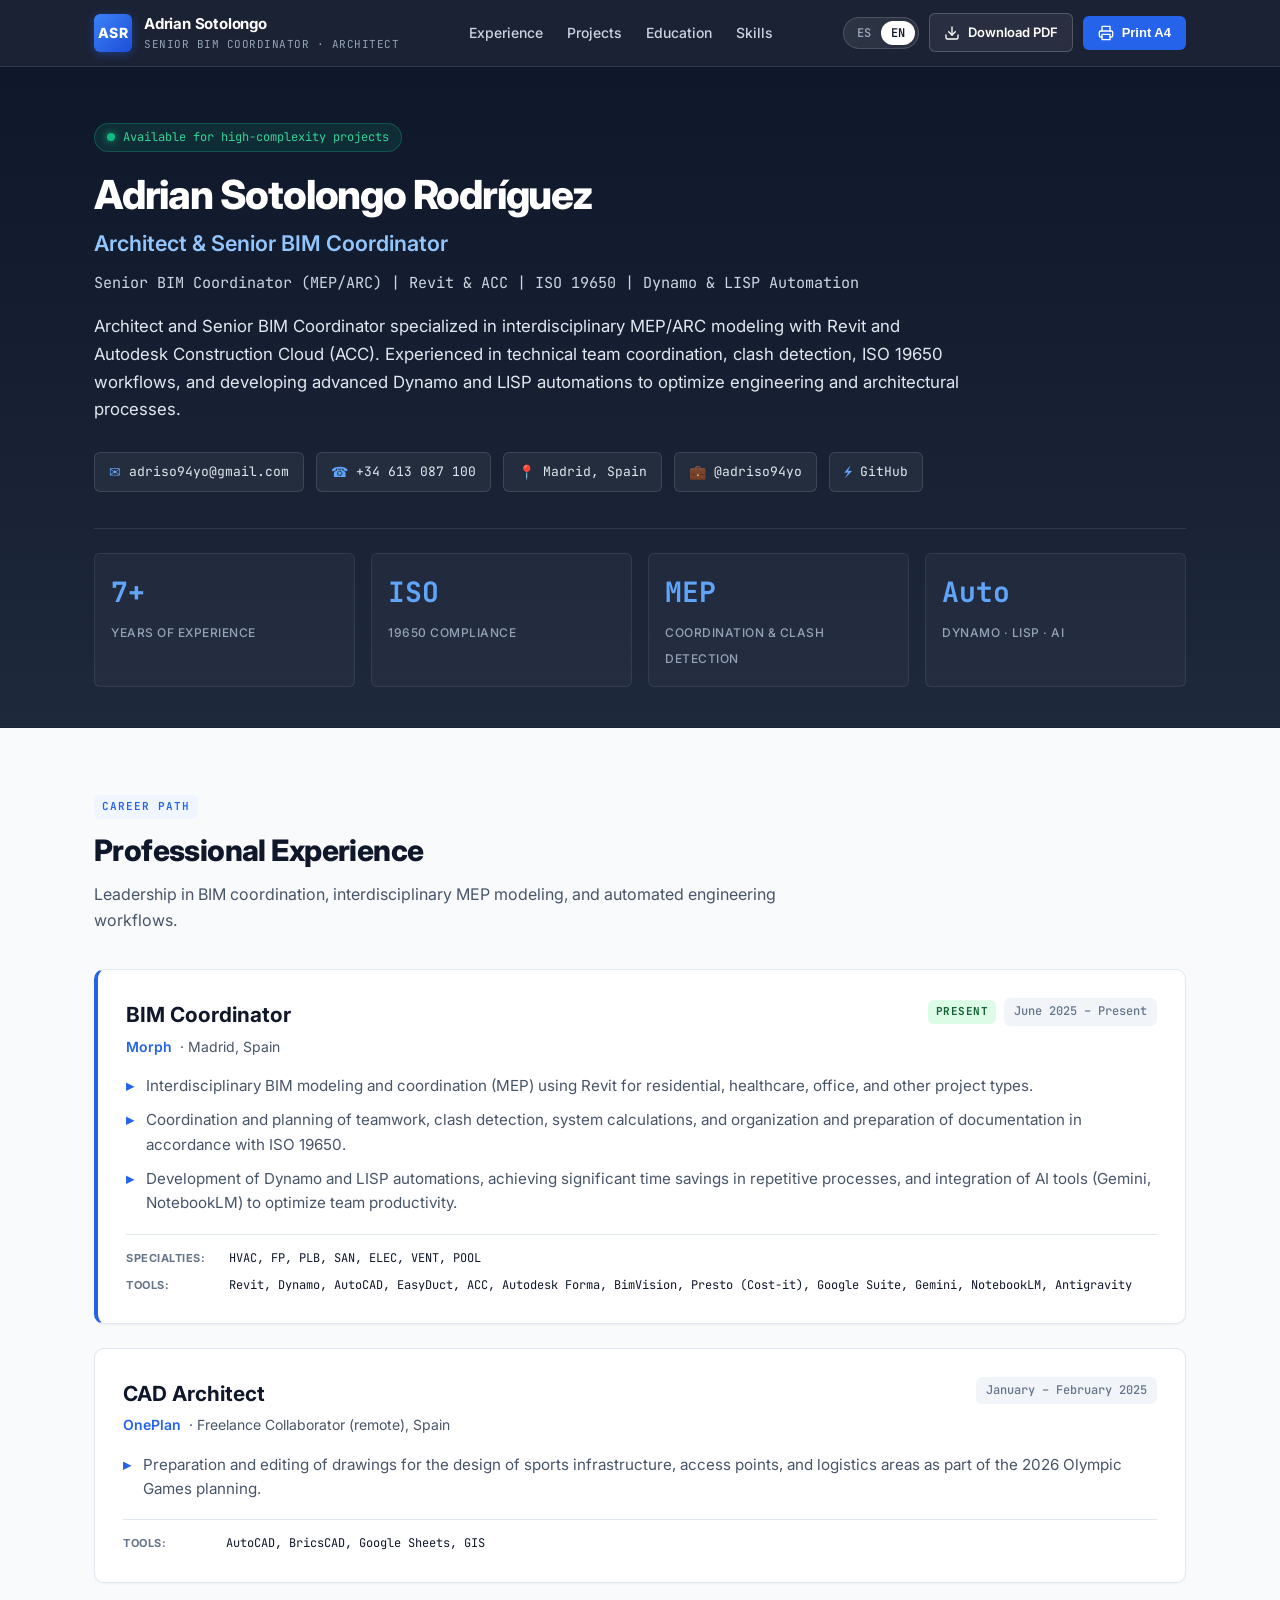
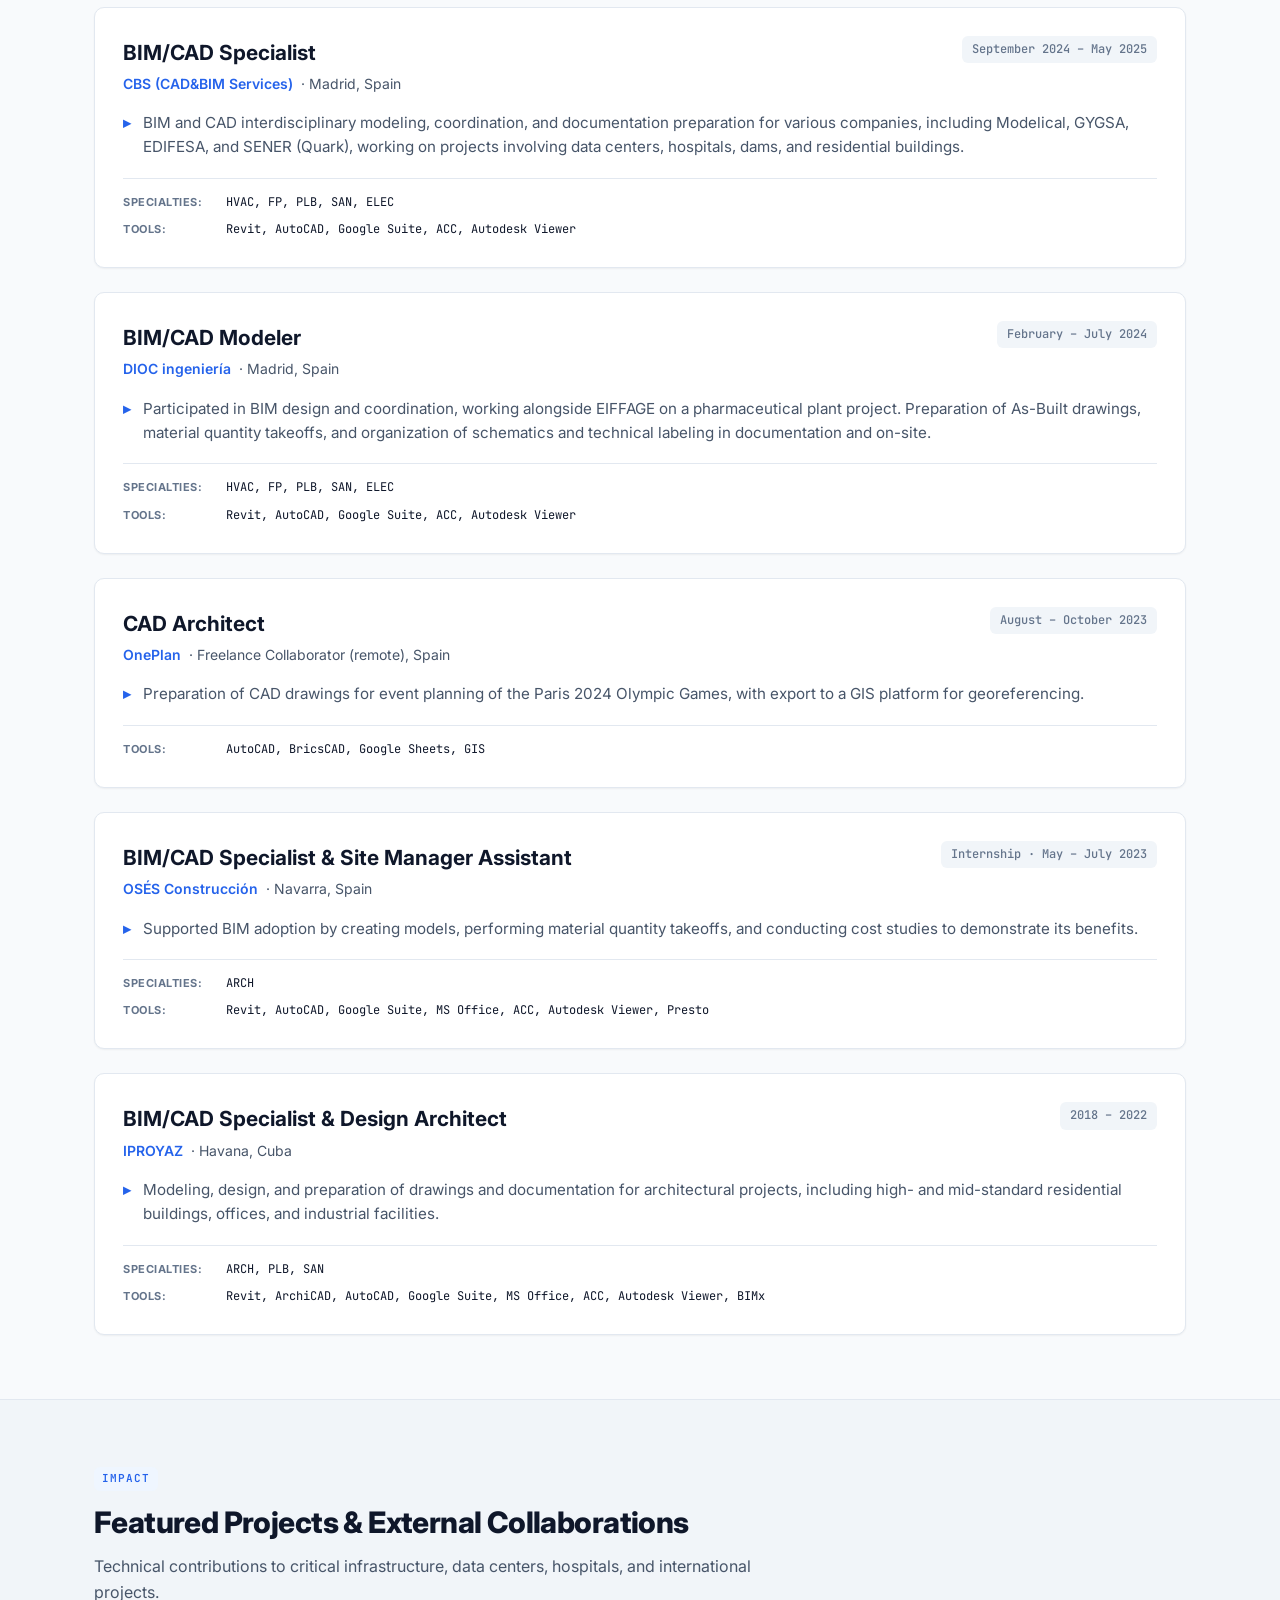
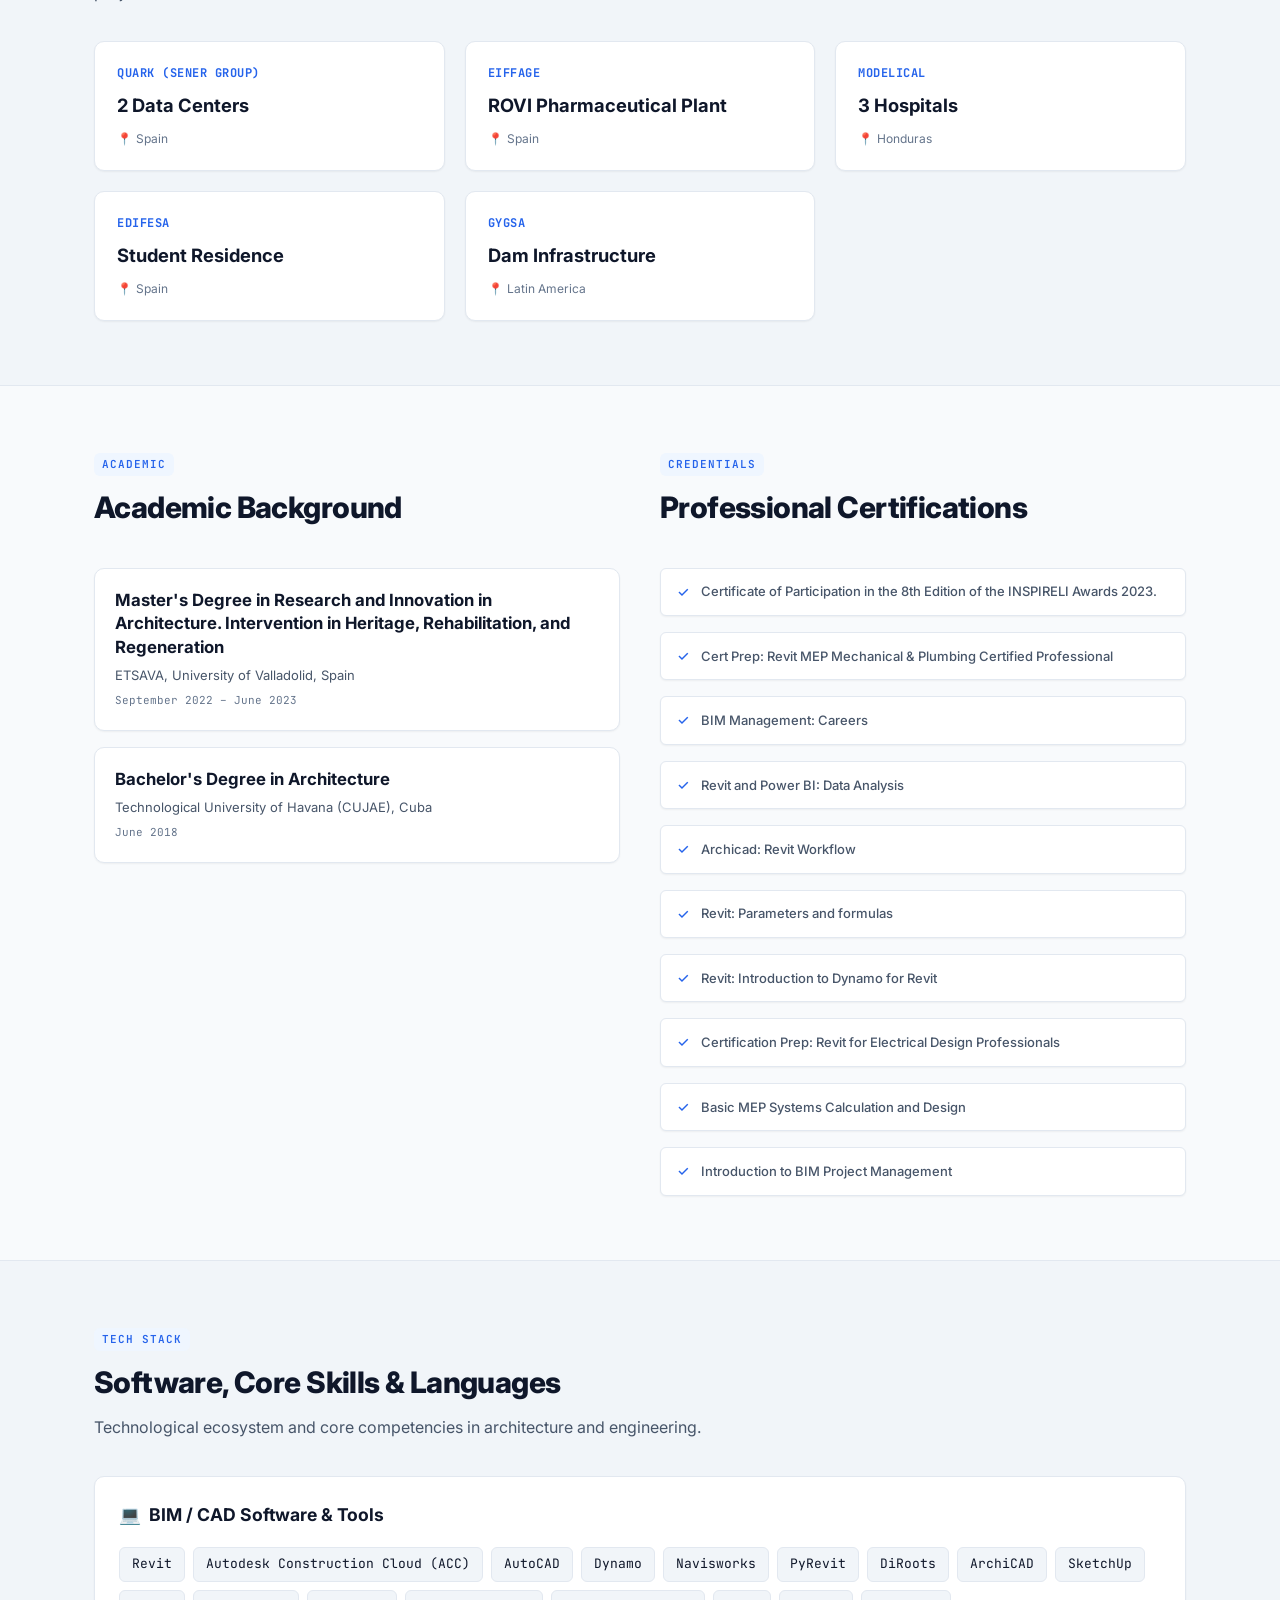
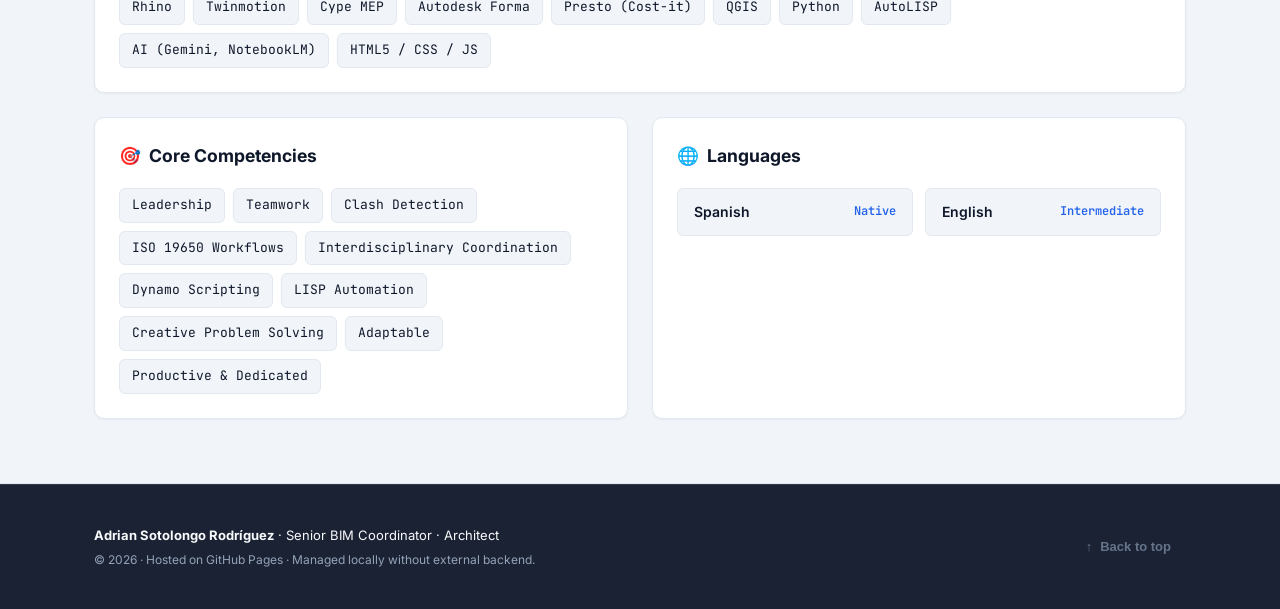
==== docs/index.html @ 234c454a "version 0.01" ====
<!DOCTYPE html>
<html lang="es">
<head>
  <meta charset="utf-8">
  <meta name="viewport" content="width=device-width, initial-scale=1">
  <meta name="description" content="CV y portafolio profesional de Adrian Sotolongo Rodríguez — Coordinador BIM Sénior y Arquitecto especializado en MEP/ARQ, Revit, ACC, ISO 19650 y automatización con Dynamo y LISP.">
  <meta name="author" content="Adrian Sotolongo Rodríguez">
  <title>Adrian Sotolongo Rodríguez · CV & Portfolio</title>

  <!-- Google Fonts: Inter & JetBrains Mono -->
  <link rel="preconnect" href="https://fonts.googleapis.com">
  <link rel="preconnect" href="https://fonts.gstatic.com" crossorigin>
  <link href="https://fonts.googleapis.com/css2?family=Inter:wght@300;400;500;600;700;800&family=JetBrains+Mono:wght@400;500;600&display=swap" rel="stylesheet">

  <link rel="stylesheet" href="css/styles.css">
</head>
<body>

  <!-- Barra de navegación fija / Toolbar -->
  <header class="navbar" id="navbar">
    <div class="nav-container">
      <a href="#hero" class="nav-brand">
        <span class="brand-monogram">ASR</span>
        <div class="brand-text">
          <span class="brand-name">Adrian Sotolongo</span>
          <span class="brand-subtitle" data-i18n="nav.role">BIM Coordinator · Architect</span>
        </div>
      </a>

      <nav class="nav-links">
        <a href="#experiencia" data-i18n="nav.experience">Experiencia</a>
        <a href="#proyectos" data-i18n="nav.projects">Proyectos</a>
        <a href="#formacion" data-i18n="nav.education">Formación</a>
        <a href="#competencias" data-i18n="nav.skills">Habilidades</a>
      </nav>

      <div class="nav-actions">
        <!-- Selector de idioma ES / EN -->
        <div class="lang-switch" role="group" aria-label="Language selector">
          <button type="button" class="lang-btn active" id="btn-lang-es" data-lang="es" aria-pressed="true">ES</button>
          <button type="button" class="lang-btn" id="btn-lang-en" data-lang="en" aria-pressed="false">EN</button>
        </div>

        <!-- Botón Descarga PDF -->
        <a id="btn-download-pdf" href="files/cv-en.pdf" target="_blank" rel="noopener" class="btn btn-outline" download>
          <svg class="icon" viewBox="0 0 24 24" width="16" height="16" fill="none" stroke="currentColor" stroke-width="2" stroke-linecap="round" stroke-linejoin="round">
            <path d="M21 15v4a2 2 0 0 1-2 2H5a2 2 0 0 1-2-2v-4"></path>
            <polyline points="7 10 12 15 17 10"></polyline>
            <line x1="12" y1="15" x2="12" y2="3"></line>
          </svg>
          <span data-i18n="actions.downloadPdf">Descargar PDF</span>
        </a>

        <!-- Botón Imprimir / A4 -->
        <button type="button" id="btn-print-a4" class="btn btn-primary">
          <svg class="icon" viewBox="0 0 24 24" width="16" height="16" fill="none" stroke="currentColor" stroke-width="2" stroke-linecap="round" stroke-linejoin="round">
            <polyline points="6 9 6 2 18 2 18 9"></polyline>
            <path d="M6 18H4a2 2 0 0 1-2-2v-5a2 2 0 0 1 2-2h16a2 2 0 0 1 2 2v5a2 2 0 0 1-2 2h-2"></path>
            <rect x="6" y="14" width="12" height="8"></rect>
          </svg>
          <span data-i18n="actions.printA4">Imprimir A4</span>
        </button>
      </div>
    </div>
  </header>

  <!-- Contenedor principal -->
  <main class="main-content">

    <!-- Hero / Perfil -->
    <section class="hero-section" id="hero">
      <div class="container hero-container">
        <div class="hero-header">
          <div class="hero-status-pill">
            <span class="status-dot"></span>
            <span data-i18n="hero.available">Disponible para proyectos de alta complejidad</span>
          </div>

          <h1 class="hero-name" id="profile-name">Adrian Sotolongo Rodríguez</h1>
          <h2 class="hero-title" id="profile-title">Arquitecto y Coordinador BIM Sénior</h2>
          <p class="hero-headline" id="profile-headline">Coordinador BIM sénior (MEP/ARQ) | Revit y ACC | ISO 19650 | Automatización Dynamo y LISP</p>
          <p class="hero-summary" id="profile-summary">Arquitecto y coordinador BIM especializado en modelado interdisciplinar MEP/ARQ con Revit y Autodesk Construction Cloud...</p>

          <!-- Contact Chips -->
          <div class="contact-grid" id="contact-chips">
            <a href="mailto:adriso94yo@gmail.com" class="contact-card" id="contact-mail">
              <span class="contact-icon">✉</span>
              <span class="contact-label" id="val-mail">adriso94yo@gmail.com</span>
            </a>
            <a href="tel:+34613087100" class="contact-card" id="contact-phone">
              <span class="contact-icon">☎</span>
              <span class="contact-label" id="val-phone">+34 613 087 100</span>
            </a>
            <div class="contact-card" id="contact-location">
              <span class="contact-icon">📍</span>
              <span class="contact-label" id="val-location">Madrid, España</span>
            </div>
            <a href="https://www.linkedin.com/in/adriso94yo/" target="_blank" rel="noopener" class="contact-card" id="contact-linkedin">
              <span class="contact-icon">💼</span>
              <span class="contact-label" id="val-linkedin">LinkedIn</span>
            </a>
            <a href="https://github.com/adriso94yo" target="_blank" rel="noopener" class="contact-card" id="contact-github">
              <span class="contact-icon">⚡</span>
              <span class="contact-label">GitHub</span>
            </a>
          </div>

          <!-- Quick Highlights -->
          <div class="metrics-row">
            <div class="metric-card">
              <span class="metric-num">7+</span>
              <span class="metric-desc" data-i18n="metrics.experience">Años de experiencia</span>
            </div>
            <div class="metric-card">
              <span class="metric-num">ISO</span>
              <span class="metric-desc">19650 Compliance</span>
            </div>
            <div class="metric-card">
              <span class="metric-num">MEP</span>
              <span class="metric-desc" data-i18n="metrics.coordination">Coordinación & Clash Detection</span>
            </div>
            <div class="metric-card">
              <span class="metric-num">Auto</span>
              <span class="metric-desc">Dynamo · LISP · AI</span>
            </div>
          </div>
        </div>
      </div>
    </section>

    <!-- Experiencia Profesional -->
    <section class="section" id="experiencia">
      <div class="container">
        <div class="section-header">
          <div class="section-tag" data-i18n="tags.career">Trayectoria</div>
          <h2 class="section-title" data-i18n="sections.experience">Experiencia Profesional</h2>
          <p class="section-desc" data-i18n="sections.experienceDesc">Liderazgo en coordinación BIM, modelado interdisciplinar de instalaciones complejas y automatización de procesos.</p>
        </div>

        <div class="timeline" id="experience-list">
          <!-- Renderizado dinámico desde cv.json -->
        </div>
      </div>
    </section>

    <!-- Proyectos y Colaboraciones Destacadas -->
    <section class="section section-alt" id="proyectos">
      <div class="container">
        <div class="section-header">
          <div class="section-tag" data-i18n="tags.impact">Impacto</div>
          <h2 class="section-title" data-i18n="sections.collabs">Proyectos y Colaboraciones Destacadas</h2>
          <p class="section-desc" data-i18n="sections.collabsDesc">Participación técnica en infraestructuras críticas, centros de datos, hospitales y proyectos de escala internacional.</p>
        </div>

        <div class="collabs-grid" id="collaborations-list">
          <!-- Renderizado dinámico desde cv.json -->
        </div>
      </div>
    </section>

    <!-- Formación y Certificaciones -->
    <section class="section" id="formacion">
      <div class="container">
        <div class="two-col-grid">
          <!-- Columna Formación -->
          <div class="col">
            <div class="section-header">
              <div class="section-tag" data-i18n="tags.academic">Académico</div>
              <h2 class="section-title" data-i18n="sections.education">Formación Académica</h2>
            </div>
            <div class="edu-list" id="education-list">
              <!-- Renderizado dinámico -->
            </div>
          </div>

          <!-- Columna Certificaciones -->
          <div class="col">
            <div class="section-header">
              <div class="section-tag" data-i18n="tags.credentials">Acreditaciones</div>
              <h2 class="section-title" data-i18n="sections.certifications">Certificaciones Profesionales</h2>
            </div>
            <div class="cert-list" id="certifications-list">
              <!-- Renderizado dinámico -->
            </div>
          </div>
        </div>
      </div>
    </section>

    <!-- Competencias, Software e Idiomas -->
    <section class="section section-alt" id="competencias">
      <div class="container">
        <div class="section-header">
          <div class="section-tag" data-i18n="tags.stack">Stack Técnico</div>
          <h2 class="section-title" data-i18n="sections.skills">Software, Competencias e Idiomas</h2>
          <p class="section-desc" data-i18n="sections.skillsDesc">Ecosistema tecnológico y competencias clave en arquitectura e ingeniería.</p>
        </div>

        <div class="skills-layout">
          <!-- Software & Tools -->
          <div class="skills-card">
            <h3 class="skills-card-title">
              <span class="icon">💻</span>
              <span data-i18n="skills.software">Software y Herramientas BIM / CAD</span>
            </h3>
            <div class="tags-cloud" id="software-tags">
              <!-- Renderizado dinámico -->
            </div>
          </div>

          <!-- Aptitudes profesionales -->
          <div class="skills-card">
            <h3 class="skills-card-title">
              <span class="icon">🎯</span>
              <span data-i18n="skills.competencies">Competencias Clave</span>
            </h3>
            <div class="tags-cloud" id="skills-tags">
              <!-- Renderizado dinámico -->
            </div>
          </div>

          <!-- Idiomas -->
          <div class="skills-card">
            <h3 class="skills-card-title">
              <span class="icon">🌐</span>
              <span data-i18n="skills.languages">Idiomas</span>
            </h3>
            <div class="languages-grid" id="languages-list">
              <!-- Renderizado dinámico -->
            </div>
          </div>
        </div>
      </div>
    </section>

  </main>

  <!-- Pie de página -->
  <footer class="footer">
    <div class="container footer-container">
      <div class="footer-left">
        <strong>Adrian Sotolongo Rodríguez</strong> · <span data-i18n="nav.role">Arquitecto & Coordinador BIM</span>
        <p class="footer-copy">© <span id="current-year">2026</span> · Hosted on GitHub Pages · Managed locally without external backend.</p>
      </div>
      <div class="footer-right">
        <button type="button" class="btn btn-ghost" onclick="window.scrollTo({top:0, behavior:'smooth'})">
          ↑ <span data-i18n="actions.backToTop">Subir al inicio</span>
        </button>
      </div>
    </div>
  </footer>

  <!-- Script principal -->
  <script src="js/app.js"></script>
</body>
</html>
---- docs/css/styles.css ----
/* ==========================================================================
   CV & PORTFOLIO - ADRIAN SOTOLONGO RODRÍGUEZ
   Modern Responsive Design + High-Precision A4 Print Engine
   ========================================================================== */

:root {
  /* Color Palette */
  --bg-main: #f8fafc;
  --bg-card: #ffffff;
  --bg-alt: #f1f5f9;
  --border-subtle: #e2e8f0;
  --border-focus: #3b82f6;

  --text-primary: #0f172a;
  --text-secondary: #475569;
  --text-muted: #64748b;
  --text-light: #94a3b8;

  --accent-primary: #2563eb;
  --accent-primary-hover: #1d4ed8;
  --accent-secondary: #0284c7;
  --accent-amber: #d97706;
  --accent-badge-bg: #eff6ff;
  --accent-badge-text: #1e40af;

  --nav-bg: rgba(15, 23, 42, 0.95);
  --nav-text: #f8fafc;

  /* Typography */
  --font-sans: 'Inter', -apple-system, BlinkMacSystemFont, 'Segoe UI', Roboto, Helvetica, Arial, sans-serif;
  --font-mono: 'JetBrains Mono', 'Fira Code', 'Consolas', monospace;

  /* Shadows */
  --shadow-sm: 0 1px 2px 0 rgb(0 0 0 / 0.05);
  --shadow-md: 0 4px 6px -1px rgb(0 0 0 / 0.07), 0 2px 4px -2px rgb(0 0 0 / 0.07);
  --shadow-lg: 0 10px 15px -3px rgb(0 0 0 / 0.08), 0 4px 6px -4px rgb(0 0 0 / 0.08);

  /* Spacing & Layout */
  --radius-sm: 6px;
  --radius-md: 10px;
  --radius-lg: 16px;
  --radius-full: 9999px;
  --container-max: 1140px;
}

/* Base reset */
*, *::before, *::after {
  box-sizing: border-box;
  margin: 0;
  padding: 0;
}

html {
  scroll-behavior: smooth;
  font-size: 16px;
  -webkit-text-size-adjust: 100%;
}

body {
  font-family: var(--font-sans);
  background-color: var(--bg-main);
  color: var(--text-primary);
  line-height: 1.6;
  -webkit-font-smoothing: antialiased;
  -moz-osx-font-smoothing: grayscale;
}

a {
  color: var(--accent-primary);
  text-decoration: none;
  transition: color 0.15s ease;
}

a:hover {
  color: var(--accent-primary-hover);
}

.container {
  width: 100%;
  max-width: var(--container-max);
  margin: 0 auto;
  padding: 0 24px;
}

/* ==========================================================================
   Navigation Bar
   ========================================================================== */

.navbar {
  position: sticky;
  top: 0;
  z-index: 100;
  background-color: var(--nav-bg);
  backdrop-filter: blur(12px);
  -webkit-backdrop-filter: blur(12px);
  border-bottom: 1px solid rgba(255, 255, 255, 0.1);
  padding: 12px 0;
}

.nav-container {
  max-width: var(--container-max);
  margin: 0 auto;
  padding: 0 24px;
  display: flex;
  align-items: center;
  justify-content: space-between;
  gap: 16px;
}

.nav-brand {
  display: flex;
  align-items: center;
  gap: 12px;
  text-decoration: none;
  color: var(--nav-text);
}

.brand-monogram {
  display: flex;
  align-items: center;
  justify-content: center;
  width: 38px;
  height: 38px;
  background: linear-gradient(135deg, #3b82f6, #1d4ed8);
  color: #ffffff;
  font-weight: 800;
  font-size: 14px;
  letter-spacing: 0.5px;
  border-radius: var(--radius-sm);
  box-shadow: 0 2px 8px rgba(37, 99, 235, 0.4);
}

.brand-text {
  display: flex;
  flex-direction: column;
}

.brand-name {
  font-size: 15px;
  font-weight: 700;
  letter-spacing: -0.2px;
  color: #ffffff;
}

.brand-subtitle {
  font-size: 11px;
  font-family: var(--font-mono);
  color: var(--text-light);
  text-transform: uppercase;
  letter-spacing: 0.5px;
}

.nav-links {
  display: flex;
  align-items: center;
  gap: 24px;
}

.nav-links a {
  color: #cbd5e1;
  font-size: 14px;
  font-weight: 500;
  transition: color 0.15s ease;
}

.nav-links a:hover {
  color: #ffffff;
}

.nav-actions {
  display: flex;
  align-items: center;
  gap: 10px;
}

/* Language Switcher */
.lang-switch {
  display: inline-flex;
  background-color: rgba(255, 255, 255, 0.08);
  border: 1px solid rgba(255, 255, 255, 0.15);
  border-radius: var(--radius-full);
  padding: 3px;
}

.lang-btn {
  background: transparent;
  border: none;
  color: #94a3b8;
  font-family: var(--font-mono);
  font-size: 12px;
  font-weight: 600;
  padding: 4px 10px;
  border-radius: var(--radius-full);
  cursor: pointer;
  transition: all 0.2s ease;
}

.lang-btn.active {
  background-color: #ffffff;
  color: #0f172a;
  box-shadow: 0 1px 4px rgba(0, 0, 0, 0.2);
}

/* Buttons */
.btn {
  display: inline-flex;
  align-items: center;
  gap: 8px;
  padding: 8px 14px;
  font-size: 13px;
  font-weight: 600;
  border-radius: var(--radius-sm);
  cursor: pointer;
  border: 1px solid transparent;
  transition: all 0.15s ease;
  white-space: nowrap;
}

.btn-primary {
  background-color: var(--accent-primary);
  color: #ffffff;
}

.btn-primary:hover {
  background-color: var(--accent-primary-hover);
  color: #ffffff;
}

.btn-outline {
  background-color: rgba(255, 255, 255, 0.06);
  border-color: rgba(255, 255, 255, 0.2);
  color: #ffffff;
}

.btn-outline:hover {
  background-color: rgba(255, 255, 255, 0.15);
  color: #ffffff;
}

.btn-ghost {
  background: transparent;
  color: var(--text-muted);
}

.btn-ghost:hover {
  color: var(--text-primary);
}

/* ==========================================================================
   Hero Section
   ========================================================================== */

.hero-section {
  padding: 56px 0 40px;
  background: linear-gradient(180deg, #0f172a 0%, #1e293b 100%);
  color: #ffffff;
  position: relative;
  border-bottom: 1px solid rgba(255, 255, 255, 0.05);
}

.hero-container {
  display: flex;
  flex-direction: column;
}

.hero-status-pill {
  display: inline-flex;
  align-items: center;
  gap: 8px;
  background-color: rgba(16, 185, 129, 0.12);
  border: 1px solid rgba(16, 185, 129, 0.3);
  color: #34d399;
  font-family: var(--font-mono);
  font-size: 12px;
  padding: 4px 12px;
  border-radius: var(--radius-full);
  margin-bottom: 20px;
}

.status-dot {
  width: 8px;
  height: 8px;
  border-radius: 50%;
  background-color: #10b981;
  box-shadow: 0 0 8px #10b981;
}

.hero-name {
  font-size: 2.5rem;
  font-weight: 800;
  letter-spacing: -0.03em;
  line-height: 1.15;
  margin-bottom: 8px;
  background: linear-gradient(90deg, #ffffff 60%, #93c5fd 100%);
  -webkit-background-clip: text;
  -webkit-text-fill-color: transparent;
}

.hero-title {
  font-size: 1.35rem;
  font-weight: 600;
  color: #93c5fd;
  margin-bottom: 12px;
}

.hero-headline {
  font-family: var(--font-mono);
  font-size: 0.95rem;
  color: #cbd5e1;
  line-height: 1.5;
  margin-bottom: 18px;
  max-width: 900px;
}

.hero-summary {
  font-size: 1.05rem;
  color: #e2e8f0;
  line-height: 1.65;
  max-width: 880px;
  margin-bottom: 28px;
}

/* Contact Cards */
.contact-grid {
  display: flex;
  flex-wrap: wrap;
  gap: 12px;
  margin-bottom: 36px;
}

.contact-card {
  display: inline-flex;
  align-items: center;
  gap: 8px;
  background: rgba(255, 255, 255, 0.05);
  border: 1px solid rgba(255, 255, 255, 0.12);
  padding: 8px 14px;
  border-radius: var(--radius-sm);
  color: #e2e8f0;
  font-size: 13px;
  font-family: var(--font-mono);
  transition: all 0.2s ease;
}

.contact-card:hover {
  background: rgba(255, 255, 255, 0.12);
  border-color: rgba(255, 255, 255, 0.25);
  color: #ffffff;
}

.contact-icon {
  font-size: 14px;
  color: #60a5fa;
}

/* Metrics Row */
.metrics-row {
  display: grid;
  grid-template-columns: repeat(auto-fit, minmax(200px, 1fr));
  gap: 16px;
  padding-top: 24px;
  border-top: 1px solid rgba(255, 255, 255, 0.1);
}

.metric-card {
  background: rgba(255, 255, 255, 0.03);
  border: 1px solid rgba(255, 255, 255, 0.08);
  border-radius: var(--radius-sm);
  padding: 16px;
}

.metric-num {
  display: block;
  font-family: var(--font-mono);
  font-size: 1.75rem;
  font-weight: 700;
  color: #60a5fa;
  margin-bottom: 4px;
}

.metric-desc {
  font-size: 12px;
  color: #94a3b8;
  text-transform: uppercase;
  letter-spacing: 0.5px;
  font-weight: 500;
}

/* ==========================================================================
   Sections & Layout
   ========================================================================== */

.section {
  padding: 64px 0;
}

.section-alt {
  background-color: #f1f5f9;
  border-top: 1px solid var(--border-subtle);
  border-bottom: 1px solid var(--border-subtle);
}

.section-header {
  margin-bottom: 36px;
}

.section-tag {
  display: inline-block;
  font-family: var(--font-mono);
  font-size: 11px;
  font-weight: 600;
  text-transform: uppercase;
  letter-spacing: 1px;
  color: var(--accent-primary);
  background-color: var(--accent-badge-bg);
  padding: 3px 8px;
  border-radius: var(--radius-sm);
  margin-bottom: 8px;
}

.section-title {
  font-size: 1.85rem;
  font-weight: 800;
  letter-spacing: -0.02em;
  color: var(--text-primary);
  margin-bottom: 8px;
}

.section-desc {
  font-size: 1rem;
  color: var(--text-secondary);
  max-width: 720px;
}

/* ==========================================================================
   Timeline / Experience Cards
   ========================================================================== */

.timeline {
  display: flex;
  flex-direction: column;
  gap: 24px;
}

.timeline-item {
  background-color: var(--bg-card);
  border: 1px solid var(--border-subtle);
  border-radius: var(--radius-md);
  padding: 28px;
  box-shadow: var(--shadow-sm);
  transition: transform 0.2s ease, box-shadow 0.2s ease, border-color 0.2s ease;
  position: relative;
}

.timeline-item:hover {
  transform: translateY(-2px);
  box-shadow: var(--shadow-md);
  border-color: #cbd5e1;
}

.timeline-item.is-current {
  border-left: 4px solid var(--accent-primary);
}

.item-top {
  display: flex;
  align-items: flex-start;
  justify-content: space-between;
  flex-wrap: wrap;
  gap: 12px;
  margin-bottom: 16px;
}

.item-role {
  font-size: 1.3rem;
  font-weight: 700;
  color: var(--text-primary);
  margin-bottom: 4px;
}

.item-company-meta {
  display: flex;
  align-items: center;
  flex-wrap: wrap;
  gap: 8px;
  font-size: 14px;
  color: var(--text-secondary);
}

.company-name {
  font-weight: 600;
  color: var(--accent-primary);
}

.item-badges {
  display: flex;
  align-items: center;
  gap: 8px;
}

.badge-current {
  background-color: #dcfce7;
  color: #166534;
  font-size: 11px;
  font-weight: 700;
  font-family: var(--font-mono);
  padding: 3px 8px;
  border-radius: var(--radius-sm);
  text-transform: uppercase;
  letter-spacing: 0.5px;
}

.badge-period {
  font-family: var(--font-mono);
  font-size: 12px;
  font-weight: 500;
  color: var(--text-muted);
  background-color: var(--bg-alt);
  padding: 4px 10px;
  border-radius: var(--radius-sm);
}

.item-paragraphs {
  margin-bottom: 18px;
}

.item-paragraphs p {
  color: var(--text-secondary);
  font-size: 0.95rem;
  line-height: 1.6;
  margin-bottom: 10px;
  position: relative;
  padding-left: 20px;
}

.item-paragraphs p::before {
  content: '▸';
  position: absolute;
  left: 0;
  top: 0;
  color: var(--accent-primary);
  font-weight: bold;
}

.item-footer-meta {
  display: flex;
  flex-direction: column;
  gap: 8px;
  padding-top: 14px;
  border-top: 1px solid var(--border-subtle);
  font-size: 12px;
}

.meta-group {
  display: flex;
  align-items: baseline;
  flex-wrap: wrap;
  gap: 8px;
}

.meta-label {
  font-weight: 700;
  text-transform: uppercase;
  letter-spacing: 0.5px;
  color: var(--text-muted);
  font-size: 11px;
  min-width: 95px;
}

.meta-value {
  color: var(--text-primary);
  font-family: var(--font-mono);
  font-size: 12px;
}

/* ==========================================================================
   Featured Collaborations Cards
   ========================================================================== */

.collabs-grid {
  display: grid;
  grid-template-columns: repeat(auto-fill, minmax(320px, 1fr));
  gap: 20px;
}

.collab-card {
  background-color: var(--bg-card);
  border: 1px solid var(--border-subtle);
  border-radius: var(--radius-md);
  padding: 22px;
  box-shadow: var(--shadow-sm);
  transition: transform 0.2s ease, border-color 0.2s ease;
  display: flex;
  flex-direction: column;
  justify-content: space-between;
}

.collab-card:hover {
  transform: translateY(-2px);
  border-color: var(--accent-primary);
}

.collab-partner {
  font-family: var(--font-mono);
  font-size: 12px;
  font-weight: 700;
  color: var(--accent-primary);
  text-transform: uppercase;
  letter-spacing: 0.5px;
  margin-bottom: 8px;
}

.collab-project {
  font-size: 1.15rem;
  font-weight: 700;
  color: var(--text-primary);
  margin-bottom: 8px;
}

.collab-location {
  display: inline-flex;
  align-items: center;
  gap: 4px;
  font-size: 12px;
  color: var(--text-muted);
}

/* ==========================================================================
   Two Column Grid: Education & Certifications
   ========================================================================== */

.two-col-grid {
  display: grid;
  grid-template-columns: 1fr 1fr;
  gap: 40px;
}

.edu-list, .cert-list {
  display: flex;
  flex-direction: column;
  gap: 16px;
}

.edu-card {
  background-color: var(--bg-card);
  border: 1px solid var(--border-subtle);
  border-radius: var(--radius-md);
  padding: 20px;
  box-shadow: var(--shadow-sm);
}

.edu-title {
  font-size: 1.05rem;
  font-weight: 700;
  color: var(--text-primary);
  margin-bottom: 6px;
  line-height: 1.4;
}

.edu-school {
  font-size: 13px;
  color: var(--text-secondary);
  margin-bottom: 6px;
}

.edu-period {
  font-family: var(--font-mono);
  font-size: 11px;
  color: var(--text-muted);
}

.cert-card {
  background-color: var(--bg-card);
  border: 1px solid var(--border-subtle);
  border-radius: var(--radius-sm);
  padding: 12px 16px;
  display: flex;
  align-items: center;
  gap: 12px;
  font-size: 13px;
  color: var(--text-secondary);
  font-weight: 500;
  box-shadow: var(--shadow-sm);
}

.cert-icon {
  color: var(--accent-primary);
  font-size: 14px;
  flex-shrink: 0;
}

/* ==========================================================================
   Skills, Software & Languages
   ========================================================================== */

.skills-layout {
  display: grid;
  grid-template-columns: 1fr 1fr;
  gap: 24px;
}

.skills-card {
  background-color: var(--bg-card);
  border: 1px solid var(--border-subtle);
  border-radius: var(--radius-md);
  padding: 24px;
  box-shadow: var(--shadow-sm);
}

.skills-card:nth-child(1) {
  grid-column: 1 / -1;
}

.skills-card-title {
  display: flex;
  align-items: center;
  gap: 8px;
  font-size: 1.1rem;
  font-weight: 700;
  color: var(--text-primary);
  margin-bottom: 18px;
}

.tags-cloud {
  display: flex;
  flex-wrap: wrap;
  gap: 8px;
}

.tag-pill {
  background-color: var(--bg-alt);
  border: 1px solid var(--border-subtle);
  color: var(--text-primary);
  font-size: 13px;
  font-family: var(--font-mono);
  padding: 6px 12px;
  border-radius: var(--radius-sm);
  transition: all 0.15s ease;
}

.tag-pill:hover {
  border-color: var(--accent-primary);
  background-color: var(--accent-badge-bg);
  color: var(--accent-badge-text);
}

.languages-grid {
  display: grid;
  grid-template-columns: 1fr 1fr;
  gap: 12px;
}

.lang-item {
  background-color: var(--bg-alt);
  border: 1px solid var(--border-subtle);
  border-radius: var(--radius-sm);
  padding: 12px 16px;
  display: flex;
  justify-content: space-between;
  align-items: center;
}

.lang-name {
  font-weight: 600;
  font-size: 14px;
}

.lang-level {
  font-family: var(--font-mono);
  font-size: 12px;
  color: var(--accent-primary);
  font-weight: 600;
}

/* ==========================================================================
   Footer
   ========================================================================== */

.footer {
  background-color: var(--nav-bg);
  color: var(--nav-text);
  padding: 40px 0;
  border-top: 1px solid rgba(255, 255, 255, 0.1);
  font-size: 13px;
}

.footer-container {
  display: flex;
  align-items: center;
  justify-content: space-between;
  flex-wrap: wrap;
  gap: 16px;
}

.footer-copy {
  color: var(--text-light);
  margin-top: 4px;
  font-size: 12px;
}

/* ==========================================================================
   Responsive Breakpoints
   ========================================================================== */

@media screen and (max-width: 900px) {
  .hero-name {
    font-size: 2rem;
  }
  .two-col-grid {
    grid-template-columns: 1fr;
    gap: 28px;
  }
  .skills-layout {
    grid-template-columns: 1fr;
  }
}

@media screen and (max-width: 768px) {
  .nav-links {
    display: none;
  }
  .hero-section {
    padding: 36px 0 28px;
  }
  .contact-grid {
    flex-direction: column;
  }
  .contact-card {
    width: 100%;
  }
  .metrics-row {
    grid-template-columns: 1fr 1fr;
  }
}

/* ==========================================================================
   PRINT ENGINE (A4 Optimized Layout)
   ========================================================================== */

@page {
  size: A4;
  margin: 10mm 12mm 10mm 12mm;
}

@media print {
  /* Reset whole page for A4 paper */
  html, body {
    background: #ffffff !important;
    color: #1a1a1a !important;
    font-size: 10pt !important;
    line-height: 1.4 !important;
    width: 100% !important;
    margin: 0 !important;
    padding: 0 !important;
    -webkit-print-color-adjust: exact !important;
    print-color-adjust: exact !important;
  }

  /* Hide interactive web chrome */
  .navbar,
  .hero-status-pill,
  .nav-actions,
  .btn,
  .footer,
  .section-tag {
    display: none !important;
  }

  .container {
    max-width: 100% !important;
    padding: 0 !important;
    margin: 0 !important;
  }

  .main-content {
    padding: 0 !important;
  }

  /* Printable Header */
  .hero-section {
    background: none !important;
    color: #000000 !important;
    padding: 0 0 12pt 0 !important;
    border-bottom: 2pt solid #1e293b !important;
    margin-bottom: 12pt !important;
  }

  .hero-name {
    font-size: 18pt !important;
    font-weight: 800 !important;
    color: #0f172a !important;
    -webkit-text-fill-color: #0f172a !important;
    margin-bottom: 2pt !important;
  }

  .hero-title {
    font-size: 11pt !important;
    color: #2563eb !important;
    font-weight: 700 !important;
    margin-bottom: 4pt !important;
  }

  .hero-headline {
    font-size: 8.5pt !important;
    color: #475569 !important;
    margin-bottom: 6pt !important;
    line-height: 1.3 !important;
  }

  .hero-summary {
    font-size: 8.5pt !important;
    color: #334155 !important;
    margin-bottom: 8pt !important;
    line-height: 1.35 !important;
  }

  .contact-grid {
    display: flex !important;
    flex-direction: row !important;
    flex-wrap: wrap !important;
    gap: 6pt 14pt !important;
    margin-bottom: 0 !important;
  }

  .contact-card {
    background: none !important;
    border: none !important;
    padding: 0 !important;
    color: #334155 !important;
    font-size: 8pt !important;
  }

  .contact-icon {
    color: #2563eb !important;
  }

  .metrics-row {
    display: none !important;
  }

  /* Printable Sections */
  .section {
    padding: 8pt 0 !important;
  }

  .section-alt {
    background: none !important;
    border: none !important;
  }

  .section-header {
    margin-bottom: 8pt !important;
    border-bottom: 1pt solid #cbd5e1 !important;
    padding-bottom: 2pt !important;
  }

  .section-title {
    font-size: 11pt !important;
    font-weight: 800 !important;
    color: #0f172a !important;
    text-transform: uppercase !important;
    letter-spacing: 0.5pt !important;
    margin-bottom: 0 !important;
  }

  .section-desc {
    display: none !important;
  }

  /* Printable Timeline Items */
  .timeline {
    gap: 8pt !important;
  }

  .timeline-item {
    background: none !important;
    border: none !important;
    box-shadow: none !important;
    padding: 0 0 6pt 0 !important;
    border-bottom: 0.5pt dashed #e2e8f0 !important;
    break-inside: avoid !important;
    page-break-inside: avoid !important;
  }

  .timeline-item.is-current {
    border-left: none !important;
  }

  .item-top {
    margin-bottom: 4pt !important;
  }

  .item-role {
    font-size: 10pt !important;
    font-weight: 700 !important;
    color: #0f172a !important;
  }

  .company-name {
    color: #1e3a8a !important;
    font-weight: 700 !important;
  }

  .badge-current {
    display: none !important;
  }

  .badge-period {
    background: none !important;
    padding: 0 !important;
    font-size: 8pt !important;
    color: #64748b !important;
  }

  .item-paragraphs {
    margin-bottom: 4pt !important;
  }

  .item-paragraphs p {
    font-size: 8pt !important;
    line-height: 1.3 !important;
    margin-bottom: 3pt !important;
    padding-left: 12pt !important;
    color: #334155 !important;
  }

  .item-paragraphs p::before {
    font-size: 7pt !important;
  }

  .item-footer-meta {
    padding-top: 4pt !important;
    border-top: none !important;
    gap: 3pt !important;
  }

  .meta-group {
    font-size: 7.5pt !important;
  }

  .meta-label {
    min-width: 70pt !important;
    font-size: 7.5pt !important;
  }

  .meta-value {
    font-size: 7.5pt !important;
  }

  /* Two col grid on print */
  .two-col-grid {
    display: grid !important;
    grid-template-columns: 1fr 1fr !important;
    gap: 16pt !important;
    break-inside: avoid !important;
  }

  .edu-card, .cert-card, .collab-card, .skills-card {
    background: none !important;
    border: none !important;
    box-shadow: none !important;
    padding: 2pt 0 !important;
    break-inside: avoid !important;
  }

  .edu-title {
    font-size: 9pt !important;
  }

  .edu-school, .edu-period {
    font-size: 8pt !important;
  }

  .cert-card {
    font-size: 8pt !important;
    padding: 1pt 0 !important;
  }

  .collabs-grid {
    grid-template-columns: 1fr 1fr !important;
    gap: 6pt 16pt !important;
  }

  .collab-project {
    font-size: 9pt !important;
    margin-bottom: 2pt !important;
  }

  .skills-layout {
    grid-template-columns: 1fr 1fr !important;
    gap: 12pt !important;
    break-inside: avoid !important;
  }

  .tag-pill {
    background: #f1f5f9 !important;
    border: 0.5pt solid #cbd5e1 !important;
    font-size: 7.5pt !important;
    padding: 2pt 5pt !important;
  }

  .lang-item {
    background: none !important;
    border: none !important;
    padding: 1pt 0 !important;
    font-size: 8pt !important;
  }
}
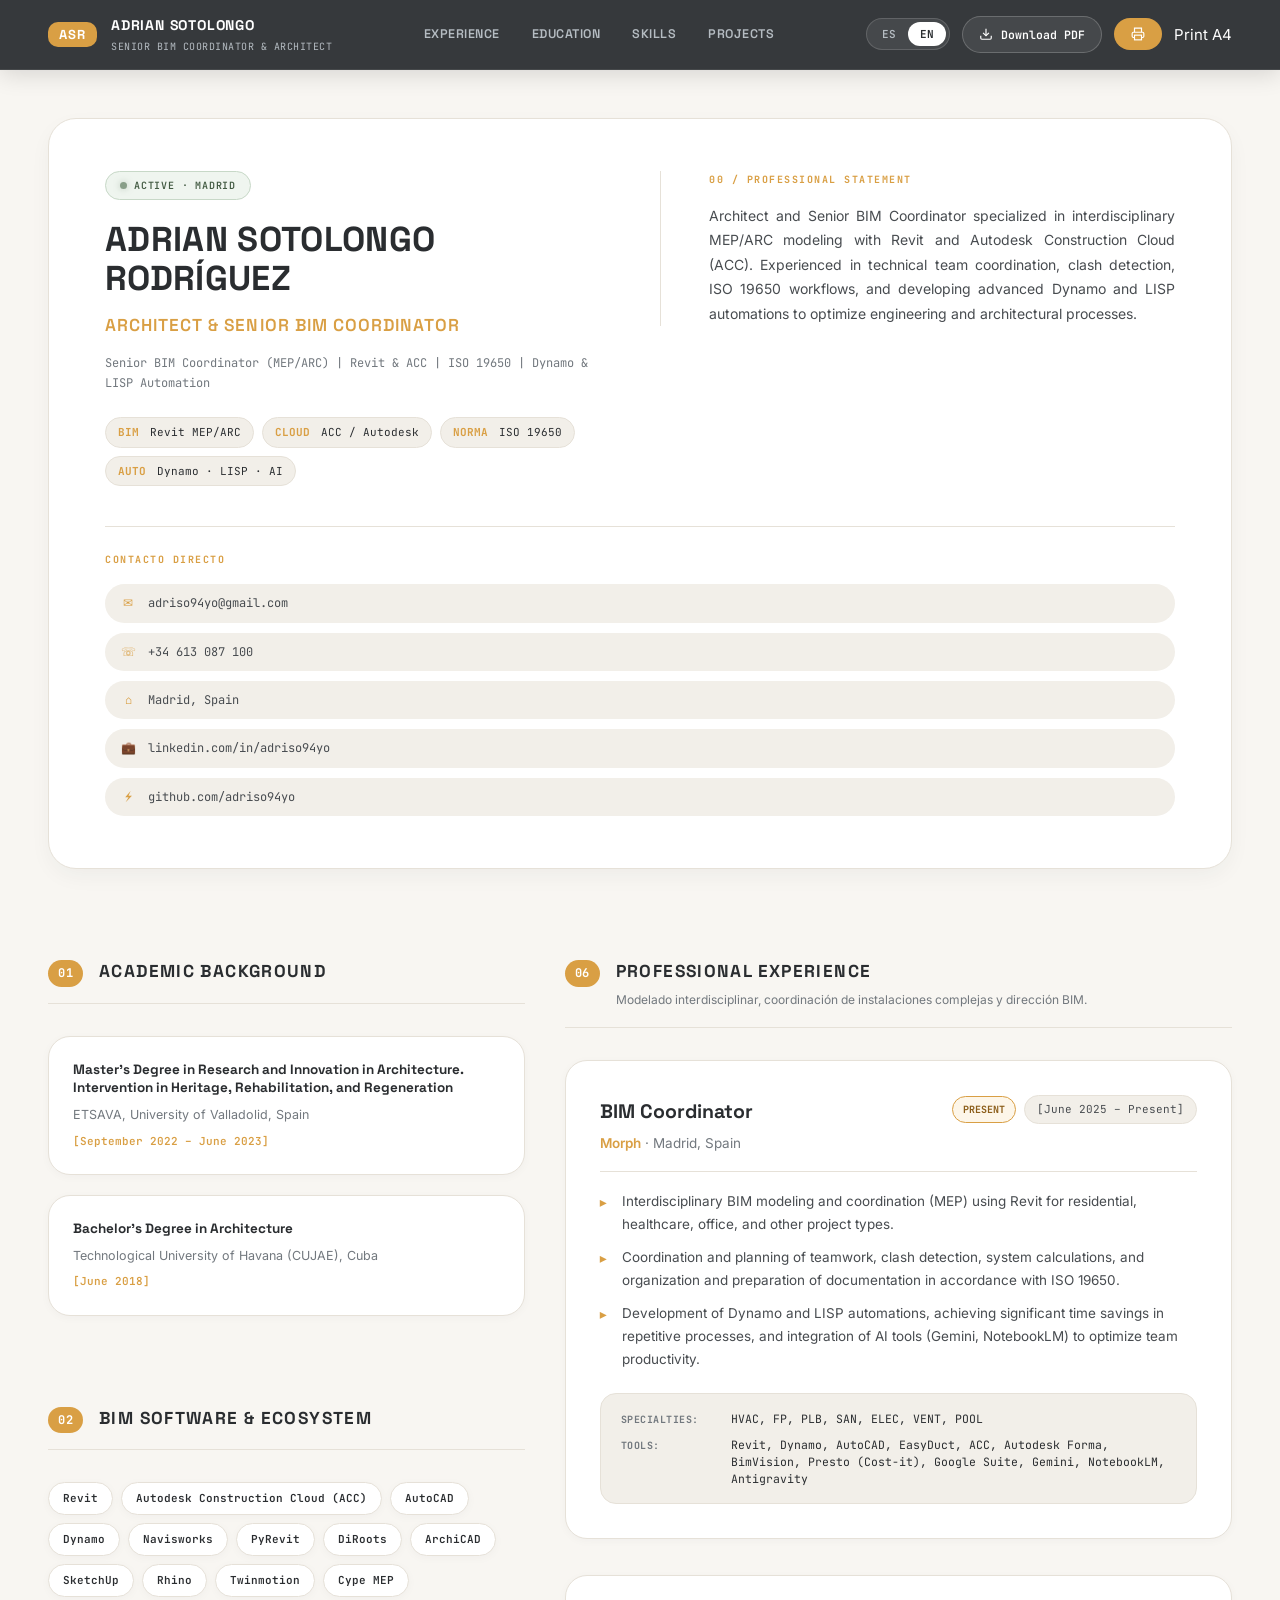
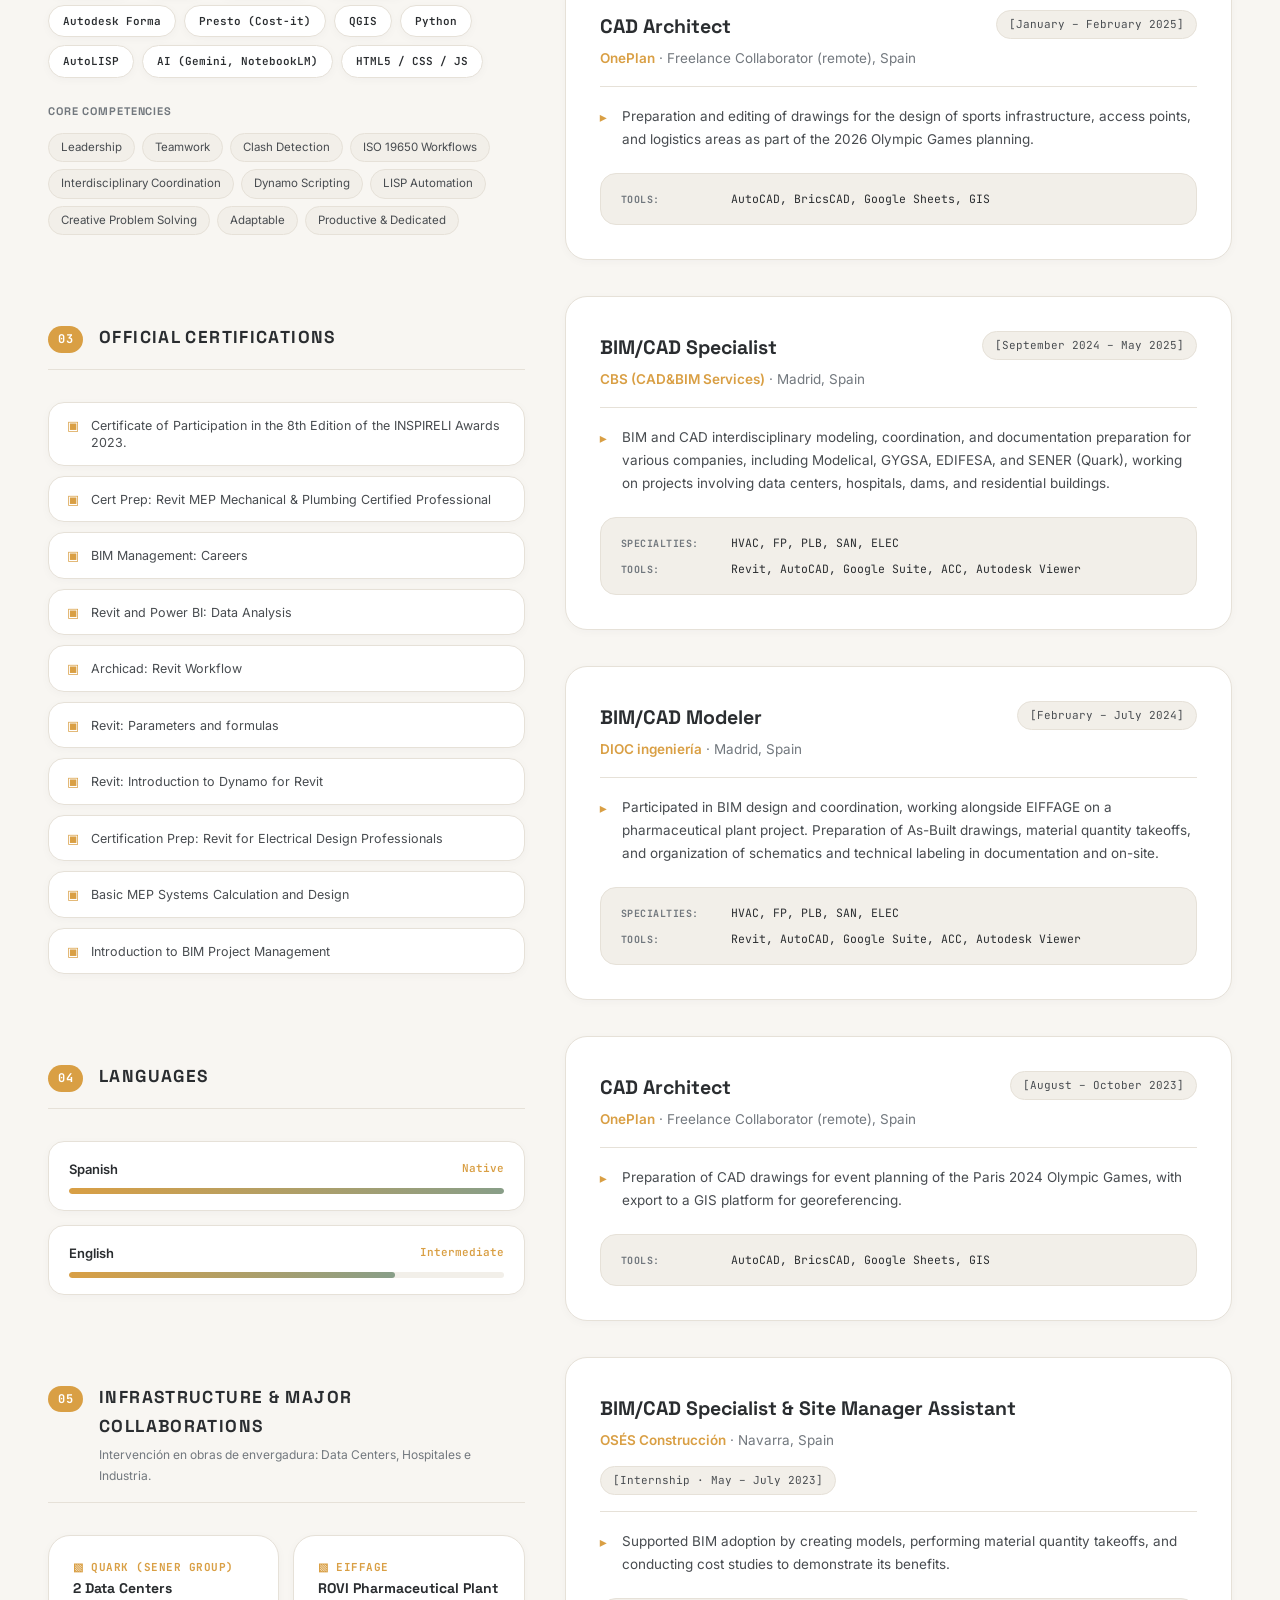
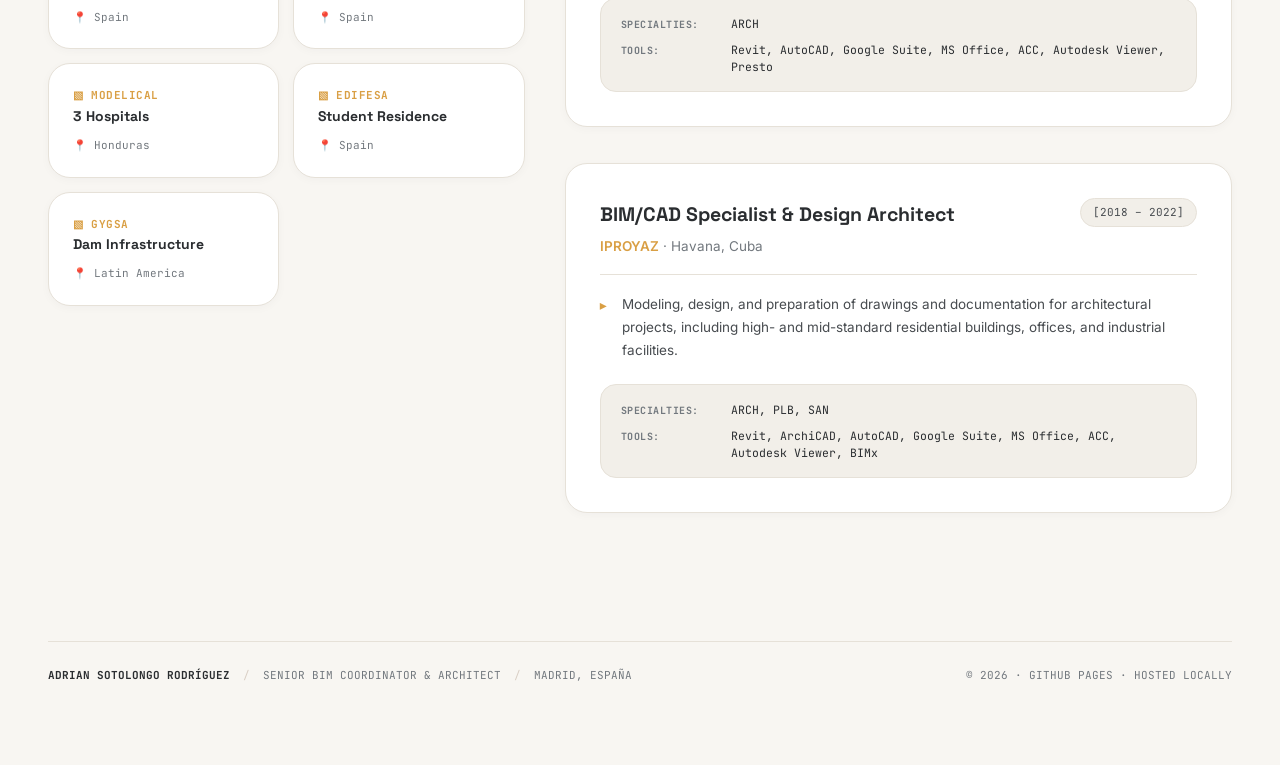
==== commit 2447195c: "version 0.02" ====
--- a/docs/index.html
+++ b/docs/index.html
@@ -3,254 +3,263 @@
 <head>
   <meta charset="utf-8">
   <meta name="viewport" content="width=device-width, initial-scale=1">
-  <meta name="description" content="CV y portafolio profesional de Adrian Sotolongo Rodríguez — Coordinador BIM Sénior y Arquitecto especializado en MEP/ARQ, Revit, ACC, ISO 19650 y automatización con Dynamo y LISP.">
+  <meta name="description" content="Adrian Sotolongo Rodríguez — Arquitecto y Coordinador BIM Sénior (MEP/ARQ). Especialista en Revit, Autodesk Construction Cloud (ACC), ISO 19650 y automatización con Dynamo y LISP.">
   <meta name="author" content="Adrian Sotolongo Rodríguez">
-  <title>Adrian Sotolongo Rodríguez · CV & Portfolio</title>
-
-  <!-- Google Fonts: Inter & JetBrains Mono -->
+  <title>Adrian Sotolongo Rodríguez · Senior BIM Coordinator & Architect</title>
+
+  <!-- Google Fonts: Space Grotesk, Inter & JetBrains Mono -->
   <link rel="preconnect" href="https://fonts.googleapis.com">
   <link rel="preconnect" href="https://fonts.gstatic.com" crossorigin>
-  <link href="https://fonts.googleapis.com/css2?family=Inter:wght@300;400;500;600;700;800&family=JetBrains+Mono:wght@400;500;600&display=swap" rel="stylesheet">
+  <link href="https://fonts.googleapis.com/css2?family=Inter:wght@300;400;500;600;700&family=JetBrains+Mono:wght@400;500;600&family=Space+Grotesk:wght@500;600;700&display=swap" rel="stylesheet">
 
   <link rel="stylesheet" href="css/styles.css">
 </head>
-<body>
-
-  <!-- Barra de navegación fija / Toolbar -->
-  <header class="navbar" id="navbar">
-    <div class="nav-container">
-      <a href="#hero" class="nav-brand">
+<body class="mode-web">
+
+  <!-- Architectural Top Bar -->
+  <header class="arch-topbar" id="topbar">
+    <div class="topbar-inner">
+      <div class="topbar-brand">
         <span class="brand-monogram">ASR</span>
-        <div class="brand-text">
-          <span class="brand-name">Adrian Sotolongo</span>
-          <span class="brand-subtitle" data-i18n="nav.role">BIM Coordinator · Architect</span>
-        </div>
-      </a>
-
-      <nav class="nav-links">
+        <div class="brand-titles">
+          <span class="brand-name">ADRIAN SOTOLONGO</span>
+          <span class="brand-role" data-i18n="nav.role">COORDINADOR BIM & ARQUITECTO</span>
+        </div>
+      </div>
+
+      <nav class="topbar-nav">
         <a href="#experiencia" data-i18n="nav.experience">Experiencia</a>
-        <a href="#proyectos" data-i18n="nav.projects">Proyectos</a>
         <a href="#formacion" data-i18n="nav.education">Formación</a>
-        <a href="#competencias" data-i18n="nav.skills">Habilidades</a>
+        <a href="#competencias" data-i18n="nav.skills">Competencias</a>
+        <a href="#proyectos" data-i18n="nav.projects">Colaboraciones</a>
       </nav>
 
-      <div class="nav-actions">
-        <!-- Selector de idioma ES / EN -->
+      <div class="topbar-actions">
+        <!-- Selector ES / EN -->
         <div class="lang-switch" role="group" aria-label="Language selector">
-          <button type="button" class="lang-btn active" id="btn-lang-es" data-lang="es" aria-pressed="true">ES</button>
-          <button type="button" class="lang-btn" id="btn-lang-en" data-lang="en" aria-pressed="false">EN</button>
-        </div>
-
-        <!-- Botón Descarga PDF -->
-        <a id="btn-download-pdf" href="files/cv-en.pdf" target="_blank" rel="noopener" class="btn btn-outline" download>
-          <svg class="icon" viewBox="0 0 24 24" width="16" height="16" fill="none" stroke="currentColor" stroke-width="2" stroke-linecap="round" stroke-linejoin="round">
-            <path d="M21 15v4a2 2 0 0 1-2 2H5a2 2 0 0 1-2-2v-4"></path>
-            <polyline points="7 10 12 15 17 10"></polyline>
-            <line x1="12" y1="15" x2="12" y2="3"></line>
-          </svg>
+          <button type="button" class="lang-btn active" id="btn-lang-es" data-lang="es">ES</button>
+          <button type="button" class="lang-btn" id="btn-lang-en" data-lang="en">EN</button>
+        </div>
+
+        <!-- Descargar PDF -->
+        <a id="btn-download-pdf" href="files/cv-en.pdf" class="btn btn-outline" target="_blank" rel="noopener" download>
+          <svg width="14" height="14" viewBox="0 0 24 24" fill="none" stroke="currentColor" stroke-width="2"><path d="M21 15v4a2 2 0 0 1-2 2H5a2 2 0 0 1-2-2v-4"/><polyline points="7 10 12 15 17 10"/><line x1="12" y1="15" x2="12" y2="3"/></svg>
           <span data-i18n="actions.downloadPdf">Descargar PDF</span>
         </a>
 
-        <!-- Botón Imprimir / A4 -->
-        <button type="button" id="btn-print-a4" class="btn btn-primary">
-          <svg class="icon" viewBox="0 0 24 24" width="16" height="16" fill="none" stroke="currentColor" stroke-width="2" stroke-linecap="round" stroke-linejoin="round">
-            <polyline points="6 9 6 2 18 2 18 9"></polyline>
-            <path d="M6 18H4a2 2 0 0 1-2-2v-5a2 2 0 0 1 2-2h16a2 2 0 0 1 2 2v5a2 2 0 0 1-2 2h-2"></path>
-            <rect x="6" y="14" width="12" height="8"></rect>
-          </svg>
+        <!-- Imprimir A4 -->
+        <button type="button" id="btn-print-a4" class="btn btn-accent">
+          <svg width="14" height="14" viewBox="0 0 24 24" fill="none" stroke="currentColor" stroke-width="2"><polyline points="6 9 6 2 18 2 18 9"/><path d="M6 18H4a2 2 0 0 1-2-2v-5a2 2 0 0 1 2-2h16a2 2 0 0 1 2 2v5a2 2 0 0 1-2 2h-2"/><rect x="6" y="14" width="12" height="8"/></button>
           <span data-i18n="actions.printA4">Imprimir A4</span>
         </button>
       </div>
     </div>
   </header>
 
-  <!-- Contenedor principal -->
-  <main class="main-content">
-
-    <!-- Hero / Perfil -->
-    <section class="hero-section" id="hero">
-      <div class="container hero-container">
-        <div class="hero-header">
-          <div class="hero-status-pill">
+  <!-- Contenedor Principal Horizontal / Widescreen Canvas -->
+  <main class="widescreen-canvas">
+
+    <!-- HERO / IDENTIDAD ARQUITECTÓNICA (Formato Horizontal Panorámico) -->
+    <section class="hero-horizontal" id="perfil">
+      <div class="hero-grid">
+        
+        <!-- Columna 1: Identidad & Monograma -->
+        <div class="hero-col-identity">
+          <div class="status-indicator-pill">
             <span class="status-dot"></span>
-            <span data-i18n="hero.available">Disponible para proyectos de alta complejidad</span>
-          </div>
-
-          <h1 class="hero-name" id="profile-name">Adrian Sotolongo Rodríguez</h1>
-          <h2 class="hero-title" id="profile-title">Arquitecto y Coordinador BIM Sénior</h2>
-          <p class="hero-headline" id="profile-headline">Coordinador BIM sénior (MEP/ARQ) | Revit y ACC | ISO 19650 | Automatización Dynamo y LISP</p>
-          <p class="hero-summary" id="profile-summary">Arquitecto y coordinador BIM especializado en modelado interdisciplinar MEP/ARQ con Revit y Autodesk Construction Cloud...</p>
-
-          <!-- Contact Chips -->
-          <div class="contact-grid" id="contact-chips">
-            <a href="mailto:adriso94yo@gmail.com" class="contact-card" id="contact-mail">
-              <span class="contact-icon">✉</span>
-              <span class="contact-label" id="val-mail">adriso94yo@gmail.com</span>
-            </a>
-            <a href="tel:+34613087100" class="contact-card" id="contact-phone">
-              <span class="contact-icon">☎</span>
-              <span class="contact-label" id="val-phone">+34 613 087 100</span>
-            </a>
-            <div class="contact-card" id="contact-location">
-              <span class="contact-icon">📍</span>
-              <span class="contact-label" id="val-location">Madrid, España</span>
-            </div>
-            <a href="https://www.linkedin.com/in/adriso94yo/" target="_blank" rel="noopener" class="contact-card" id="contact-linkedin">
-              <span class="contact-icon">💼</span>
-              <span class="contact-label" id="val-linkedin">LinkedIn</span>
-            </a>
-            <a href="https://github.com/adriso94yo" target="_blank" rel="noopener" class="contact-card" id="contact-github">
-              <span class="contact-icon">⚡</span>
-              <span class="contact-label">GitHub</span>
-            </a>
-          </div>
-
-          <!-- Quick Highlights -->
-          <div class="metrics-row">
-            <div class="metric-card">
-              <span class="metric-num">7+</span>
-              <span class="metric-desc" data-i18n="metrics.experience">Años de experiencia</span>
-            </div>
-            <div class="metric-card">
-              <span class="metric-num">ISO</span>
-              <span class="metric-desc">19650 Compliance</span>
-            </div>
-            <div class="metric-card">
-              <span class="metric-num">MEP</span>
-              <span class="metric-desc" data-i18n="metrics.coordination">Coordinación & Clash Detection</span>
-            </div>
-            <div class="metric-card">
-              <span class="metric-num">Auto</span>
-              <span class="metric-desc">Dynamo · LISP · AI</span>
-            </div>
-          </div>
-        </div>
+            <span data-i18n="hero.available">ACTIVO · MADRID</span>
+          </div>
+
+          <h1 class="hero-name">
+            <span class="highlight-stroke" id="profile-name">ADRIAN SOTOLONGO RODRÍGUEZ</span>
+          </h1>
+
+          <h2 class="hero-role" id="profile-title">
+            ARQUITECTO & COORDINADOR BIM SÉNIOR
+          </h2>
+
+          <p class="hero-headline" id="profile-headline">
+            Coordinador BIM sénior (MEP/ARQ) | Revit y ACC | ISO 19650 | Automatización Dynamo y LISP
+          </p>
+
+          <!-- Badges de pilares técnicos -->
+          <div class="hero-specs-row">
+            <span class="spec-pill"><strong>BIM</strong> Revit MEP/ARC</span>
+            <span class="spec-pill"><strong>CLOUD</strong> ACC / Autodesk</span>
+            <span class="spec-pill"><strong>NORMA</strong> ISO 19650</span>
+            <span class="spec-pill"><strong>AUTO</strong> Dynamo · LISP · AI</span>
+          </div>
+        </div>
+
+        <!-- Columna 2: Resumen / Declaración Profesional -->
+        <div class="hero-col-bio">
+          <div class="section-label-tag" data-i18n="hero.profileTag">00 / DECLARACIÓN PROFESIONAL</div>
+          <blockquote class="bio-quote">
+            <p id="profile-summary">
+              Arquitecto y coordinador BIM especializado en modelado interdisciplinar MEP/ARQ con Revit y Autodesk Construction Cloud (ACC). Experiencia en dirección de equipos técnicos, detección de interferencias, flujos de trabajo según ISO 19650 y desarrollo de automatizaciones avanzadas con Dynamo y LISP para la optimización de procesos de ingeniería y arquitectura.
+            </p>
+          </blockquote>
+        </div>
+
+        <!-- Columna 3: Tarjeta de Contacto & Enlaces Directos -->
+        <div class="hero-col-contact">
+          <div class="section-label-tag">CONTACTO DIRECTO</div>
+          <div class="contact-box">
+            <a href="mailto:adriso94yo@gmail.com" class="contact-line" id="contact-mail">
+              <span class="c-ico">✉</span>
+              <span class="c-val" id="val-mail">adriso94yo@gmail.com</span>
+            </a>
+            <a href="tel:+34613087100" class="contact-line" id="contact-phone">
+              <span class="c-ico">☏</span>
+              <span class="c-val" id="val-phone">+34 613 087 100</span>
+            </a>
+            <div class="contact-line">
+              <span class="c-ico">⌂</span>
+              <span class="c-val" id="val-location">Madrid, España</span>
+            </div>
+            <a href="https://www.linkedin.com/in/adriso94yo/" target="_blank" rel="noopener" class="contact-line" id="contact-linkedin">
+              <span class="c-ico">💼</span>
+              <span class="c-val">linkedin.com/in/adriso94yo</span>
+            </a>
+            <a href="https://github.com/adriso94yo" target="_blank" rel="noopener" class="contact-line" id="contact-github">
+              <span class="c-ico">⚡</span>
+              <span class="c-val">github.com/adriso94yo</span>
+            </a>
+          </div>
+        </div>
+
       </div>
     </section>
 
-    <!-- Experiencia Profesional -->
-    <section class="section" id="experiencia">
-      <div class="container">
-        <div class="section-header">
-          <div class="section-tag" data-i18n="tags.career">Trayectoria</div>
-          <h2 class="section-title" data-i18n="sections.experience">Experiencia Profesional</h2>
-          <p class="section-desc" data-i18n="sections.experienceDesc">Liderazgo en coordinación BIM, modelado interdisciplinar de instalaciones complejas y automatización de procesos.</p>
-        </div>
-
-        <div class="timeline" id="experience-list">
-          <!-- Renderizado dinámico desde cv.json -->
-        </div>
-      </div>
-    </section>
-
-    <!-- Proyectos y Colaboraciones Destacadas -->
-    <section class="section section-alt" id="proyectos">
-      <div class="container">
-        <div class="section-header">
-          <div class="section-tag" data-i18n="tags.impact">Impacto</div>
-          <h2 class="section-title" data-i18n="sections.collabs">Proyectos y Colaboraciones Destacadas</h2>
-          <p class="section-desc" data-i18n="sections.collabsDesc">Participación técnica en infraestructuras críticas, centros de datos, hospitales y proyectos de escala internacional.</p>
-        </div>
-
-        <div class="collabs-grid" id="collaborations-list">
-          <!-- Renderizado dinámico desde cv.json -->
-        </div>
-      </div>
-    </section>
-
-    <!-- Formación y Certificaciones -->
-    <section class="section" id="formacion">
-      <div class="container">
-        <div class="two-col-grid">
-          <!-- Columna Formación -->
-          <div class="col">
-            <div class="section-header">
-              <div class="section-tag" data-i18n="tags.academic">Académico</div>
-              <h2 class="section-title" data-i18n="sections.education">Formación Académica</h2>
-            </div>
-            <div class="edu-list" id="education-list">
-              <!-- Renderizado dinámico -->
-            </div>
-          </div>
-
-          <!-- Columna Certificaciones -->
-          <div class="col">
-            <div class="section-header">
-              <div class="section-tag" data-i18n="tags.credentials">Acreditaciones</div>
-              <h2 class="section-title" data-i18n="sections.certifications">Certificaciones Profesionales</h2>
-            </div>
-            <div class="cert-list" id="certifications-list">
-              <!-- Renderizado dinámico -->
-            </div>
-          </div>
-        </div>
-      </div>
-    </section>
-
-    <!-- Competencias, Software e Idiomas -->
-    <section class="section section-alt" id="competencias">
-      <div class="container">
-        <div class="section-header">
-          <div class="section-tag" data-i18n="tags.stack">Stack Técnico</div>
-          <h2 class="section-title" data-i18n="sections.skills">Software, Competencias e Idiomas</h2>
-          <p class="section-desc" data-i18n="sections.skillsDesc">Ecosistema tecnológico y competencias clave en arquitectura e ingeniería.</p>
-        </div>
-
-        <div class="skills-layout">
-          <!-- Software & Tools -->
-          <div class="skills-card">
-            <h3 class="skills-card-title">
-              <span class="icon">💻</span>
-              <span data-i18n="skills.software">Software y Herramientas BIM / CAD</span>
-            </h3>
-            <div class="tags-cloud" id="software-tags">
-              <!-- Renderizado dinámico -->
-            </div>
-          </div>
-
-          <!-- Aptitudes profesionales -->
-          <div class="skills-card">
-            <h3 class="skills-card-title">
-              <span class="icon">🎯</span>
-              <span data-i18n="skills.competencies">Competencias Clave</span>
-            </h3>
-            <div class="tags-cloud" id="skills-tags">
-              <!-- Renderizado dinámico -->
-            </div>
-          </div>
-
-          <!-- Idiomas -->
-          <div class="skills-card">
-            <h3 class="skills-card-title">
-              <span class="icon">🌐</span>
-              <span data-i18n="skills.languages">Idiomas</span>
-            </h3>
-            <div class="languages-grid" id="languages-list">
-              <!-- Renderizado dinámico -->
-            </div>
-          </div>
-        </div>
-      </div>
-    </section>
+    <!-- CUERPO PRINCIPAL HORIZONTAL (Columnas Invertidas según indicación) -->
+    <div class="content-horizontal-layout">
+
+      <!-- ================= COLUMNA IZQUIERDA: Formación, Software, Certificaciones, Idiomas y Colaboraciones ================= -->
+      <aside class="side-track">
+
+        <!-- 01 / FORMACIÓN ACADÉMICA -->
+        <div class="section-block" id="formacion">
+          <div class="block-header">
+            <div class="header-num">01</div>
+            <div class="header-info">
+              <h3 class="header-title" data-i18n="sections.education">FORMACIÓN ACADÉMICA</h3>
+            </div>
+            <div class="header-line"></div>
+          </div>
+
+          <div class="education-card-list" id="education-list">
+            <!-- Renderizado dinámico -->
+          </div>
+        </div>
+
+        <!-- 02 / SOFTWARE BIM & CAD -->
+        <div class="section-block" id="competencias">
+          <div class="block-header">
+            <div class="header-num">02</div>
+            <div class="header-info">
+              <h3 class="header-title" data-i18n="sections.skills">SOFTWARE & ECOSISTEMA BIM</h3>
+            </div>
+            <div class="header-line"></div>
+          </div>
+
+          <div class="software-pill-cloud" id="software-tags">
+            <!-- Renderizado dinámico -->
+          </div>
+
+          <!-- Competencias clave -->
+          <div class="sub-block-title" data-i18n="skills.competencies">COMPETENCIAS CLAVE</div>
+          <div class="skills-pill-cloud" id="skills-tags">
+            <!-- Renderizado dinámico -->
+          </div>
+        </div>
+
+        <!-- 03 / CERTIFICACIONES OFICIALES -->
+        <div class="section-block">
+          <div class="block-header">
+            <div class="header-num">03</div>
+            <div class="header-info">
+              <h3 class="header-title" data-i18n="sections.certifications">CERTIFICACIONES OFICIALES</h3>
+            </div>
+            <div class="header-line"></div>
+          </div>
+
+          <div class="certifications-list-airy" id="certifications-list">
+            <!-- Renderizado dinámico -->
+          </div>
+        </div>
+
+        <!-- 04 / IDIOMAS -->
+        <div class="section-block">
+          <div class="block-header">
+            <div class="header-num">04</div>
+            <div class="header-info">
+              <h3 class="header-title" data-i18n="skills.languages">IDIOMAS</h3>
+            </div>
+            <div class="header-line"></div>
+          </div>
+
+          <div class="languages-bars-airy" id="languages-list">
+            <!-- Renderizado dinámico -->
+          </div>
+        </div>
+
+        <!-- 05 / INFRAESTRUCTURAS & COLABORACIONES (Colocadas debajo de Idiomas) -->
+        <div class="section-block" id="proyectos">
+          <div class="block-header">
+            <div class="header-num">05</div>
+            <div class="header-info">
+              <h3 class="header-title" data-i18n="sections.collabs">INFRAESTRUCTURAS & COLABORACIONES</h3>
+              <p class="header-sub">Intervención en obras de envergadura: Data Centers, Hospitales e Industria.</p>
+            </div>
+            <div class="header-line"></div>
+          </div>
+
+          <div class="collabs-grid-spacious" id="collaborations-list">
+            <!-- Renderizado dinámico desde cv.json -->
+          </div>
+        </div>
+
+      </aside>
+
+      <!-- ================= COLUMNA DERECHA: Experiencia Profesional ================= -->
+      <section class="main-track">
+
+        <!-- 06 / EXPERIENCIA PROFESIONAL -->
+        <div class="section-block" id="experiencia">
+          <div class="block-header">
+            <div class="header-num">06</div>
+            <div class="header-info">
+              <h3 class="header-title" data-i18n="sections.experience">EXPERIENCIA PROFESIONAL</h3>
+              <p class="header-sub">Modelado interdisciplinar, coordinación de instalaciones complejas y dirección BIM.</p>
+            </div>
+            <div class="header-line"></div>
+          </div>
+
+          <div class="experience-timeline" id="experience-list">
+            <!-- Renderizado dinámico desde cv.json con aire generoso -->
+          </div>
+        </div>
+
+      </section>
+
+    </div>
+
+    <!-- Colofón Arquitectónico / Footer -->
+    <footer class="arch-colophon">
+      <div class="colophon-left">
+        <span class="mono-bold">ADRIAN SOTOLONGO RODRÍGUEZ</span>
+        <span class="divider-slash">/</span>
+        <span data-i18n="nav.role">COORDINADOR BIM & ARQUITECTO</span>
+        <span class="divider-slash">/</span>
+        <span>MADRID, ESPAÑA</span>
+      </div>
+      <div class="colophon-right">
+        <span>© <span id="current-year">2026</span> · GITHUB PAGES · HOSTED LOCALLY</span>
+      </div>
+    </footer>
 
   </main>
 
-  <!-- Pie de página -->
-  <footer class="footer">
-    <div class="container footer-container">
-      <div class="footer-left">
-        <strong>Adrian Sotolongo Rodríguez</strong> · <span data-i18n="nav.role">Arquitecto & Coordinador BIM</span>
-        <p class="footer-copy">© <span id="current-year">2026</span> · Hosted on GitHub Pages · Managed locally without external backend.</p>
-      </div>
-      <div class="footer-right">
-        <button type="button" class="btn btn-ghost" onclick="window.scrollTo({top:0, behavior:'smooth'})">
-          ↑ <span data-i18n="actions.backToTop">Subir al inicio</span>
-        </button>
-      </div>
-    </div>
-  </footer>
-
-  <!-- Script principal -->
   <script src="js/app.js"></script>
 </body>
 </html>
--- a/docs/css/styles.css
+++ b/docs/css/styles.css
@@ -1,49 +1,60 @@
 /* ==========================================================================
-   CV & PORTFOLIO - ADRIAN SOTOLONGO RODRÍGUEZ
-   Modern Responsive Design + High-Precision A4 Print Engine
+   ADRIAN SOTOLONGO RODRÍGUEZ · CV & PORTFOLIO ARQUITECTÓNICO HORIZONTAL
+   Paleta 2: Travertino & Mostaza Suave (Minimalismo Nórdico / Bauhaus)
+   Bordes Suaves, Tarjetas Limpias (Sin barra lateral) y Hover Unificado
    ========================================================================== */
 
 :root {
-  /* Color Palette */
-  --bg-main: #f8fafc;
-  --bg-card: #ffffff;
-  --bg-alt: #f1f5f9;
-  --border-subtle: #e2e8f0;
-  --border-focus: #3b82f6;
-
-  --text-primary: #0f172a;
-  --text-secondary: #475569;
-  --text-muted: #64748b;
-  --text-light: #94a3b8;
-
-  --accent-primary: #2563eb;
-  --accent-primary-hover: #1d4ed8;
-  --accent-secondary: #0284c7;
-  --accent-amber: #d97706;
-  --accent-badge-bg: #eff6ff;
-  --accent-badge-text: #1e40af;
-
-  --nav-bg: rgba(15, 23, 42, 0.95);
-  --nav-text: #f8fafc;
-
-  /* Typography */
-  --font-sans: 'Inter', -apple-system, BlinkMacSystemFont, 'Segoe UI', Roboto, Helvetica, Arial, sans-serif;
-  --font-mono: 'JetBrains Mono', 'Fira Code', 'Consolas', monospace;
-
-  /* Shadows */
-  --shadow-sm: 0 1px 2px 0 rgb(0 0 0 / 0.05);
-  --shadow-md: 0 4px 6px -1px rgb(0 0 0 / 0.07), 0 2px 4px -2px rgb(0 0 0 / 0.07);
-  --shadow-lg: 0 10px 15px -3px rgb(0 0 0 / 0.08), 0 4px 6px -4px rgb(0 0 0 / 0.08);
-
-  /* Spacing & Layout */
-  --radius-sm: 6px;
-  --radius-md: 10px;
-  --radius-lg: 16px;
-  --radius-full: 9999px;
-  --container-max: 1140px;
-}
-
-/* Base reset */
+  /* Paleta 2: Piedra Travertino, Arena Clara, Pizarra y Mostaza Suave */
+  --bg-canvas: #f8f6f2;           /* Piedra travertino / pergamino claro */
+  --bg-card: #ffffff;             /* Blanco puro de tarjetas */
+  --bg-subtle: #f2efe9;           /* Arena travertino clara */
+  --bg-hover: #ece7df;            /* Hover sutil */
+
+  --text-title: #2a2d30;          /* Gris pizarra tostado profundo */
+  --text-body: #484c50;           /* Pizarra cálido de alta legibilidad */
+  --text-muted: #72787e;          /* Tono piedra intermedio */
+  --text-light: #9ea4aa;          /* Metadatos claros */
+
+  --line-light: #e6e1d8;          /* Línea divisoria travertino */
+  --line-strong: #383b3e;         /* Línea estructural */
+
+  /* Acentos Paleta 2 */
+  --accent-mustard: #d99f44;      /* Mostaza / Miel pastel */
+  --accent-mustard-hover: #c48c34;
+  --accent-mustard-bg: #fdf6e9;   /* Fondo tenue mostaza */
+  --accent-mustard-text: #8c5e1a; /* Texto sobre fondo mostaza */
+  --accent-mustard-stroke: #fde68a;/* Subrayado suave del nombre */
+
+  --accent-sage: #889e88;         /* Verde salvia suave para estados */
+  --accent-sage-bg: #eff5ef;
+  --accent-sage-text: #435b43;
+
+  /* Tipografías */
+  --font-display: 'Space Grotesk', system-ui, -apple-system, sans-serif;
+  --font-body: 'Inter', system-ui, -apple-system, sans-serif;
+  --font-mono: 'JetBrains Mono', 'Courier New', Courier, monospace;
+
+  /* Bordes Suaves y Redondeados */
+  --radius-xs: 6px;
+  --radius-sm: 10px;
+  --radius-md: 16px;
+  --radius-lg: 22px;
+  --radius-xl: 28px;
+  --radius-pill: 9999px;
+
+  /* Sombras Cálidas y Suaves */
+  --shadow-sm: 0 2px 10px rgba(42, 45, 48, 0.03);
+  --shadow-md: 0 8px 24px -4px rgba(42, 45, 48, 0.06);
+  --shadow-lg: 0 16px 40px -8px rgba(42, 45, 48, 0.09);
+
+  /* Espaciado Generoso */
+  --canvas-max-width: 1560px;
+  --section-gap: 88px;
+  --card-padding: 34px;
+}
+
+/* Reset */
 *, *::before, *::after {
   box-sizing: border-box;
   margin: 0;
@@ -52,1057 +63,925 @@
 
 html {
   scroll-behavior: smooth;
-  font-size: 16px;
+  font-size: 15px;
   -webkit-text-size-adjust: 100%;
 }
 
 body {
-  font-family: var(--font-sans);
-  background-color: var(--bg-main);
-  color: var(--text-primary);
-  line-height: 1.6;
+  font-family: var(--font-body);
+  background-color: var(--bg-canvas);
+  color: var(--text-body);
+  line-height: 1.7;
   -webkit-font-smoothing: antialiased;
   -moz-osx-font-smoothing: grayscale;
 }
 
 a {
-  color: var(--accent-primary);
+  color: inherit;
   text-decoration: none;
-  transition: color 0.15s ease;
-}
-
-a:hover {
-  color: var(--accent-primary-hover);
-}
-
-.container {
-  width: 100%;
-  max-width: var(--container-max);
-  margin: 0 auto;
-  padding: 0 24px;
+  transition: all 0.2s ease;
 }
 
 /* ==========================================================================
-   Navigation Bar
+   Barra Superior Flotante / Topbar
    ========================================================================== */
 
-.navbar {
+.arch-topbar {
   position: sticky;
   top: 0;
-  z-index: 100;
-  background-color: var(--nav-bg);
-  backdrop-filter: blur(12px);
-  -webkit-backdrop-filter: blur(12px);
-  border-bottom: 1px solid rgba(255, 255, 255, 0.1);
-  padding: 12px 0;
-}
-
-.nav-container {
-  max-width: var(--container-max);
+  z-index: 1000;
+  background-color: rgba(42, 45, 48, 0.94);
+  backdrop-filter: blur(16px);
+  -webkit-backdrop-filter: blur(16px);
+  border-bottom: 1px solid rgba(255, 255, 255, 0.08);
+  color: #ffffff;
+  padding: 14px 0;
+  box-shadow: 0 4px 24px rgba(0, 0, 0, 0.14);
+}
+
+.topbar-inner {
+  max-width: var(--canvas-max-width);
   margin: 0 auto;
-  padding: 0 24px;
+  padding: 0 48px;
   display: flex;
   align-items: center;
   justify-content: space-between;
-  gap: 16px;
-}
-
-.nav-brand {
+  gap: 24px;
+}
+
+.topbar-brand {
+  display: flex;
+  align-items: center;
+  gap: 14px;
+}
+
+.brand-monogram {
+  font-family: var(--font-display);
+  font-weight: 700;
+  font-size: 13px;
+  letter-spacing: 1px;
+  background-color: var(--accent-mustard);
+  color: #ffffff;
+  padding: 6px 11px;
+  border-radius: var(--radius-sm);
+  line-height: 1;
+}
+
+.brand-titles {
+  display: flex;
+  flex-direction: column;
+}
+
+.brand-name {
+  font-family: var(--font-display);
+  font-weight: 700;
+  font-size: 14px;
+  letter-spacing: 0.8px;
+  color: #ffffff;
+}
+
+.brand-role {
+  font-family: var(--font-mono);
+  font-size: 10px;
+  color: #b5bcc2;
+  letter-spacing: 0.5px;
+}
+
+.topbar-nav {
+  display: flex;
+  align-items: center;
+  gap: 32px;
+}
+
+.topbar-nav a {
+  color: #b5bcc2;
+  font-family: var(--font-display);
+  font-size: 12.5px;
+  font-weight: 600;
+  letter-spacing: 0.5px;
+  text-transform: uppercase;
+}
+
+.topbar-nav a:hover {
+  color: var(--accent-mustard);
+}
+
+.topbar-actions {
   display: flex;
   align-items: center;
   gap: 12px;
-  text-decoration: none;
-  color: var(--nav-text);
-}
-
-.brand-monogram {
-  display: flex;
-  align-items: center;
-  justify-content: center;
-  width: 38px;
-  height: 38px;
-  background: linear-gradient(135deg, #3b82f6, #1d4ed8);
-  color: #ffffff;
-  font-weight: 800;
-  font-size: 14px;
-  letter-spacing: 0.5px;
-  border-radius: var(--radius-sm);
-  box-shadow: 0 2px 8px rgba(37, 99, 235, 0.4);
-}
-
-.brand-text {
-  display: flex;
-  flex-direction: column;
-}
-
-.brand-name {
-  font-size: 15px;
-  font-weight: 700;
-  letter-spacing: -0.2px;
-  color: #ffffff;
-}
-
-.brand-subtitle {
-  font-size: 11px;
-  font-family: var(--font-mono);
-  color: var(--text-light);
-  text-transform: uppercase;
-  letter-spacing: 0.5px;
-}
-
-.nav-links {
-  display: flex;
-  align-items: center;
-  gap: 24px;
-}
-
-.nav-links a {
-  color: #cbd5e1;
-  font-size: 14px;
-  font-weight: 500;
-  transition: color 0.15s ease;
-}
-
-.nav-links a:hover {
-  color: #ffffff;
-}
-
-.nav-actions {
-  display: flex;
-  align-items: center;
-  gap: 10px;
-}
-
-/* Language Switcher */
+}
+
+/* Switcher ES / EN */
 .lang-switch {
   display: inline-flex;
   background-color: rgba(255, 255, 255, 0.08);
   border: 1px solid rgba(255, 255, 255, 0.15);
-  border-radius: var(--radius-full);
+  border-radius: var(--radius-pill);
   padding: 3px;
 }
 
 .lang-btn {
   background: transparent;
   border: none;
-  color: #94a3b8;
-  font-family: var(--font-mono);
-  font-size: 12px;
+  color: #b5bcc2;
+  font-family: var(--font-mono);
+  font-size: 11px;
   font-weight: 600;
-  padding: 4px 10px;
-  border-radius: var(--radius-full);
+  padding: 5px 12px;
+  border-radius: var(--radius-pill);
   cursor: pointer;
   transition: all 0.2s ease;
 }
 
 .lang-btn.active {
   background-color: #ffffff;
-  color: #0f172a;
-  box-shadow: 0 1px 4px rgba(0, 0, 0, 0.2);
-}
-
-/* Buttons */
+  color: var(--text-title);
+  font-weight: 700;
+}
+
+/* Botones con Bordes Redondeados */
 .btn {
   display: inline-flex;
   align-items: center;
   gap: 8px;
+  font-family: var(--font-mono);
+  font-size: 11.5px;
+  font-weight: 600;
+  padding: 8px 16px;
+  border-radius: var(--radius-pill);
+  cursor: pointer;
+  border: 1px solid transparent;
+  transition: all 0.2s ease;
+  white-space: nowrap;
+}
+
+.btn-outline {
+  background-color: rgba(255, 255, 255, 0.08);
+  border-color: rgba(255, 255, 255, 0.2);
+  color: #ffffff;
+}
+
+.btn-outline:hover {
+  background-color: rgba(255, 255, 255, 0.18);
+  color: #ffffff;
+}
+
+.btn-accent {
+  background-color: var(--accent-mustard);
+  color: #ffffff;
+  font-weight: 700;
+}
+
+.btn-accent:hover {
+  background-color: var(--accent-mustard-hover);
+  transform: translateY(-1px);
+}
+
+/* ==========================================================================
+   Lienzo Panorámico Horizontal (Widescreen Canvas)
+   ========================================================================== */
+
+.widescreen-canvas {
+  max-width: var(--canvas-max-width);
+  margin: 48px auto 80px;
+  padding: 0 48px;
+}
+
+/* ==========================================================================
+   Hero Panorámico Horizontal (3 Columnas con Bordes Suaves)
+   ========================================================================== */
+
+.hero-horizontal {
+  background-color: var(--bg-card);
+  border: 1px solid var(--line-light);
+  border-radius: var(--radius-xl);
+  padding: 52px 56px;
+  margin-bottom: var(--section-gap);
+  box-shadow: var(--shadow-md);
+  position: relative;
+}
+
+.hero-grid {
+  display: grid;
+  grid-template-columns: 1.35fr 1.25fr 1fr;
+  gap: 56px;
+  align-items: start;
+}
+
+/* Columna 1: Identidad */
+.hero-col-identity {
+  display: flex;
+  flex-direction: column;
+}
+
+.status-indicator-pill {
+  display: inline-flex;
+  align-items: center;
+  gap: 7px;
+  font-family: var(--font-mono);
+  font-size: 10px;
+  font-weight: 600;
+  letter-spacing: 0.8px;
+  color: var(--accent-sage-text);
+  background-color: var(--accent-sage-bg);
+  border: 1px solid #c7d8c7;
+  padding: 5px 14px;
+  border-radius: var(--radius-pill);
+  width: max-content;
+  margin-bottom: 20px;
+}
+
+.status-dot {
+  width: 7px;
+  height: 7px;
+  border-radius: 50%;
+  background-color: var(--accent-sage);
+  box-shadow: 0 0 6px rgba(136, 158, 136, 0.5);
+}
+
+.hero-name {
+  font-family: var(--font-display);
+  font-size: 2.3rem;
+  font-weight: 700;
+  letter-spacing: 0.01em;
+  line-height: 1.15;
+  color: var(--text-title);
+  margin-bottom: 12px;
+  text-transform: uppercase;
+}
+
+.highlight-stroke {
+  position: relative;
+  display: inline-block;
+}
+
+.highlight-stroke::after {
+  content: '';
+  position: absolute;
+  bottom: 4px;
+  left: -4px;
+  right: -4px;
+  height: 14px;
+  background-color: var(--accent-mustard-stroke);
+  z-index: -1;
+  opacity: 0.85;
+  border-radius: 6px;
+}
+
+.hero-role {
+  font-family: var(--font-display);
+  font-size: 1.15rem;
+  font-weight: 600;
+  letter-spacing: 0.06em;
+  color: var(--accent-mustard);
+  text-transform: uppercase;
+  margin-bottom: 14px;
+}
+
+.hero-headline {
+  font-family: var(--font-mono);
+  font-size: 12px;
+  color: var(--text-muted);
+  line-height: 1.6;
+  margin-bottom: 24px;
+}
+
+.hero-specs-row {
+  display: flex;
+  flex-wrap: wrap;
+  gap: 8px;
+}
+
+.spec-pill {
+  background-color: var(--bg-subtle);
+  border: 1px solid var(--line-light);
+  font-family: var(--font-mono);
+  font-size: 11px;
+  padding: 5px 12px;
+  border-radius: var(--radius-pill);
+  color: var(--text-title);
+}
+
+.spec-pill strong {
+  color: var(--accent-mustard);
+  margin-right: 4px;
+}
+
+/* Columna 2: Bio / Statement */
+.hero-col-bio {
+  border-left: 1px solid var(--line-light);
+  padding-left: 48px;
+}
+
+.section-label-tag {
+  font-family: var(--font-mono);
+  font-size: 10px;
+  font-weight: 700;
+  text-transform: uppercase;
+  letter-spacing: 1.5px;
+  color: var(--accent-mustard);
+  margin-bottom: 16px;
+}
+
+.bio-quote {
+  font-size: 14px;
+  color: var(--text-body);
+  line-height: 1.75;
+  text-align: justify;
+}
+
+/* Columna 3: Contacto Directo */
+.hero-col-contact {
+  border-left: 1px solid var(--line-light);
+  padding-left: 48px;
+}
+
+.contact-box {
+  display: flex;
+  flex-direction: column;
+  gap: 10px;
+  margin-top: 8px;
+}
+
+.contact-line {
+  display: flex;
+  align-items: center;
+  gap: 12px;
+  font-family: var(--font-mono);
+  font-size: 12px;
+  color: var(--text-body);
   padding: 8px 14px;
+  border-radius: var(--radius-pill);
+  background-color: var(--bg-subtle);
+  border: 1px solid transparent;
+  transition: all 0.2s ease;
+}
+
+.contact-line:hover {
+  background-color: #ffffff;
+  border-color: var(--accent-mustard);
+  color: var(--accent-mustard);
+  transform: translateX(2px);
+}
+
+.c-ico {
+  color: var(--accent-mustard);
+  width: 16px;
+  text-align: center;
+  flex-shrink: 0;
+}
+
+.c-val {
+  overflow: hidden;
+  text-overflow: ellipsis;
+  white-space: nowrap;
+}
+
+/* ==========================================================================
+   Cuerpo Principal Horizontal (Columnas Invertidas: Izquierda 1fr / Derecha 1.6fr)
+   ========================================================================== */
+
+.content-horizontal-layout {
+  display: grid;
+  grid-template-columns: 1fr 1.6fr;
+  gap: 64px;
+  align-items: start;
+}
+
+/* Sección y Encabezados */
+.section-block {
+  margin-bottom: var(--section-gap);
+}
+
+.block-header {
+  display: flex;
+  align-items: baseline;
+  gap: 16px;
+  margin-bottom: 32px;
+  padding-bottom: 16px;
+  border-bottom: 1px solid var(--line-light);
+}
+
+.header-num {
+  font-family: var(--font-mono);
+  font-size: 12px;
+  font-weight: 700;
+  background-color: var(--accent-mustard);
+  color: #ffffff;
+  padding: 3px 10px;
+  border-radius: var(--radius-pill);
+  letter-spacing: 0.5px;
+}
+
+.header-info {
+  display: flex;
+  flex-direction: column;
+  gap: 4px;
+}
+
+.header-title {
+  font-family: var(--font-display);
+  font-size: 1.15rem;
+  font-weight: 700;
+  letter-spacing: 0.08em;
+  color: var(--text-title);
+  text-transform: uppercase;
+}
+
+.header-sub {
+  font-size: 12px;
+  color: var(--text-muted);
+}
+
+.header-line {
+  flex: 1;
+}
+
+/* ==========================================================================
+   Columna Izquierda (Side Track): Formación, Software, Certs, Idiomas, Colaboraciones
+   ========================================================================== */
+
+.side-track {
+  display: flex;
+  flex-direction: column;
+}
+
+.education-card-list {
+  display: flex;
+  flex-direction: column;
+  gap: 20px;
+}
+
+/* Cajas de Formación: Hover uniforme con borde completo */
+.edu-box {
+  background-color: var(--bg-card);
+  border: 1px solid var(--line-light);
+  border-radius: var(--radius-lg);
+  padding: 24px;
+  position: relative;
+  box-shadow: var(--shadow-sm);
+  transition: all 0.25s ease;
+}
+
+.edu-box:hover {
+  border-color: var(--accent-mustard);
+  box-shadow: var(--shadow-md);
+  transform: translateY(-2px);
+}
+
+.edu-box-title {
+  font-family: var(--font-display);
+  font-size: 13.5px;
+  font-weight: 700;
+  color: var(--text-title);
+  line-height: 1.4;
+  margin-bottom: 6px;
+}
+
+.edu-box-school {
+  font-size: 12.5px;
+  color: var(--text-muted);
+  margin-bottom: 6px;
+}
+
+.edu-box-date {
+  font-family: var(--font-mono);
+  font-size: 11px;
+  color: var(--accent-mustard);
+  font-weight: 600;
+}
+
+/* Nube de Software & Competencias con Bordes Pill Suaves */
+.software-pill-cloud {
+  display: flex;
+  flex-wrap: wrap;
+  gap: 8px;
+  margin-bottom: 24px;
+}
+
+.software-tag {
+  background-color: var(--bg-card);
+  border: 1px solid var(--line-light);
+  color: var(--text-title);
+  font-family: var(--font-mono);
+  font-size: 11px;
+  font-weight: 600;
+  padding: 6px 14px;
+  border-radius: var(--radius-pill);
+  box-shadow: var(--shadow-sm);
+  transition: all 0.2s ease;
+}
+
+.software-tag:hover {
+  background-color: var(--accent-mustard);
+  color: #ffffff;
+  border-color: var(--accent-mustard);
+  transform: translateY(-1px);
+}
+
+.sub-block-title {
+  font-family: var(--font-display);
+  font-size: 11px;
+  font-weight: 700;
+  letter-spacing: 0.08em;
+  color: var(--text-muted);
+  text-transform: uppercase;
+  margin-bottom: 12px;
+}
+
+.skills-pill-cloud {
+  display: flex;
+  flex-wrap: wrap;
+  gap: 7px;
+}
+
+.skill-tag {
+  background-color: var(--bg-subtle);
+  border: 1px solid var(--line-light);
+  font-size: 11.5px;
+  color: var(--text-body);
+  padding: 4px 12px;
+  border-radius: var(--radius-pill);
+  transition: all 0.2s ease;
+}
+
+.skill-tag:hover {
+  background-color: var(--accent-mustard-bg);
+  color: var(--accent-mustard-text);
+  border-color: var(--accent-mustard);
+}
+
+/* Certificaciones Oficiales */
+.certifications-list-airy {
+  display: flex;
+  flex-direction: column;
+  gap: 10px;
+}
+
+.cert-row {
+  background-color: var(--bg-card);
+  border: 1px solid var(--line-light);
+  border-radius: var(--radius-md);
+  padding: 13px 18px;
+  display: flex;
+  align-items: baseline;
+  gap: 12px;
+  font-size: 12.5px;
+  color: var(--text-body);
+  line-height: 1.4;
+  box-shadow: var(--shadow-sm);
+  transition: all 0.2s ease;
+}
+
+.cert-row:hover {
+  border-color: var(--accent-mustard);
+  transform: translateX(2px);
+}
+
+.cert-bullet {
+  color: var(--accent-mustard);
+  font-size: 13px;
+  flex-shrink: 0;
+}
+
+/* Idiomas con Barras de Nivel Redondeadas */
+.languages-bars-airy {
+  display: flex;
+  flex-direction: column;
+  gap: 14px;
+}
+
+.lang-item-airy {
+  background-color: var(--bg-card);
+  border: 1px solid var(--line-light);
+  border-radius: var(--radius-md);
+  padding: 16px 20px;
+  display: flex;
+  flex-direction: column;
+  gap: 8px;
+  box-shadow: var(--shadow-sm);
+}
+
+.lang-header-row {
+  display: flex;
+  justify-content: space-between;
+  align-items: center;
   font-size: 13px;
   font-weight: 600;
-  border-radius: var(--radius-sm);
-  cursor: pointer;
-  border: 1px solid transparent;
-  transition: all 0.15s ease;
-  white-space: nowrap;
-}
-
-.btn-primary {
-  background-color: var(--accent-primary);
-  color: #ffffff;
-}
-
-.btn-primary:hover {
-  background-color: var(--accent-primary-hover);
-  color: #ffffff;
-}
-
-.btn-outline {
-  background-color: rgba(255, 255, 255, 0.06);
-  border-color: rgba(255, 255, 255, 0.2);
-  color: #ffffff;
-}
-
-.btn-outline:hover {
-  background-color: rgba(255, 255, 255, 0.15);
-  color: #ffffff;
-}
-
-.btn-ghost {
-  background: transparent;
+  color: var(--text-title);
+}
+
+.lang-level-badge {
+  font-family: var(--font-mono);
+  font-size: 11px;
+  color: var(--accent-mustard);
+  font-weight: 600;
+}
+
+.lang-track {
+  height: 6px;
+  background-color: var(--bg-subtle);
+  border-radius: var(--radius-pill);
+  overflow: hidden;
+}
+
+.lang-fill-bar {
+  height: 100%;
+  background: linear-gradient(90deg, var(--accent-mustard), var(--accent-sage));
+  border-radius: var(--radius-pill);
+}
+
+/* Colaboraciones (Sin barra lateral gruesa, con hover uniforme) */
+.collabs-grid-spacious {
+  display: grid;
+  grid-template-columns: repeat(auto-fill, minmax(220px, 1fr));
+  gap: 14px;
+}
+
+.collab-item {
+  background-color: var(--bg-card);
+  border: 1px solid var(--line-light);
+  border-radius: var(--radius-lg);
+  padding: 22px 24px;
+  box-shadow: var(--shadow-sm);
+  display: flex;
+  flex-direction: column;
+  justify-content: space-between;
+  gap: 10px;
+  transition: all 0.25s ease;
+}
+
+.collab-item:hover {
+  border-color: var(--accent-mustard);
+  box-shadow: var(--shadow-md);
+  transform: translateY(-2px);
+}
+
+.collab-partner-heading {
+  font-family: var(--font-mono);
+  font-size: 11px;
+  font-weight: 700;
+  letter-spacing: 0.5px;
+  color: var(--accent-mustard);
+  text-transform: uppercase;
+}
+
+.collab-project-name {
+  font-family: var(--font-display);
+  font-size: 14px;
+  font-weight: 700;
+  color: var(--text-title);
+  margin-top: 2px;
+  line-height: 1.35;
+}
+
+.collab-location-tag {
+  font-family: var(--font-mono);
+  font-size: 11px;
   color: var(--text-muted);
 }
 
-.btn-ghost:hover {
-  color: var(--text-primary);
-}
-
 /* ==========================================================================
-   Hero Section
+   Columna Derecha (Main Track): Experiencia Laboral con Hover Uniforme (Sin borde izquierdo)
    ========================================================================== */
 
-.hero-section {
-  padding: 56px 0 40px;
-  background: linear-gradient(180deg, #0f172a 0%, #1e293b 100%);
-  color: #ffffff;
-  position: relative;
-  border-bottom: 1px solid rgba(255, 255, 255, 0.05);
-}
-
-.hero-container {
-  display: flex;
-  flex-direction: column;
-}
-
-.hero-status-pill {
-  display: inline-flex;
+.main-track {
+  display: flex;
+  flex-direction: column;
+}
+
+.experience-timeline {
+  display: flex;
+  flex-direction: column;
+  gap: 36px;
+}
+
+/* Cajas de Experiencia: Sin barra lateral, 100% redondeadas y con hover idéntico al de Formación */
+.exp-card {
+  background-color: var(--bg-card);
+  border: 1px solid var(--line-light);
+  border-radius: var(--radius-lg);
+  padding: var(--card-padding);
+  box-shadow: var(--shadow-sm);
+  transition: all 0.25s ease;
+}
+
+.exp-card:hover {
+  border-color: var(--accent-mustard);
+  box-shadow: var(--shadow-md);
+  transform: translateY(-2px);
+}
+
+/* Eliminado el borde izquierdo grueso para mantener la silueta uniforme */
+.exp-card.is-current {
+  border-left: 1px solid var(--line-light);
+}
+
+.exp-card.is-current:hover {
+  border-color: var(--accent-mustard);
+}
+
+.exp-card-header {
+  display: flex;
+  justify-content: space-between;
+  align-items: flex-start;
+  flex-wrap: wrap;
+  gap: 14px;
+  margin-bottom: 18px;
+  padding-bottom: 16px;
+  border-bottom: 1px solid var(--line-light);
+}
+
+.exp-role-heading {
+  font-family: var(--font-display);
+  font-size: 1.3rem;
+  font-weight: 700;
+  color: var(--text-title);
+  margin-bottom: 4px;
+}
+
+.exp-company-sub {
+  font-size: 13.5px;
+  color: var(--text-muted);
+}
+
+.exp-company-sub strong {
+  color: var(--accent-mustard);
+  font-weight: 600;
+}
+
+.exp-badges {
+  display: flex;
   align-items: center;
   gap: 8px;
-  background-color: rgba(16, 185, 129, 0.12);
-  border: 1px solid rgba(16, 185, 129, 0.3);
-  color: #34d399;
-  font-family: var(--font-mono);
-  font-size: 12px;
+}
+
+.badge-present-pill {
+  background-color: var(--accent-mustard-bg);
+  border: 1px solid var(--accent-mustard);
+  color: var(--accent-mustard-text);
+  font-family: var(--font-mono);
+  font-size: 10px;
+  font-weight: 700;
+  padding: 4px 10px;
+  border-radius: var(--radius-pill);
+  text-transform: uppercase;
+}
+
+.badge-period-pill {
+  background-color: var(--bg-subtle);
+  border: 1px solid var(--line-light);
+  font-family: var(--font-mono);
+  font-size: 11px;
+  color: var(--text-body);
   padding: 4px 12px;
-  border-radius: var(--radius-full);
-  margin-bottom: 20px;
-}
-
-.status-dot {
-  width: 8px;
-  height: 8px;
-  border-radius: 50%;
-  background-color: #10b981;
-  box-shadow: 0 0 8px #10b981;
-}
-
-.hero-name {
-  font-size: 2.5rem;
-  font-weight: 800;
-  letter-spacing: -0.03em;
-  line-height: 1.15;
-  margin-bottom: 8px;
-  background: linear-gradient(90deg, #ffffff 60%, #93c5fd 100%);
-  -webkit-background-clip: text;
-  -webkit-text-fill-color: transparent;
-}
-
-.hero-title {
-  font-size: 1.35rem;
-  font-weight: 600;
-  color: #93c5fd;
-  margin-bottom: 12px;
-}
-
-.hero-headline {
-  font-family: var(--font-mono);
-  font-size: 0.95rem;
-  color: #cbd5e1;
-  line-height: 1.5;
-  margin-bottom: 18px;
-  max-width: 900px;
-}
-
-.hero-summary {
-  font-size: 1.05rem;
-  color: #e2e8f0;
-  line-height: 1.65;
-  max-width: 880px;
-  margin-bottom: 28px;
-}
-
-/* Contact Cards */
-.contact-grid {
-  display: flex;
-  flex-wrap: wrap;
-  gap: 12px;
-  margin-bottom: 36px;
-}
-
-.contact-card {
-  display: inline-flex;
-  align-items: center;
-  gap: 8px;
-  background: rgba(255, 255, 255, 0.05);
-  border: 1px solid rgba(255, 255, 255, 0.12);
-  padding: 8px 14px;
-  border-radius: var(--radius-sm);
-  color: #e2e8f0;
-  font-size: 13px;
-  font-family: var(--font-mono);
-  transition: all 0.2s ease;
-}
-
-.contact-card:hover {
-  background: rgba(255, 255, 255, 0.12);
-  border-color: rgba(255, 255, 255, 0.25);
-  color: #ffffff;
-}
-
-.contact-icon {
-  font-size: 14px;
-  color: #60a5fa;
-}
-
-/* Metrics Row */
-.metrics-row {
-  display: grid;
-  grid-template-columns: repeat(auto-fit, minmax(200px, 1fr));
-  gap: 16px;
-  padding-top: 24px;
-  border-top: 1px solid rgba(255, 255, 255, 0.1);
-}
-
-.metric-card {
-  background: rgba(255, 255, 255, 0.03);
-  border: 1px solid rgba(255, 255, 255, 0.08);
-  border-radius: var(--radius-sm);
-  padding: 16px;
-}
-
-.metric-num {
-  display: block;
-  font-family: var(--font-mono);
-  font-size: 1.75rem;
-  font-weight: 700;
-  color: #60a5fa;
-  margin-bottom: 4px;
-}
-
-.metric-desc {
-  font-size: 12px;
-  color: #94a3b8;
-  text-transform: uppercase;
-  letter-spacing: 0.5px;
-  font-weight: 500;
-}
-
-/* ==========================================================================
-   Sections & Layout
-   ========================================================================== */
-
-.section {
-  padding: 64px 0;
-}
-
-.section-alt {
-  background-color: #f1f5f9;
-  border-top: 1px solid var(--border-subtle);
-  border-bottom: 1px solid var(--border-subtle);
-}
-
-.section-header {
-  margin-bottom: 36px;
-}
-
-.section-tag {
-  display: inline-block;
-  font-family: var(--font-mono);
-  font-size: 11px;
-  font-weight: 600;
-  text-transform: uppercase;
-  letter-spacing: 1px;
-  color: var(--accent-primary);
-  background-color: var(--accent-badge-bg);
-  padding: 3px 8px;
-  border-radius: var(--radius-sm);
-  margin-bottom: 8px;
-}
-
-.section-title {
-  font-size: 1.85rem;
-  font-weight: 800;
-  letter-spacing: -0.02em;
-  color: var(--text-primary);
-  margin-bottom: 8px;
-}
-
-.section-desc {
-  font-size: 1rem;
-  color: var(--text-secondary);
-  max-width: 720px;
-}
-
-/* ==========================================================================
-   Timeline / Experience Cards
-   ========================================================================== */
-
-.timeline {
-  display: flex;
-  flex-direction: column;
-  gap: 24px;
-}
-
-.timeline-item {
-  background-color: var(--bg-card);
-  border: 1px solid var(--border-subtle);
-  border-radius: var(--radius-md);
-  padding: 28px;
-  box-shadow: var(--shadow-sm);
-  transition: transform 0.2s ease, box-shadow 0.2s ease, border-color 0.2s ease;
+  border-radius: var(--radius-pill);
+}
+
+/* Párrafos y viñetas */
+.exp-card-body {
+  margin-bottom: 22px;
+  display: flex;
+  flex-direction: column;
+  gap: 10px;
+}
+
+.exp-card-body p {
   position: relative;
-}
-
-.timeline-item:hover {
-  transform: translateY(-2px);
-  box-shadow: var(--shadow-md);
-  border-color: #cbd5e1;
-}
-
-.timeline-item.is-current {
-  border-left: 4px solid var(--accent-primary);
-}
-
-.item-top {
-  display: flex;
-  align-items: flex-start;
-  justify-content: space-between;
-  flex-wrap: wrap;
-  gap: 12px;
-  margin-bottom: 16px;
-}
-
-.item-role {
-  font-size: 1.3rem;
-  font-weight: 700;
-  color: var(--text-primary);
-  margin-bottom: 4px;
-}
-
-.item-company-meta {
-  display: flex;
-  align-items: center;
-  flex-wrap: wrap;
-  gap: 8px;
-  font-size: 14px;
-  color: var(--text-secondary);
-}
-
-.company-name {
-  font-weight: 600;
-  color: var(--accent-primary);
-}
-
-.item-badges {
-  display: flex;
-  align-items: center;
-  gap: 8px;
-}
-
-.badge-current {
-  background-color: #dcfce7;
-  color: #166534;
-  font-size: 11px;
-  font-weight: 700;
-  font-family: var(--font-mono);
-  padding: 3px 8px;
-  border-radius: var(--radius-sm);
-  text-transform: uppercase;
-  letter-spacing: 0.5px;
-}
-
-.badge-period {
-  font-family: var(--font-mono);
-  font-size: 12px;
-  font-weight: 500;
-  color: var(--text-muted);
-  background-color: var(--bg-alt);
-  padding: 4px 10px;
-  border-radius: var(--radius-sm);
-}
-
-.item-paragraphs {
-  margin-bottom: 18px;
-}
-
-.item-paragraphs p {
-  color: var(--text-secondary);
-  font-size: 0.95rem;
-  line-height: 1.6;
-  margin-bottom: 10px;
-  position: relative;
-  padding-left: 20px;
-}
-
-.item-paragraphs p::before {
+  padding-left: 22px;
+  font-size: 13.5px;
+  color: var(--text-body);
+  line-height: 1.7;
+}
+
+.exp-card-body p::before {
   content: '▸';
   position: absolute;
   left: 0;
   top: 0;
-  color: var(--accent-primary);
+  color: var(--accent-mustard);
+  font-size: 14px;
   font-weight: bold;
 }
 
-.item-footer-meta {
+/* Pie Técnico del Puesto */
+.exp-card-footer {
+  background-color: var(--bg-subtle);
+  border: 1px solid var(--line-light);
+  border-radius: var(--radius-md);
+  padding: 16px 20px;
   display: flex;
   flex-direction: column;
   gap: 8px;
-  padding-top: 14px;
-  border-top: 1px solid var(--border-subtle);
+}
+
+.spec-line {
+  display: flex;
+  align-items: baseline;
+  gap: 10px;
   font-size: 12px;
 }
 
-.meta-group {
-  display: flex;
-  align-items: baseline;
-  flex-wrap: wrap;
-  gap: 8px;
-}
-
-.meta-label {
-  font-weight: 700;
+.spec-line-label {
+  font-family: var(--font-mono);
+  font-weight: 700;
+  font-size: 10px;
   text-transform: uppercase;
   letter-spacing: 0.5px;
   color: var(--text-muted);
-  font-size: 11px;
-  min-width: 95px;
-}
-
-.meta-value {
-  color: var(--text-primary);
-  font-family: var(--font-mono);
-  font-size: 12px;
+  min-width: 100px;
+}
+
+.spec-line-content {
+  font-family: var(--font-mono);
+  font-size: 11.5px;
+  color: var(--text-title);
+  line-height: 1.5;
 }
 
 /* ==========================================================================
-   Featured Collaborations Cards
+   Colofón / Footer Arquitectónico
    ========================================================================== */
 
-.collabs-grid {
-  display: grid;
-  grid-template-columns: repeat(auto-fill, minmax(320px, 1fr));
-  gap: 20px;
-}
-
-.collab-card {
-  background-color: var(--bg-card);
-  border: 1px solid var(--border-subtle);
-  border-radius: var(--radius-md);
-  padding: 22px;
-  box-shadow: var(--shadow-sm);
-  transition: transform 0.2s ease, border-color 0.2s ease;
-  display: flex;
-  flex-direction: column;
-  justify-content: space-between;
-}
-
-.collab-card:hover {
-  transform: translateY(-2px);
-  border-color: var(--accent-primary);
-}
-
-.collab-partner {
-  font-family: var(--font-mono);
-  font-size: 12px;
-  font-weight: 700;
-  color: var(--accent-primary);
-  text-transform: uppercase;
-  letter-spacing: 0.5px;
-  margin-bottom: 8px;
-}
-
-.collab-project {
-  font-size: 1.15rem;
-  font-weight: 700;
-  color: var(--text-primary);
-  margin-bottom: 8px;
-}
-
-.collab-location {
-  display: inline-flex;
-  align-items: center;
-  gap: 4px;
-  font-size: 12px;
-  color: var(--text-muted);
-}
-
-/* ==========================================================================
-   Two Column Grid: Education & Certifications
-   ========================================================================== */
-
-.two-col-grid {
-  display: grid;
-  grid-template-columns: 1fr 1fr;
-  gap: 40px;
-}
-
-.edu-list, .cert-list {
-  display: flex;
-  flex-direction: column;
-  gap: 16px;
-}
-
-.edu-card {
-  background-color: var(--bg-card);
-  border: 1px solid var(--border-subtle);
-  border-radius: var(--radius-md);
-  padding: 20px;
-  box-shadow: var(--shadow-sm);
-}
-
-.edu-title {
-  font-size: 1.05rem;
-  font-weight: 700;
-  color: var(--text-primary);
-  margin-bottom: 6px;
-  line-height: 1.4;
-}
-
-.edu-school {
-  font-size: 13px;
-  color: var(--text-secondary);
-  margin-bottom: 6px;
-}
-
-.edu-period {
-  font-family: var(--font-mono);
-  font-size: 11px;
-  color: var(--text-muted);
-}
-
-.cert-card {
-  background-color: var(--bg-card);
-  border: 1px solid var(--border-subtle);
-  border-radius: var(--radius-sm);
-  padding: 12px 16px;
-  display: flex;
-  align-items: center;
-  gap: 12px;
-  font-size: 13px;
-  color: var(--text-secondary);
-  font-weight: 500;
-  box-shadow: var(--shadow-sm);
-}
-
-.cert-icon {
-  color: var(--accent-primary);
-  font-size: 14px;
-  flex-shrink: 0;
-}
-
-/* ==========================================================================
-   Skills, Software & Languages
-   ========================================================================== */
-
-.skills-layout {
-  display: grid;
-  grid-template-columns: 1fr 1fr;
-  gap: 24px;
-}
-
-.skills-card {
-  background-color: var(--bg-card);
-  border: 1px solid var(--border-subtle);
-  border-radius: var(--radius-md);
-  padding: 24px;
-  box-shadow: var(--shadow-sm);
-}
-
-.skills-card:nth-child(1) {
-  grid-column: 1 / -1;
-}
-
-.skills-card-title {
-  display: flex;
-  align-items: center;
-  gap: 8px;
-  font-size: 1.1rem;
-  font-weight: 700;
-  color: var(--text-primary);
-  margin-bottom: 18px;
-}
-
-.tags-cloud {
-  display: flex;
-  flex-wrap: wrap;
-  gap: 8px;
-}
-
-.tag-pill {
-  background-color: var(--bg-alt);
-  border: 1px solid var(--border-subtle);
-  color: var(--text-primary);
-  font-size: 13px;
-  font-family: var(--font-mono);
-  padding: 6px 12px;
-  border-radius: var(--radius-sm);
-  transition: all 0.15s ease;
-}
-
-.tag-pill:hover {
-  border-color: var(--accent-primary);
-  background-color: var(--accent-badge-bg);
-  color: var(--accent-badge-text);
-}
-
-.languages-grid {
-  display: grid;
-  grid-template-columns: 1fr 1fr;
-  gap: 12px;
-}
-
-.lang-item {
-  background-color: var(--bg-alt);
-  border: 1px solid var(--border-subtle);
-  border-radius: var(--radius-sm);
-  padding: 12px 16px;
-  display: flex;
-  justify-content: space-between;
-  align-items: center;
-}
-
-.lang-name {
-  font-weight: 600;
-  font-size: 14px;
-}
-
-.lang-level {
-  font-family: var(--font-mono);
-  font-size: 12px;
-  color: var(--accent-primary);
-  font-weight: 600;
-}
-
-/* ==========================================================================
-   Footer
-   ========================================================================== */
-
-.footer {
-  background-color: var(--nav-bg);
-  color: var(--nav-text);
-  padding: 40px 0;
-  border-top: 1px solid rgba(255, 255, 255, 0.1);
-  font-size: 13px;
-}
-
-.footer-container {
+.arch-colophon {
+  margin-top: 40px;
+  padding-top: 24px;
+  border-top: 1px solid var(--line-light);
   display: flex;
   align-items: center;
   justify-content: space-between;
   flex-wrap: wrap;
   gap: 16px;
-}
-
-.footer-copy {
-  color: var(--text-light);
-  margin-top: 4px;
-  font-size: 12px;
+  font-family: var(--font-mono);
+  font-size: 11px;
+  color: var(--text-muted);
+}
+
+.mono-bold {
+  color: var(--text-title);
+  font-weight: 700;
+}
+
+.divider-slash {
+  margin: 0 6px;
+  color: #d8cec4;
 }
 
 /* ==========================================================================
-   Responsive Breakpoints
+   Responsive Breakpoints para Tablets y Portátiles Pequeños
    ========================================================================== */
 
-@media screen and (max-width: 900px) {
+@media screen and (max-width: 1280px) {
+  .hero-grid {
+    grid-template-columns: 1fr 1fr;
+    gap: 40px;
+  }
+  .hero-col-contact {
+    grid-column: span 2;
+    border-left: none;
+    padding-left: 0;
+    border-top: 1px solid var(--line-light);
+    padding-top: 24px;
+  }
+  .content-horizontal-layout {
+    grid-template-columns: 1fr 1.4fr;
+    gap: 40px;
+  }
+}
+
+@media screen and (max-width: 992px) {
+  .hero-grid {
+    grid-template-columns: 1fr;
+    gap: 32px;
+  }
+  .hero-col-bio, .hero-col-contact {
+    border-left: none;
+    padding-left: 0;
+    border-top: 1px solid var(--line-light);
+    padding-top: 24px;
+  }
+  .content-horizontal-layout {
+    grid-template-columns: 1fr;
+    gap: 48px;
+  }
+  .widescreen-canvas {
+    padding: 0 24px;
+    margin: 24px auto 48px;
+  }
+  .hero-horizontal {
+    padding: 36px 28px;
+  }
+}
+
+@media screen and (max-width: 768px) {
+  .topbar-nav {
+    display: none;
+  }
+  .topbar-inner {
+    padding: 0 20px;
+  }
   .hero-name {
-    font-size: 2rem;
-  }
-  .two-col-grid {
-    grid-template-columns: 1fr;
-    gap: 28px;
-  }
-  .skills-layout {
-    grid-template-columns: 1fr;
-  }
-}
-
-@media screen and (max-width: 768px) {
-  .nav-links {
-    display: none;
-  }
-  .hero-section {
-    padding: 36px 0 28px;
-  }
-  .contact-grid {
-    flex-direction: column;
-  }
-  .contact-card {
-    width: 100%;
-  }
-  .metrics-row {
-    grid-template-columns: 1fr 1fr;
-  }
-}
-
-/* ==========================================================================
-   PRINT ENGINE (A4 Optimized Layout)
-   ========================================================================== */
-
-@page {
-  size: A4;
-  margin: 10mm 12mm 10mm 12mm;
-}
-
-@media print {
-  /* Reset whole page for A4 paper */
-  html, body {
-    background: #ffffff !important;
-    color: #1a1a1a !important;
-    font-size: 10pt !important;
-    line-height: 1.4 !important;
-    width: 100% !important;
-    margin: 0 !important;
-    padding: 0 !important;
-    -webkit-print-color-adjust: exact !important;
-    print-color-adjust: exact !important;
-  }
-
-  /* Hide interactive web chrome */
-  .navbar,
-  .hero-status-pill,
-  .nav-actions,
-  .btn,
-  .footer,
-  .section-tag {
-    display: none !important;
-  }
-
-  .container {
-    max-width: 100% !important;
-    padding: 0 !important;
-    margin: 0 !important;
-  }
-
-  .main-content {
-    padding: 0 !important;
-  }
-
-  /* Printable Header */
-  .hero-section {
-    background: none !important;
-    color: #000000 !important;
-    padding: 0 0 12pt 0 !important;
-    border-bottom: 2pt solid #1e293b !important;
-    margin-bottom: 12pt !important;
-  }
-
-  .hero-name {
-    font-size: 18pt !important;
-    font-weight: 800 !important;
-    color: #0f172a !important;
-    -webkit-text-fill-color: #0f172a !important;
-    margin-bottom: 2pt !important;
-  }
-
-  .hero-title {
-    font-size: 11pt !important;
-    color: #2563eb !important;
-    font-weight: 700 !important;
-    margin-bottom: 4pt !important;
-  }
-
-  .hero-headline {
-    font-size: 8.5pt !important;
-    color: #475569 !important;
-    margin-bottom: 6pt !important;
-    line-height: 1.3 !important;
-  }
-
-  .hero-summary {
-    font-size: 8.5pt !important;
-    color: #334155 !important;
-    margin-bottom: 8pt !important;
-    line-height: 1.35 !important;
-  }
-
-  .contact-grid {
-    display: flex !important;
-    flex-direction: row !important;
-    flex-wrap: wrap !important;
-    gap: 6pt 14pt !important;
-    margin-bottom: 0 !important;
-  }
-
-  .contact-card {
-    background: none !important;
-    border: none !important;
-    padding: 0 !important;
-    color: #334155 !important;
-    font-size: 8pt !important;
-  }
-
-  .contact-icon {
-    color: #2563eb !important;
-  }
-
-  .metrics-row {
-    display: none !important;
-  }
-
-  /* Printable Sections */
-  .section {
-    padding: 8pt 0 !important;
-  }
-
-  .section-alt {
-    background: none !important;
-    border: none !important;
-  }
-
-  .section-header {
-    margin-bottom: 8pt !important;
-    border-bottom: 1pt solid #cbd5e1 !important;
-    padding-bottom: 2pt !important;
-  }
-
-  .section-title {
-    font-size: 11pt !important;
-    font-weight: 800 !important;
-    color: #0f172a !important;
-    text-transform: uppercase !important;
-    letter-spacing: 0.5pt !important;
-    margin-bottom: 0 !important;
-  }
-
-  .section-desc {
-    display: none !important;
-  }
-
-  /* Printable Timeline Items */
-  .timeline {
-    gap: 8pt !important;
-  }
-
-  .timeline-item {
-    background: none !important;
-    border: none !important;
-    box-shadow: none !important;
-    padding: 0 0 6pt 0 !important;
-    border-bottom: 0.5pt dashed #e2e8f0 !important;
-    break-inside: avoid !important;
-    page-break-inside: avoid !important;
-  }
-
-  .timeline-item.is-current {
-    border-left: none !important;
-  }
-
-  .item-top {
-    margin-bottom: 4pt !important;
-  }
-
-  .item-role {
-    font-size: 10pt !important;
-    font-weight: 700 !important;
-    color: #0f172a !important;
-  }
-
-  .company-name {
-    color: #1e3a8a !important;
-    font-weight: 700 !important;
-  }
-
-  .badge-current {
-    display: none !important;
-  }
-
-  .badge-period {
-    background: none !important;
-    padding: 0 !important;
-    font-size: 8pt !important;
-    color: #64748b !important;
-  }
-
-  .item-paragraphs {
-    margin-bottom: 4pt !important;
-  }
-
-  .item-paragraphs p {
-    font-size: 8pt !important;
-    line-height: 1.3 !important;
-    margin-bottom: 3pt !important;
-    padding-left: 12pt !important;
-    color: #334155 !important;
-  }
-
-  .item-paragraphs p::before {
-    font-size: 7pt !important;
-  }
-
-  .item-footer-meta {
-    padding-top: 4pt !important;
-    border-top: none !important;
-    gap: 3pt !important;
-  }
-
-  .meta-group {
-    font-size: 7.5pt !important;
-  }
-
-  .meta-label {
-    min-width: 70pt !important;
-    font-size: 7.5pt !important;
-  }
-
-  .meta-value {
-    font-size: 7.5pt !important;
-  }
-
-  /* Two col grid on print */
-  .two-col-grid {
-    display: grid !important;
-    grid-template-columns: 1fr 1fr !important;
-    gap: 16pt !important;
-    break-inside: avoid !important;
-  }
-
-  .edu-card, .cert-card, .collab-card, .skills-card {
-    background: none !important;
-    border: none !important;
-    box-shadow: none !important;
-    padding: 2pt 0 !important;
-    break-inside: avoid !important;
-  }
-
-  .edu-title {
-    font-size: 9pt !important;
-  }
-
-  .edu-school, .edu-period {
-    font-size: 8pt !important;
-  }
-
-  .cert-card {
-    font-size: 8pt !important;
-    padding: 1pt 0 !important;
-  }
-
-  .collabs-grid {
-    grid-template-columns: 1fr 1fr !important;
-    gap: 6pt 16pt !important;
-  }
-
-  .collab-project {
-    font-size: 9pt !important;
-    margin-bottom: 2pt !important;
-  }
-
-  .skills-layout {
-    grid-template-columns: 1fr 1fr !important;
-    gap: 12pt !important;
-    break-inside: avoid !important;
-  }
-
-  .tag-pill {
-    background: #f1f5f9 !important;
-    border: 0.5pt solid #cbd5e1 !important;
-    font-size: 7.5pt !important;
-    padding: 2pt 5pt !important;
-  }
-
-  .lang-item {
-    background: none !important;
-    border: none !important;
-    padding: 1pt 0 !important;
-    font-size: 8pt !important;
-  }
-}
+    font-size: 1.8rem;
+  }
+}
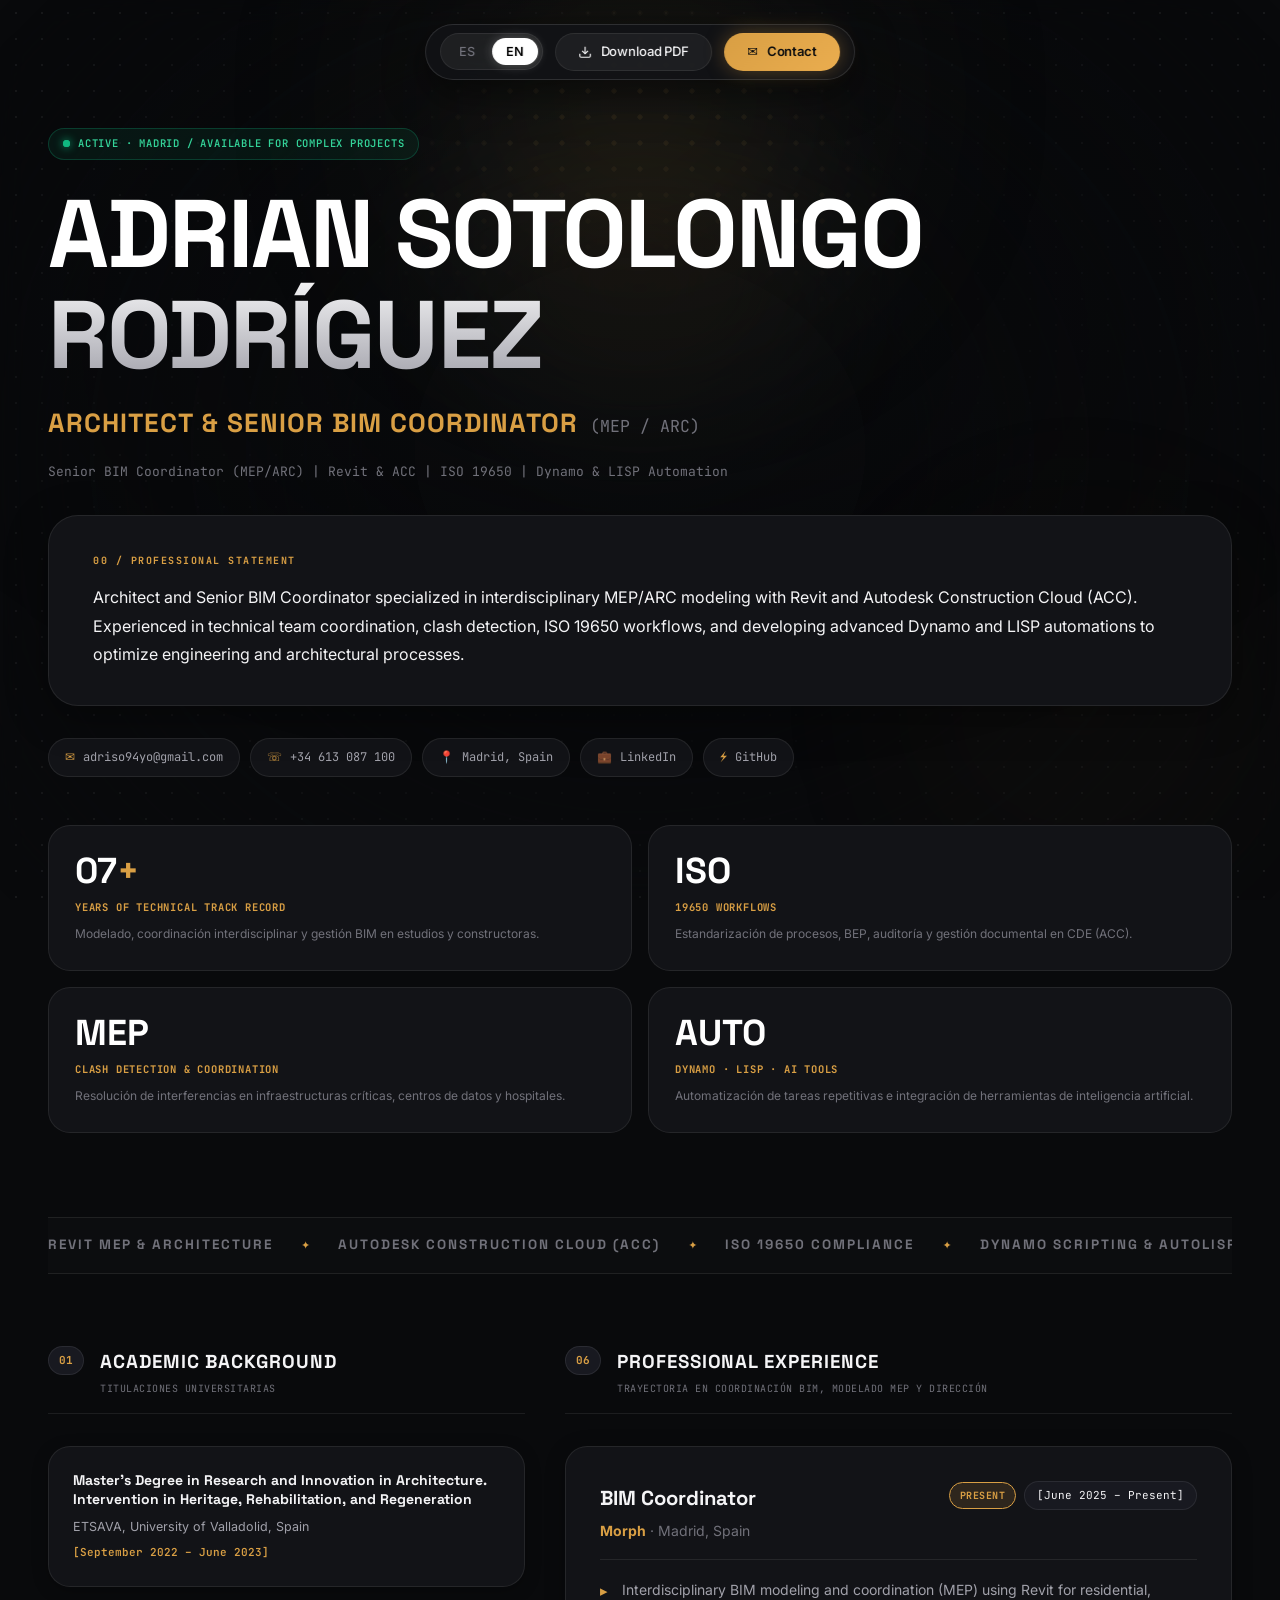
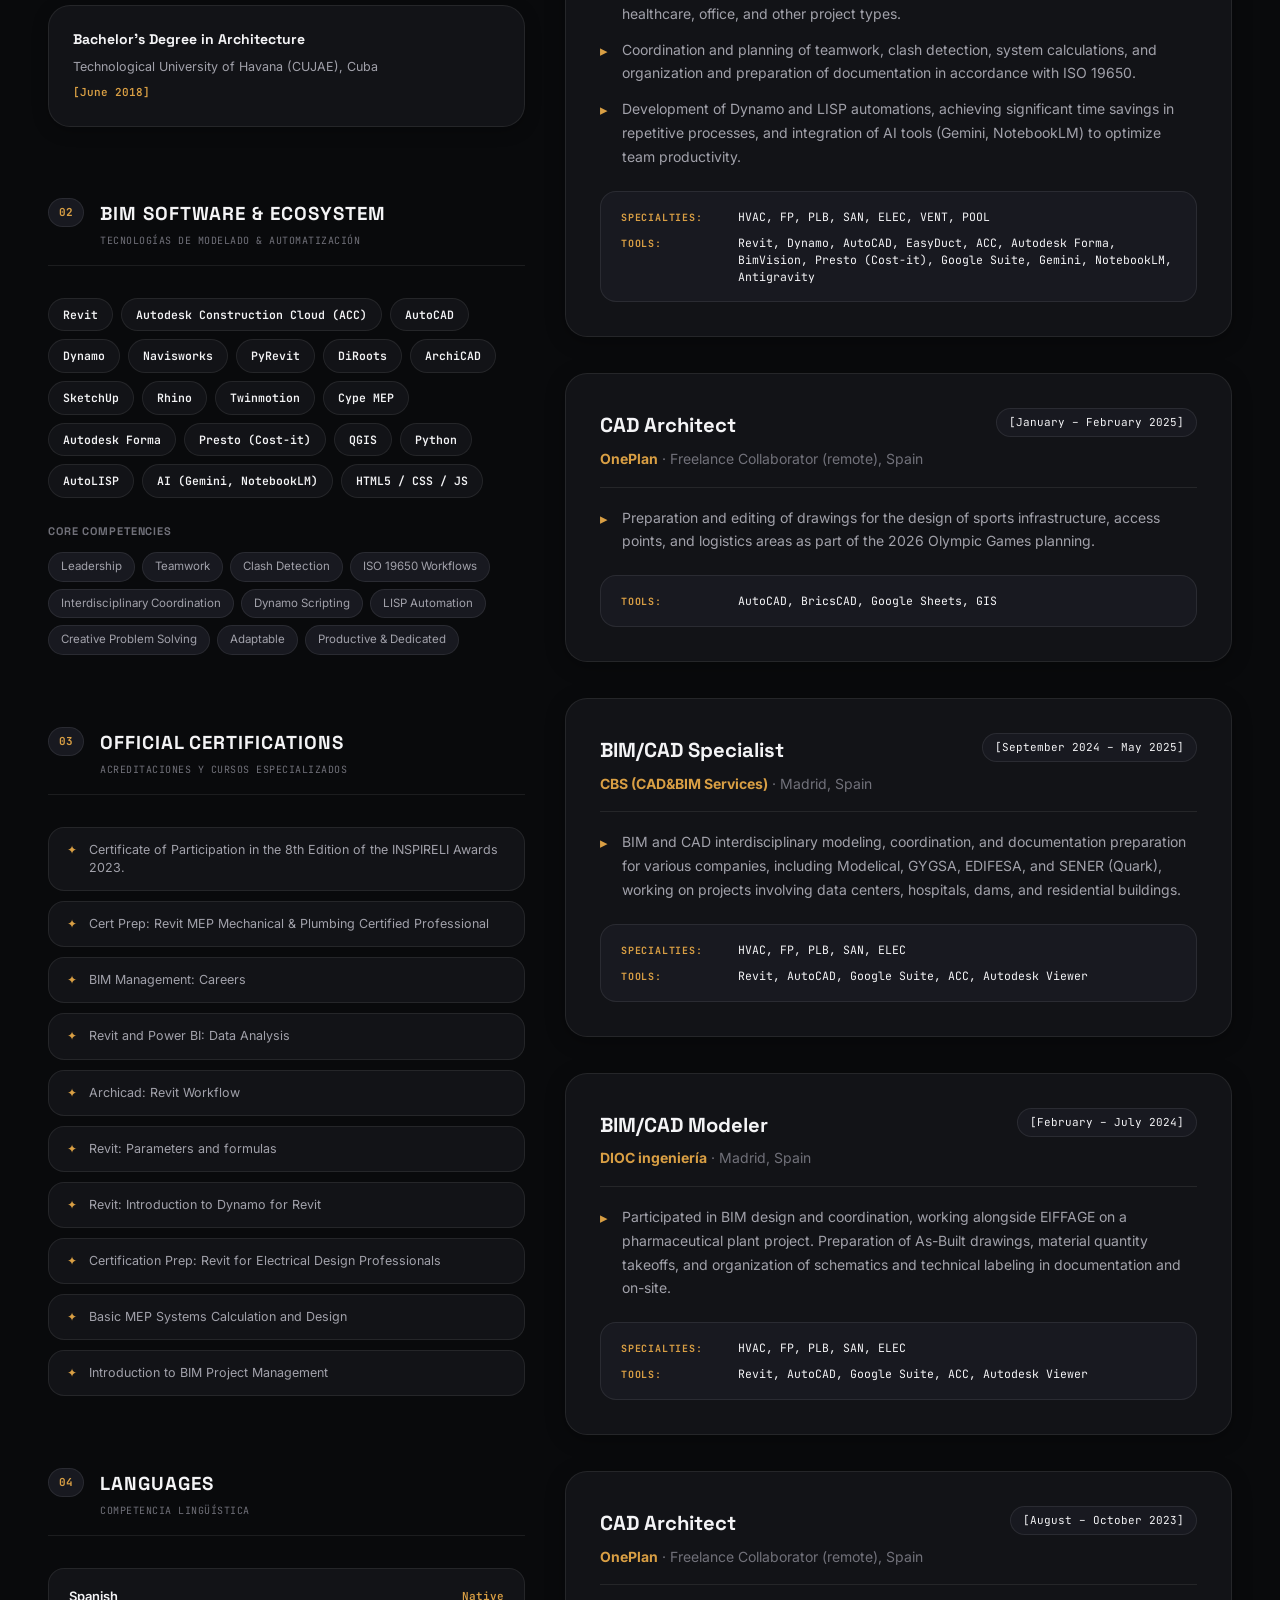
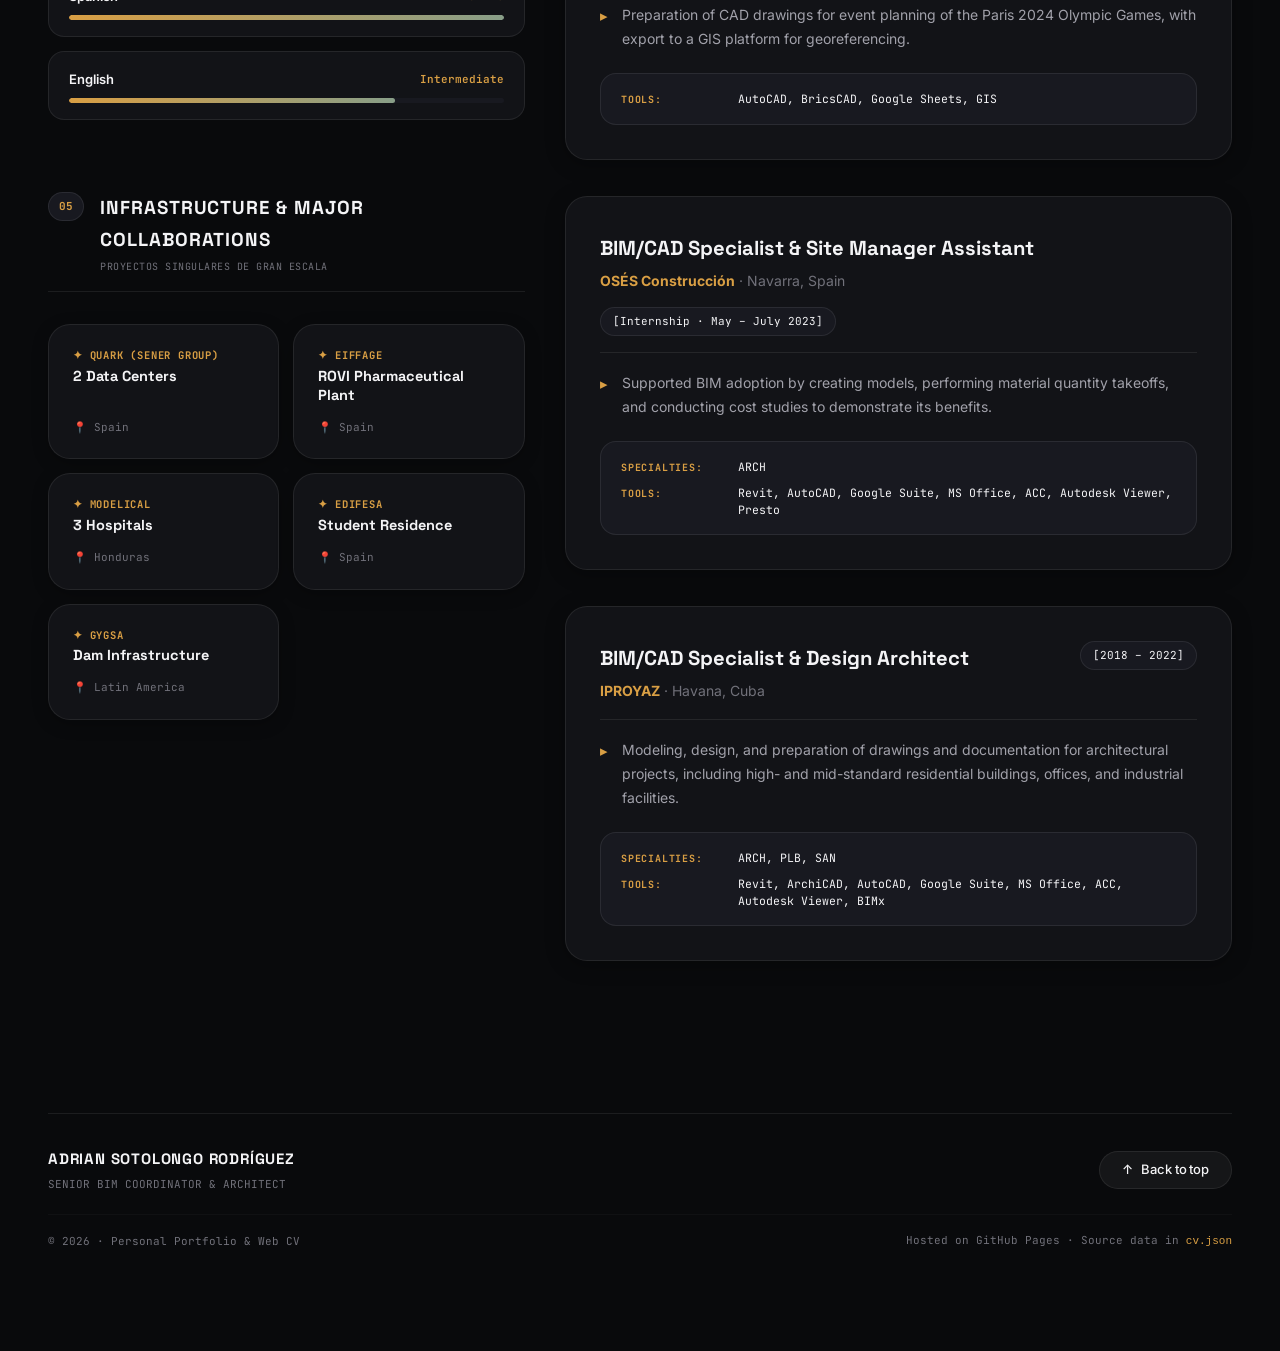
==== commit f896552a: "version 0.03" ====
--- a/docs/index.html
+++ b/docs/index.html
@@ -10,233 +10,260 @@
   <!-- Google Fonts: Space Grotesk, Inter & JetBrains Mono -->
   <link rel="preconnect" href="https://fonts.googleapis.com">
   <link rel="preconnect" href="https://fonts.gstatic.com" crossorigin>
-  <link href="https://fonts.googleapis.com/css2?family=Inter:wght@300;400;500;600;700&family=JetBrains+Mono:wght@400;500;600&family=Space+Grotesk:wght@500;600;700&display=swap" rel="stylesheet">
+  <link href="https://fonts.googleapis.com/css2?family=Inter:wght@300;400;500;600;700&family=JetBrains+Mono:wght@400;500;600;700&family=Space+Grotesk:wght@500;600;700;800&display=swap" rel="stylesheet">
 
   <link rel="stylesheet" href="css/styles.css">
 </head>
-<body class="mode-web">
-
-  <!-- Architectural Top Bar -->
-  <header class="arch-topbar" id="topbar">
-    <div class="topbar-inner">
-      <div class="topbar-brand">
-        <span class="brand-monogram">ASR</span>
-        <div class="brand-titles">
-          <span class="brand-name">ADRIAN SOTOLONGO</span>
-          <span class="brand-role" data-i18n="nav.role">COORDINADOR BIM & ARQUITECTO</span>
-        </div>
-      </div>
-
-      <nav class="topbar-nav">
-        <a href="#experiencia" data-i18n="nav.experience">Experiencia</a>
-        <a href="#formacion" data-i18n="nav.education">Formación</a>
-        <a href="#competencias" data-i18n="nav.skills">Competencias</a>
-        <a href="#proyectos" data-i18n="nav.projects">Colaboraciones</a>
-      </nav>
-
-      <div class="topbar-actions">
-        <!-- Selector ES / EN -->
-        <div class="lang-switch" role="group" aria-label="Language selector">
-          <button type="button" class="lang-btn active" id="btn-lang-es" data-lang="es">ES</button>
-          <button type="button" class="lang-btn" id="btn-lang-en" data-lang="en">EN</button>
-        </div>
-
-        <!-- Descargar PDF -->
-        <a id="btn-download-pdf" href="files/cv-en.pdf" class="btn btn-outline" target="_blank" rel="noopener" download>
-          <svg width="14" height="14" viewBox="0 0 24 24" fill="none" stroke="currentColor" stroke-width="2"><path d="M21 15v4a2 2 0 0 1-2 2H5a2 2 0 0 1-2-2v-4"/><polyline points="7 10 12 15 17 10"/><line x1="12" y1="15" x2="12" y2="3"/></svg>
-          <span data-i18n="actions.downloadPdf">Descargar PDF</span>
-        </a>
-
-        <!-- Imprimir A4 -->
-        <button type="button" id="btn-print-a4" class="btn btn-accent">
-          <svg width="14" height="14" viewBox="0 0 24 24" fill="none" stroke="currentColor" stroke-width="2"><polyline points="6 9 6 2 18 2 18 9"/><path d="M6 18H4a2 2 0 0 1-2-2v-5a2 2 0 0 1 2-2h16a2 2 0 0 1 2 2v5a2 2 0 0 1-2 2h-2"/><rect x="6" y="14" width="12" height="8"/></button>
-          <span data-i18n="actions.printA4">Imprimir A4</span>
-        </button>
-      </div>
+<body class="mode-dark">
+
+  <!-- Ambient Architectural Grid & Dynamic Spotlight -->
+  <div class="ambient-grid-backdrop" id="grid-backdrop" aria-hidden="true">
+    <div class="dot-matrix-base"></div>
+    <div class="dot-matrix-spotlight"></div>
+    <div class="cursor-glow-follower"></div>
+    <div class="central-diffusion-veil"></div>
+    <div class="glow-orb glow-top"></div>
+    <div class="glow-orb glow-center"></div>
+  </div>
+
+  <!-- Floating Actions Dock (Solo Botones Flotantes en Isla Superior) -->
+  <aside class="floating-actions-dock" id="floating-dock" aria-label="Controles rápidos">
+    <!-- Selector ES / EN -->
+    <div class="lang-switch" role="group" aria-label="Language selector">
+      <button type="button" class="lang-btn active" id="btn-lang-es" data-lang="es">ES</button>
+      <button type="button" class="lang-btn" id="btn-lang-en" data-lang="en">EN</button>
     </div>
-  </header>
-
-  <!-- Contenedor Principal Horizontal / Widescreen Canvas -->
-  <main class="widescreen-canvas">
-
-    <!-- HERO / IDENTIDAD ARQUITECTÓNICA (Formato Horizontal Panorámico) -->
-    <section class="hero-horizontal" id="perfil">
-      <div class="hero-grid">
-        
-        <!-- Columna 1: Identidad & Monograma -->
-        <div class="hero-col-identity">
-          <div class="status-indicator-pill">
-            <span class="status-dot"></span>
-            <span data-i18n="hero.available">ACTIVO · MADRID</span>
-          </div>
-
-          <h1 class="hero-name">
-            <span class="highlight-stroke" id="profile-name">ADRIAN SOTOLONGO RODRÍGUEZ</span>
-          </h1>
-
-          <h2 class="hero-role" id="profile-title">
-            ARQUITECTO & COORDINADOR BIM SÉNIOR
-          </h2>
-
-          <p class="hero-headline" id="profile-headline">
-            Coordinador BIM sénior (MEP/ARQ) | Revit y ACC | ISO 19650 | Automatización Dynamo y LISP
-          </p>
-
-          <!-- Badges de pilares técnicos -->
-          <div class="hero-specs-row">
-            <span class="spec-pill"><strong>BIM</strong> Revit MEP/ARC</span>
-            <span class="spec-pill"><strong>CLOUD</strong> ACC / Autodesk</span>
-            <span class="spec-pill"><strong>NORMA</strong> ISO 19650</span>
-            <span class="spec-pill"><strong>AUTO</strong> Dynamo · LISP · AI</span>
-          </div>
-        </div>
-
-        <!-- Columna 2: Resumen / Declaración Profesional -->
-        <div class="hero-col-bio">
-          <div class="section-label-tag" data-i18n="hero.profileTag">00 / DECLARACIÓN PROFESIONAL</div>
-          <blockquote class="bio-quote">
-            <p id="profile-summary">
-              Arquitecto y coordinador BIM especializado en modelado interdisciplinar MEP/ARQ con Revit y Autodesk Construction Cloud (ACC). Experiencia en dirección de equipos técnicos, detección de interferencias, flujos de trabajo según ISO 19650 y desarrollo de automatizaciones avanzadas con Dynamo y LISP para la optimización de procesos de ingeniería y arquitectura.
-            </p>
-          </blockquote>
-        </div>
-
-        <!-- Columna 3: Tarjeta de Contacto & Enlaces Directos -->
-        <div class="hero-col-contact">
-          <div class="section-label-tag">CONTACTO DIRECTO</div>
-          <div class="contact-box">
-            <a href="mailto:adriso94yo@gmail.com" class="contact-line" id="contact-mail">
-              <span class="c-ico">✉</span>
-              <span class="c-val" id="val-mail">adriso94yo@gmail.com</span>
-            </a>
-            <a href="tel:+34613087100" class="contact-line" id="contact-phone">
-              <span class="c-ico">☏</span>
-              <span class="c-val" id="val-phone">+34 613 087 100</span>
-            </a>
-            <div class="contact-line">
-              <span class="c-ico">⌂</span>
-              <span class="c-val" id="val-location">Madrid, España</span>
-            </div>
-            <a href="https://www.linkedin.com/in/adriso94yo/" target="_blank" rel="noopener" class="contact-line" id="contact-linkedin">
-              <span class="c-ico">💼</span>
-              <span class="c-val">linkedin.com/in/adriso94yo</span>
-            </a>
-            <a href="https://github.com/adriso94yo" target="_blank" rel="noopener" class="contact-line" id="contact-github">
-              <span class="c-ico">⚡</span>
-              <span class="c-val">github.com/adriso94yo</span>
-            </a>
-          </div>
-        </div>
-
-      </div>
+
+    <!-- Descargar PDF -->
+    <a id="btn-download-pdf" href="files/cv-en.pdf" class="btn btn-outline" target="_blank" rel="noopener" download>
+      <svg width="14" height="14" viewBox="0 0 24 24" fill="none" stroke="currentColor" stroke-width="2"><path d="M21 15v4a2 2 0 0 1-2 2H5a2 2 0 0 1-2-2v-4"/><polyline points="7 10 12 15 17 10"/><line x1="12" y1="15" x2="12" y2="3"/></svg>
+      <span data-i18n="actions.downloadPdf">Descargar PDF</span>
+    </a>
+
+    <!-- Contactar -->
+    <a href="mailto:adriso94yo@gmail.com" class="btn btn-glow" id="btn-contact">
+      <span>✉</span> <span data-i18n="actions.contact">Contactar</span>
+    </a>
+  </aside>
+
+  <!-- Main Showcase Container -->
+  <main class="portfolio-container">
+
+    <!-- HERO SECTION (Monumental Typographic Landing) -->
+    <section class="hero-showcase reveal" id="perfil">
+      
+      <!-- Live Status Badge -->
+      <div class="status-badge">
+        <span class="status-ping"></span>
+        <span class="status-dot"></span>
+        <span data-i18n="hero.available">ACTIVO · MADRID / DISPONIBLE PARA PROYECTOS SINGULARES</span>
+      </div>
+
+      <!-- Monumental Headline -->
+      <h1 class="hero-monumental-name">
+        <span class="name-gradient" id="profile-name">ADRIAN SOTOLONGO</span>
+      </h1>
+
+      <div class="hero-role-wrapper">
+        <h2 class="hero-role-tag" id="profile-title">ARQUITECTO & COORDINADOR BIM SÉNIOR</h2>
+        <span class="hero-spec-mep">(MEP / ARC)</span>
+      </div>
+
+      <p class="hero-headline-sub" id="profile-headline">
+        Coordinador BIM sénior (MEP/ARQ) | Revit y ACC | ISO 19650 | Automatización Dynamo y LISP
+      </p>
+
+      <!-- Statement / Bio Quote Box -->
+      <div class="statement-card spotlight-card">
+        <div class="statement-tag" data-i18n="hero.profileTag">00 / DECLARACIÓN PROFESIONAL</div>
+        <p class="statement-text" id="profile-summary">
+          Arquitecto y coordinador BIM especializado en modelado interdisciplinar MEP/ARQ con Revit y Autodesk Construction Cloud (ACC). Experiencia en dirección de equipos técnicos, detección de interferencias, flujos de trabajo según ISO 19650 y desarrollo de automatizaciones avanzadas con Dynamo y LISP para la optimización de procesos de ingeniería y arquitectura.
+        </p>
+      </div>
+
+      <!-- Quick Action Contact & Social Pills -->
+      <div class="contact-pills-row">
+        <a href="mailto:adriso94yo@gmail.com" class="contact-pill" id="contact-mail">
+          <span class="pill-icon">✉</span>
+          <span id="val-mail">adriso94yo@gmail.com</span>
+        </a>
+        <a href="tel:+34613087100" class="contact-pill" id="contact-phone">
+          <span class="pill-icon">☏</span>
+          <span id="val-phone">+34 613 087 100</span>
+        </a>
+        <div class="contact-pill static-pill">
+          <span class="pill-icon">📍</span>
+          <span id="val-location">Madrid, España</span>
+        </div>
+        <a href="https://www.linkedin.com/in/adriso94yo/" target="_blank" rel="noopener" class="contact-pill" id="contact-linkedin">
+          <span class="pill-icon">💼</span>
+          <span>LinkedIn</span>
+        </a>
+        <a href="https://github.com/adriso94yo" target="_blank" rel="noopener" class="contact-pill" id="contact-github">
+          <span class="pill-icon">⚡</span>
+          <span>GitHub</span>
+        </a>
+      </div>
+
+      <!-- Metrics Bento Grid (High Impact Numbers) -->
+      <div class="metrics-bento-grid">
+        <div class="bento-metric-card spotlight-card">
+          <span class="bento-num">07<span class="bento-plus">+</span></span>
+          <span class="bento-label" data-i18n="metrics.experience">AÑOS DE TRAYECTORIA TÉCNICA</span>
+          <p class="bento-desc">Modelado, coordinación interdisciplinar y gestión BIM en estudios y constructoras.</p>
+        </div>
+        <div class="bento-metric-card spotlight-card">
+          <span class="bento-num">ISO</span>
+          <span class="bento-label">19650 WORKFLOWS</span>
+          <p class="bento-desc">Estandarización de procesos, BEP, auditoría y gestión documental en CDE (ACC).</p>
+        </div>
+        <div class="bento-metric-card spotlight-card">
+          <span class="bento-num">MEP</span>
+          <span class="bento-label" data-i18n="metrics.coordination">COORDINACIÓN CLASH DETECTION</span>
+          <p class="bento-desc">Resolución de interferencias en infraestructuras críticas, centros de datos y hospitales.</p>
+        </div>
+        <div class="bento-metric-card spotlight-card">
+          <span class="bento-num">AUTO</span>
+          <span class="bento-label">DYNAMO · LISP · AI TOOLS</span>
+          <p class="bento-desc">Automatización de tareas repetitivas e integración de herramientas de inteligencia artificial.</p>
+        </div>
+      </div>
+
     </section>
 
-    <!-- CUERPO PRINCIPAL HORIZONTAL (Columnas Invertidas según indicación) -->
-    <div class="content-horizontal-layout">
-
-      <!-- ================= COLUMNA IZQUIERDA: Formación, Software, Certificaciones, Idiomas y Colaboraciones ================= -->
-      <aside class="side-track">
+    <!-- KINETIC MARQUEE TICKER (Continuous Infinite Tape) -->
+    <div class="marquee-wrapper" aria-hidden="true">
+      <div class="marquee-track">
+        <span class="marquee-item">REVIT MEP & ARCHITECTURE</span>
+        <span class="marquee-dot">✦</span>
+        <span class="marquee-item">AUTODESK CONSTRUCTION CLOUD (ACC)</span>
+        <span class="marquee-dot">✦</span>
+        <span class="marquee-item">ISO 19650 COMPLIANCE</span>
+        <span class="marquee-dot">✦</span>
+        <span class="marquee-item">DYNAMO SCRIPTING & AUTOLISP</span>
+        <span class="marquee-dot">✦</span>
+        <span class="marquee-item">CLASH DETECTION & COORDINATION</span>
+        <span class="marquee-dot">✦</span>
+        <span class="marquee-item">DATA CENTERS & HEALTHCARE</span>
+        <span class="marquee-dot">✦</span>
+        <span class="marquee-item">ROVI PHARMACEUTICAL PLANT</span>
+        <span class="marquee-dot">✦</span>
+        <!-- Duplicated for smooth infinite loop -->
+        <span class="marquee-item">REVIT MEP & ARCHITECTURE</span>
+        <span class="marquee-dot">✦</span>
+        <span class="marquee-item">AUTODESK CONSTRUCTION CLOUD (ACC)</span>
+        <span class="marquee-dot">✦</span>
+        <span class="marquee-item">ISO 19650 COMPLIANCE</span>
+        <span class="marquee-dot">✦</span>
+        <span class="marquee-item">DYNAMO SCRIPTING & AUTOLISP</span>
+        <span class="marquee-dot">✦</span>
+        <span class="marquee-item">CLASH DETECTION & COORDINATION</span>
+        <span class="marquee-dot">✦</span>
+        <span class="marquee-item">DATA CENTERS & HEALTHCARE</span>
+        <span class="marquee-dot">✦</span>
+        <span class="marquee-item">ROVI PHARMACEUTICAL PLANT</span>
+        <span class="marquee-dot">✦</span>
+      </div>
+    </div>
+
+    <!-- MAIN DUAL-TRACK CONTENT (Columnas Invertidas) -->
+    <div class="content-dual-track">
+
+      <!-- ================= COLUMNA IZQUIERDA (Side Track): Formación, Software, Certs, Idiomas y Colaboraciones ================= -->
+      <aside class="side-column">
 
         <!-- 01 / FORMACIÓN ACADÉMICA -->
-        <div class="section-block" id="formacion">
-          <div class="block-header">
-            <div class="header-num">01</div>
-            <div class="header-info">
-              <h3 class="header-title" data-i18n="sections.education">FORMACIÓN ACADÉMICA</h3>
-            </div>
-            <div class="header-line"></div>
-          </div>
-
-          <div class="education-card-list" id="education-list">
-            <!-- Renderizado dinámico -->
-          </div>
-        </div>
-
-        <!-- 02 / SOFTWARE BIM & CAD -->
-        <div class="section-block" id="competencias">
-          <div class="block-header">
-            <div class="header-num">02</div>
-            <div class="header-info">
-              <h3 class="header-title" data-i18n="sections.skills">SOFTWARE & ECOSISTEMA BIM</h3>
-            </div>
-            <div class="header-line"></div>
-          </div>
-
-          <div class="software-pill-cloud" id="software-tags">
-            <!-- Renderizado dinámico -->
-          </div>
-
-          <!-- Competencias clave -->
-          <div class="sub-block-title" data-i18n="skills.competencies">COMPETENCIAS CLAVE</div>
-          <div class="skills-pill-cloud" id="skills-tags">
+        <div class="section-container reveal" id="formacion">
+          <div class="section-title-row">
+            <span class="section-num-pill">01</span>
+            <div>
+              <h3 class="section-heading" data-i18n="sections.education">FORMACIÓN ACADÉMICA</h3>
+              <span class="section-sub-tag">TITULACIONES UNIVERSITARIAS</span>
+            </div>
+          </div>
+          <div class="education-cards-list" id="education-list">
+            <!-- Renderizado dinámico desde cv.json -->
+          </div>
+        </div>
+
+        <!-- 02 / SOFTWARE Y ECOSISTEMA BIM -->
+        <div class="section-container reveal" id="competencias">
+          <div class="section-title-row">
+            <span class="section-num-pill">02</span>
+            <div>
+              <h3 class="section-heading" data-i18n="sections.skills">SOFTWARE & ECOSISTEMA BIM</h3>
+              <span class="section-sub-tag">TECNOLOGÍAS DE MODELADO & AUTOMATIZACIÓN</span>
+            </div>
+          </div>
+          <div class="software-pills-cloud" id="software-tags">
+            <!-- Renderizado dinámico -->
+          </div>
+
+          <h4 class="sub-heading-title" data-i18n="skills.competencies">COMPETENCIAS CLAVE</h4>
+          <div class="skills-chips-cloud" id="skills-tags">
             <!-- Renderizado dinámico -->
           </div>
         </div>
 
         <!-- 03 / CERTIFICACIONES OFICIALES -->
-        <div class="section-block">
-          <div class="block-header">
-            <div class="header-num">03</div>
-            <div class="header-info">
-              <h3 class="header-title" data-i18n="sections.certifications">CERTIFICACIONES OFICIALES</h3>
-            </div>
-            <div class="header-line"></div>
-          </div>
-
-          <div class="certifications-list-airy" id="certifications-list">
+        <div class="section-container reveal">
+          <div class="section-title-row">
+            <span class="section-num-pill">03</span>
+            <div>
+              <h3 class="section-heading" data-i18n="sections.certifications">CERTIFICACIONES OFICIALES</h3>
+              <span class="section-sub-tag">ACREDITACIONES Y CURSOS ESPECIALIZADOS</span>
+            </div>
+          </div>
+          <div class="certifications-list" id="certifications-list">
             <!-- Renderizado dinámico -->
           </div>
         </div>
 
         <!-- 04 / IDIOMAS -->
-        <div class="section-block">
-          <div class="block-header">
-            <div class="header-num">04</div>
-            <div class="header-info">
-              <h3 class="header-title" data-i18n="skills.languages">IDIOMAS</h3>
-            </div>
-            <div class="header-line"></div>
-          </div>
-
-          <div class="languages-bars-airy" id="languages-list">
+        <div class="section-container reveal">
+          <div class="section-title-row">
+            <span class="section-num-pill">04</span>
+            <div>
+              <h3 class="section-heading" data-i18n="skills.languages">IDIOMAS</h3>
+              <span class="section-sub-tag">COMPETENCIA LINGÜÍSTICA</span>
+            </div>
+          </div>
+          <div class="languages-bars-list" id="languages-list">
             <!-- Renderizado dinámico -->
           </div>
         </div>
 
         <!-- 05 / INFRAESTRUCTURAS & COLABORACIONES (Colocadas debajo de Idiomas) -->
-        <div class="section-block" id="proyectos">
-          <div class="block-header">
-            <div class="header-num">05</div>
-            <div class="header-info">
-              <h3 class="header-title" data-i18n="sections.collabs">INFRAESTRUCTURAS & COLABORACIONES</h3>
-              <p class="header-sub">Intervención en obras de envergadura: Data Centers, Hospitales e Industria.</p>
-            </div>
-            <div class="header-line"></div>
-          </div>
-
-          <div class="collabs-grid-spacious" id="collaborations-list">
+        <div class="section-container reveal" id="proyectos">
+          <div class="section-title-row">
+            <span class="section-num-pill">05</span>
+            <div>
+              <h3 class="section-heading" data-i18n="sections.collabs">INFRAESTRUCTURAS & COLABORACIONES</h3>
+              <span class="section-sub-tag">PROYECTOS SINGULARES DE GRAN ESCALA</span>
+            </div>
+          </div>
+          <div class="collabs-grid-showcase" id="collaborations-list">
             <!-- Renderizado dinámico desde cv.json -->
           </div>
         </div>
 
       </aside>
 
-      <!-- ================= COLUMNA DERECHA: Experiencia Profesional ================= -->
-      <section class="main-track">
+      <!-- ================= COLUMNA DERECHA (Main Track): Experiencia Profesional ================= -->
+      <section class="main-column">
 
         <!-- 06 / EXPERIENCIA PROFESIONAL -->
-        <div class="section-block" id="experiencia">
-          <div class="block-header">
-            <div class="header-num">06</div>
-            <div class="header-info">
-              <h3 class="header-title" data-i18n="sections.experience">EXPERIENCIA PROFESIONAL</h3>
-              <p class="header-sub">Modelado interdisciplinar, coordinación de instalaciones complejas y dirección BIM.</p>
-            </div>
-            <div class="header-line"></div>
-          </div>
-
-          <div class="experience-timeline" id="experience-list">
-            <!-- Renderizado dinámico desde cv.json con aire generoso -->
+        <div class="section-container reveal" id="experiencia">
+          <div class="section-title-row">
+            <span class="section-num-pill">06</span>
+            <div>
+              <h3 class="section-heading" data-i18n="sections.experience">EXPERIENCIA PROFESIONAL</h3>
+              <span class="section-sub-tag">TRAYECTORIA EN COORDINACIÓN BIM, MODELADO MEP Y DIRECCIÓN</span>
+            </div>
+          </div>
+
+          <div class="experience-timeline-showcase" id="experience-list">
+            <!-- Renderizado dinámico desde cv.json -->
           </div>
         </div>
 
@@ -244,17 +271,22 @@
 
     </div>
 
-    <!-- Colofón Arquitectónico / Footer -->
-    <footer class="arch-colophon">
-      <div class="colophon-left">
-        <span class="mono-bold">ADRIAN SOTOLONGO RODRÍGUEZ</span>
-        <span class="divider-slash">/</span>
-        <span data-i18n="nav.role">COORDINADOR BIM & ARQUITECTO</span>
-        <span class="divider-slash">/</span>
-        <span>MADRID, ESPAÑA</span>
-      </div>
-      <div class="colophon-right">
-        <span>© <span id="current-year">2026</span> · GITHUB PAGES · HOSTED LOCALLY</span>
+    <!-- Colophon / Footer -->
+    <footer class="architectural-footer">
+      <div class="footer-top-row">
+        <div>
+          <span class="footer-brand-title">ADRIAN SOTOLONGO RODRÍGUEZ</span>
+          <p class="footer-brand-sub" data-i18n="nav.role">Arquitecto & Coordinador BIM Sénior (MEP/ARC)</p>
+        </div>
+        <div class="footer-buttons">
+          <button type="button" class="btn btn-outline" onclick="window.scrollTo({top:0, behavior:'smooth'})">
+            ↑ <span data-i18n="actions.backToTop">Volver arriba</span>
+          </button>
+        </div>
+      </div>
+      <div class="footer-bottom-row">
+        <span>© <span id="current-year">2026</span> · Personal Portfolio & Web CV</span>
+        <span>Hosted on GitHub Pages · Source data in <code>cv.json</code></span>
       </div>
     </footer>
 
--- a/docs/css/styles.css
+++ b/docs/css/styles.css
@@ -1,57 +1,53 @@
 /* ==========================================================================
-   ADRIAN SOTOLONGO RODRÍGUEZ · CV & PORTFOLIO ARQUITECTÓNICO HORIZONTAL
-   Paleta 2: Travertino & Mostaza Suave (Minimalismo Nórdico / Bauhaus)
-   Bordes Suaves, Tarjetas Limpias (Sin barra lateral) y Hover Unificado
+   ADRIAN SOTOLONGO RODRÍGUEZ · PERSONAL PORTFOLIO & ARCHITECTURAL CV
+   Awwwards / Isabel Moranta Inspired Aesthetic:
+   Cinematic Dark Canvas, Kinetic Typography, Spotlight Hover & Floating Dock
    ========================================================================== */
 
 :root {
-  /* Paleta 2: Piedra Travertino, Arena Clara, Pizarra y Mostaza Suave */
-  --bg-canvas: #f8f6f2;           /* Piedra travertino / pergamino claro */
-  --bg-card: #ffffff;             /* Blanco puro de tarjetas */
-  --bg-subtle: #f2efe9;           /* Arena travertino clara */
-  --bg-hover: #ece7df;            /* Hover sutil */
-
-  --text-title: #2a2d30;          /* Gris pizarra tostado profundo */
-  --text-body: #484c50;           /* Pizarra cálido de alta legibilidad */
-  --text-muted: #72787e;          /* Tono piedra intermedio */
-  --text-light: #9ea4aa;          /* Metadatos claros */
-
-  --line-light: #e6e1d8;          /* Línea divisoria travertino */
-  --line-strong: #383b3e;         /* Línea estructural */
-
-  /* Acentos Paleta 2 */
-  --accent-mustard: #d99f44;      /* Mostaza / Miel pastel */
-  --accent-mustard-hover: #c48c34;
-  --accent-mustard-bg: #fdf6e9;   /* Fondo tenue mostaza */
-  --accent-mustard-text: #8c5e1a; /* Texto sobre fondo mostaza */
-  --accent-mustard-stroke: #fde68a;/* Subrayado suave del nombre */
-
-  --accent-sage: #889e88;         /* Verde salvia suave para estados */
-  --accent-sage-bg: #eff5ef;
-  --accent-sage-text: #435b43;
+  /* Cinematic Obsidian Palette */
+  --bg-deep: #090a0c;             /* Fondo obsidiana ultra-oscuro */
+  --bg-surface: #121317;          /* Superficie de tarjetas */
+  --bg-surface-elevated: #181920; /* Superficie secundaria / inset */
+  --bg-surface-hover: #1e2029;
+
+  --text-main: #f4f4f6;           /* Blanco roto luminoso */
+  --text-body: #a1a1aa;           /* Gris pizarra suave de lectura */
+  --text-muted: #71717a;          /* Metadatos y etiquetas secundarias */
+  --text-dark: #3f3f46;
+
+  --border-subtle: rgba(255, 255, 255, 0.08);
+  --border-hover: rgba(217, 159, 68, 0.45);
+  --border-active: #d99f44;
+
+  /* Acentos de Luz Arquitectónicos (Ámbar / Mostaza & Salvia Suave) */
+  --accent-amber: #d99f44;        /* Ámbar dorado cálido */
+  --accent-amber-light: #fde68a;
+  --accent-amber-glow: rgba(217, 159, 68, 0.18);
+  --accent-amber-subtle: rgba(217, 159, 68, 0.08);
+
+  --accent-sage: #889e88;         /* Verde salvia suave */
+  --accent-sage-glow: rgba(136, 158, 136, 0.2);
+
+  /* Coordenadas dinámicas del cursor para el Spotlight Matrix */
+  --cursor-x: 50vw;
+  --cursor-y: 28vh;
 
   /* Tipografías */
   --font-display: 'Space Grotesk', system-ui, -apple-system, sans-serif;
   --font-body: 'Inter', system-ui, -apple-system, sans-serif;
   --font-mono: 'JetBrains Mono', 'Courier New', Courier, monospace;
 
-  /* Bordes Suaves y Redondeados */
+  /* Radios de Curvatura Suaves */
   --radius-xs: 6px;
   --radius-sm: 10px;
   --radius-md: 16px;
   --radius-lg: 22px;
-  --radius-xl: 28px;
+  --radius-xl: 30px;
   --radius-pill: 9999px;
 
-  /* Sombras Cálidas y Suaves */
-  --shadow-sm: 0 2px 10px rgba(42, 45, 48, 0.03);
-  --shadow-md: 0 8px 24px -4px rgba(42, 45, 48, 0.06);
-  --shadow-lg: 0 16px 40px -8px rgba(42, 45, 48, 0.09);
-
-  /* Espaciado Generoso */
-  --canvas-max-width: 1560px;
-  --section-gap: 88px;
-  --card-padding: 34px;
+  /* Layout */
+  --max-width: 1540px;
 }
 
 /* Reset */
@@ -64,14 +60,16 @@
 html {
   scroll-behavior: smooth;
   font-size: 15px;
+  background-color: var(--bg-deep);
   -webkit-text-size-adjust: 100%;
 }
 
 body {
   font-family: var(--font-body);
-  background-color: var(--bg-canvas);
+  background-color: var(--bg-deep);
   color: var(--text-body);
   line-height: 1.7;
+  overflow-x: hidden;
   -webkit-font-smoothing: antialiased;
   -moz-osx-font-smoothing: grayscale;
 }
@@ -79,508 +77,642 @@
 a {
   color: inherit;
   text-decoration: none;
-  transition: all 0.2s ease;
-}
-
-/* ==========================================================================
-   Barra Superior Flotante / Topbar
-   ========================================================================== */
-
-.arch-topbar {
-  position: sticky;
+  transition: all 0.25s cubic-bezier(0.16, 1, 0.3, 1);
+}
+
+/* ==========================================================================
+   Architectural Dot Matrix & Dynamic Spotlight Backdrop
+   ========================================================================== */
+
+.ambient-grid-backdrop,
+.ambient-glow {
+  position: fixed;
+  inset: 0;
+  pointer-events: none;
+  z-index: 0;
+  overflow: hidden;
+  background-color: var(--bg-deep);
+}
+
+/* 1. Malla base continua sutil (Plano de trabajo CAD / Revit) */
+.dot-matrix-base {
+  position: absolute;
+  inset: 0;
+  background-image: radial-gradient(rgba(255, 255, 255, 0.08) 1.1px, transparent 1.1px);
+  background-size: 26px 26px;
+  background-position: center top;
+  opacity: 0.85;
+}
+
+/* 2. Puntos ampliados e iluminados en ámbar dorado revelados por el foco del cursor */
+.dot-matrix-spotlight {
+  position: absolute;
+  inset: 0;
+  background-image: radial-gradient(circle, rgba(217, 159, 68, 0.95) 1.8px, rgba(253, 230, 138, 0.45) 2.6px, transparent 2.8px);
+  background-size: 26px 26px;
+  background-position: center top;
+  -webkit-mask-image: radial-gradient(circle 340px at var(--cursor-x) var(--cursor-y), black 0%, rgba(0, 0, 0, 0.5) 45%, transparent 75%);
+  mask-image: radial-gradient(circle 340px at var(--cursor-x) var(--cursor-y), black 0%, rgba(0, 0, 0, 0.5) 45%, transparent 75%);
+  will-change: mask-image, -webkit-mask-image;
+}
+
+/* 3. Halo de luz tenue que acompaña al cursor en el fondo */
+.cursor-glow-follower {
+  position: absolute;
   top: 0;
+  left: 0;
+  width: 600px;
+  height: 600px;
+  border-radius: 50%;
+  pointer-events: none;
+  background: radial-gradient(circle, rgba(217, 159, 68, 0.12) 0%, rgba(136, 158, 136, 0.04) 40%, transparent 68%);
+  transform: translate(calc(var(--cursor-x) - 300px), calc(var(--cursor-y) - 300px));
+  transition: opacity 0.4s ease;
+  will-change: transform;
+}
+
+/* 4. Velo difusor central suave 100% orgánico (sin bordes, sin sombras, difuminado radial) */
+.central-diffusion-veil {
+  position: absolute;
+  inset: 0;
+  pointer-events: none;
+  background: radial-gradient(ellipse 65% 55% at 50% 32%, rgba(9, 10, 12, 0.72) 0%, rgba(9, 10, 12, 0.35) 55%, transparent 100%);
+  backdrop-filter: blur(14px);
+  -webkit-backdrop-filter: blur(14px);
+  -webkit-mask-image: radial-gradient(ellipse 70% 85% at 50% 50%, black 25%, rgba(0, 0, 0, 0.6) 55%, transparent 92%);
+  mask-image: radial-gradient(ellipse 70% 85% at 50% 50%, black 25%, rgba(0, 0, 0, 0.6) 55%, transparent 92%);
+}
+
+.glow-orb {
+  position: absolute;
+  border-radius: 50%;
+  filter: blur(120px);
+  opacity: 0.45;
+  transition: transform 1.2s ease;
+}
+
+.glow-top {
+  top: -150px;
+  left: 50%;
+  transform: translateX(-50%);
+  width: 800px;
+  height: 500px;
+  background: radial-gradient(circle, rgba(217, 159, 68, 0.22) 0%, rgba(136, 158, 136, 0.08) 50%, transparent 70%);
+}
+
+.glow-center {
+  top: 45%;
+  right: -100px;
+  width: 600px;
+  height: 600px;
+  background: radial-gradient(circle, rgba(217, 159, 68, 0.12) 0%, transparent 60%);
+}
+
+/* ==========================================================================
+   Floating Actions Dock (Isla Flotante Centrada Superior)
+   ========================================================================== */
+
+.floating-actions-dock {
+  position: fixed;
+  top: 24px;
+  left: 50%;
+  transform: translateX(-50%);
   z-index: 1000;
-  background-color: rgba(42, 45, 48, 0.94);
-  backdrop-filter: blur(16px);
-  -webkit-backdrop-filter: blur(16px);
-  border-bottom: 1px solid rgba(255, 255, 255, 0.08);
-  color: #ffffff;
-  padding: 14px 0;
-  box-shadow: 0 4px 24px rgba(0, 0, 0, 0.14);
-}
-
-.topbar-inner {
-  max-width: var(--canvas-max-width);
-  margin: 0 auto;
-  padding: 0 48px;
   display: flex;
   align-items: center;
-  justify-content: space-between;
-  gap: 24px;
-}
-
-.topbar-brand {
-  display: flex;
-  align-items: center;
-  gap: 14px;
-}
-
-.brand-monogram {
-  font-family: var(--font-display);
-  font-weight: 700;
-  font-size: 13px;
-  letter-spacing: 1px;
-  background-color: var(--accent-mustard);
-  color: #ffffff;
-  padding: 6px 11px;
-  border-radius: var(--radius-sm);
-  line-height: 1;
-}
-
-.brand-titles {
-  display: flex;
-  flex-direction: column;
-}
-
-.brand-name {
-  font-family: var(--font-display);
-  font-weight: 700;
-  font-size: 14px;
-  letter-spacing: 0.8px;
-  color: #ffffff;
-}
-
-.brand-role {
-  font-family: var(--font-mono);
-  font-size: 10px;
-  color: #b5bcc2;
-  letter-spacing: 0.5px;
-}
-
-.topbar-nav {
-  display: flex;
-  align-items: center;
-  gap: 32px;
-}
-
-.topbar-nav a {
-  color: #b5bcc2;
-  font-family: var(--font-display);
-  font-size: 12.5px;
-  font-weight: 600;
-  letter-spacing: 0.5px;
-  text-transform: uppercase;
-}
-
-.topbar-nav a:hover {
-  color: var(--accent-mustard);
-}
-
-.topbar-actions {
-  display: flex;
-  align-items: center;
+  justify-content: center;
   gap: 12px;
+  background-color: rgba(18, 19, 23, 0.85);
+  backdrop-filter: blur(20px);
+  -webkit-backdrop-filter: blur(20px);
+  border: 1px solid rgba(255, 255, 255, 0.12);
+  padding: 8px 14px;
+  border-radius: var(--radius-pill);
+  box-shadow: 0 14px 40px rgba(0, 0, 0, 0.5);
+  transition: transform 0.25s ease, background-color 0.25s ease, border-color 0.25s ease, box-shadow 0.25s ease;
+  max-width: calc(100vw - 32px);
+}
+
+.floating-actions-dock:hover {
+  background-color: rgba(22, 24, 29, 0.95);
+  border-color: rgba(217, 159, 68, 0.4);
+  box-shadow: 0 18px 48px rgba(0, 0, 0, 0.65), 0 0 24px rgba(217, 159, 68, 0.15);
+  transform: translateX(-50%) translateY(-2px);
 }
 
 /* Switcher ES / EN */
 .lang-switch {
   display: inline-flex;
-  background-color: rgba(255, 255, 255, 0.08);
-  border: 1px solid rgba(255, 255, 255, 0.15);
-  border-radius: var(--radius-pill);
-  padding: 3px;
+  align-items: center;
+  background-color: rgba(255, 255, 255, 0.06);
+  border: 1px solid var(--border-subtle);
+  border-radius: var(--radius-pill);
+  padding: 4px;
+  gap: 3px;
 }
 
 .lang-btn {
   background: transparent;
   border: none;
-  color: #b5bcc2;
-  font-family: var(--font-mono);
-  font-size: 11px;
-  font-weight: 600;
-  padding: 5px 12px;
+  color: var(--text-muted);
+  font-family: var(--font-body);
+  font-size: 12.5px;
+  font-weight: 500;
+  letter-spacing: 0.01em;
+  padding: 6px 14px;
   border-radius: var(--radius-pill);
   cursor: pointer;
-  transition: all 0.2s ease;
+  transition: all 0.25s ease;
+  line-height: 1.2;
+}
+
+.lang-btn:hover {
+  color: var(--text-main);
 }
 
 .lang-btn.active {
   background-color: #ffffff;
-  color: var(--text-title);
-  font-weight: 700;
-}
-
-/* Botones con Bordes Redondeados */
+  color: #000000;
+  font-weight: 600;
+  box-shadow: 0 0 12px rgba(255, 255, 255, 0.25);
+}
+
+/* Botones de acción */
 .btn {
   display: inline-flex;
   align-items: center;
-  gap: 8px;
-  font-family: var(--font-mono);
-  font-size: 11.5px;
-  font-weight: 600;
-  padding: 8px 16px;
+  justify-content: center;
+  gap: 9px;
+  font-family: var(--font-body);
+  font-size: 13px;
+  font-weight: 500;
+  letter-spacing: -0.01em;
+  padding: 10px 22px;
   border-radius: var(--radius-pill);
   cursor: pointer;
   border: 1px solid transparent;
-  transition: all 0.2s ease;
+  transition: all 0.25s ease;
   white-space: nowrap;
+  text-decoration: none;
+  line-height: 1.2;
 }
 
 .btn-outline {
-  background-color: rgba(255, 255, 255, 0.08);
-  border-color: rgba(255, 255, 255, 0.2);
+  background-color: rgba(255, 255, 255, 0.05);
+  border-color: var(--border-subtle);
+  color: var(--text-main);
+}
+
+.btn-outline:hover {
+  background-color: rgba(255, 255, 255, 0.12);
+  border-color: rgba(255, 255, 255, 0.25);
   color: #ffffff;
-}
-
-.btn-outline:hover {
-  background-color: rgba(255, 255, 255, 0.18);
-  color: #ffffff;
-}
-
-.btn-accent {
-  background-color: var(--accent-mustard);
-  color: #ffffff;
-  font-weight: 700;
-}
-
-.btn-accent:hover {
-  background-color: var(--accent-mustard-hover);
   transform: translateY(-1px);
 }
 
-/* ==========================================================================
-   Lienzo Panorámico Horizontal (Widescreen Canvas)
-   ========================================================================== */
-
-.widescreen-canvas {
-  max-width: var(--canvas-max-width);
-  margin: 48px auto 80px;
-  padding: 0 48px;
-}
-
-/* ==========================================================================
-   Hero Panorámico Horizontal (3 Columnas con Bordes Suaves)
-   ========================================================================== */
-
-.hero-horizontal {
-  background-color: var(--bg-card);
-  border: 1px solid var(--line-light);
-  border-radius: var(--radius-xl);
-  padding: 52px 56px;
-  margin-bottom: var(--section-gap);
-  box-shadow: var(--shadow-md);
+.btn-glow {
+  background: linear-gradient(135deg, var(--accent-amber), #eaad4f);
+  color: #0c0d0e;
+  font-weight: 600;
+  box-shadow: 0 0 20px rgba(217, 159, 68, 0.35);
+}
+
+.btn-glow:hover {
+  box-shadow: 0 0 30px rgba(217, 159, 68, 0.55);
+  transform: translateY(-1px);
+}
+
+/* ==========================================================================
+   Portfolio Canvas Layout (Transparente, sin bordes ni sombras duras)
+   ========================================================================== */
+
+.portfolio-container {
+  max-width: var(--max-width);
+  margin: 0 auto;
+  padding: 104px 48px 100px;
   position: relative;
-}
-
-.hero-grid {
-  display: grid;
-  grid-template-columns: 1.35fr 1.25fr 1fr;
-  gap: 56px;
-  align-items: start;
-}
-
-/* Columna 1: Identidad */
-.hero-col-identity {
-  display: flex;
-  flex-direction: column;
-}
-
-.status-indicator-pill {
+  z-index: 1;
+}
+
+/* ==========================================================================
+   Hero Showcase Section
+   ========================================================================== */
+
+.hero-showcase {
+  padding: 24px 0 64px;
+  position: relative;
+}
+
+.status-badge {
   display: inline-flex;
   align-items: center;
-  gap: 7px;
-  font-family: var(--font-mono);
-  font-size: 10px;
+  gap: 8px;
+  background-color: rgba(16, 185, 129, 0.08);
+  border: 1px solid rgba(16, 185, 129, 0.25);
+  padding: 6px 14px;
+  border-radius: var(--radius-pill);
+  font-family: var(--font-mono);
+  font-size: 10.5px;
   font-weight: 600;
   letter-spacing: 0.8px;
-  color: var(--accent-sage-text);
-  background-color: var(--accent-sage-bg);
-  border: 1px solid #c7d8c7;
-  padding: 5px 14px;
-  border-radius: var(--radius-pill);
-  width: max-content;
-  margin-bottom: 20px;
+  color: #34d399;
+  margin-bottom: 24px;
+  position: relative;
 }
 
 .status-dot {
   width: 7px;
   height: 7px;
   border-radius: 50%;
-  background-color: var(--accent-sage);
-  box-shadow: 0 0 6px rgba(136, 158, 136, 0.5);
-}
-
-.hero-name {
+  background-color: #10b981;
+  box-shadow: 0 0 8px #10b981;
+}
+
+.status-ping {
+  position: absolute;
+  left: 14px;
+  width: 7px;
+  height: 7px;
+  border-radius: 50%;
+  background-color: #10b981;
+  animation: ping 2s cubic-bezier(0, 0, 0.2, 1) infinite;
+}
+
+@keyframes ping {
+  75%, 100% {
+    transform: scale(2.4);
+    opacity: 0;
+  }
+}
+
+.hero-monumental-name {
   font-family: var(--font-display);
-  font-size: 2.3rem;
-  font-weight: 700;
-  letter-spacing: 0.01em;
-  line-height: 1.15;
-  color: var(--text-title);
-  margin-bottom: 12px;
+  font-size: clamp(3.2rem, 7.5vw, 6.4rem);
+  font-weight: 800;
+  letter-spacing: -0.02em;
+  line-height: 1.05;
+  margin-bottom: 16px;
   text-transform: uppercase;
 }
 
-.highlight-stroke {
+.name-gradient {
+  background: linear-gradient(180deg, #ffffff 40%, #a1a1aa 100%);
+  -webkit-background-clip: text;
+  -webkit-text-fill-color: transparent;
+  display: inline-block;
+}
+
+.hero-role-wrapper {
+  display: flex;
+  align-items: baseline;
+  flex-wrap: wrap;
+  gap: 12px;
+  margin-bottom: 16px;
+}
+
+.hero-role-tag {
+  font-family: var(--font-display);
+  font-size: clamp(1.2rem, 2.4vw, 1.75rem);
+  font-weight: 700;
+  letter-spacing: 0.04em;
+  color: var(--accent-amber);
+  text-transform: uppercase;
+}
+
+.hero-spec-mep {
+  font-family: var(--font-mono);
+  font-size: 1.1rem;
+  color: var(--text-muted);
+}
+
+.hero-headline-sub {
+  font-family: var(--font-mono);
+  font-size: 13px;
+  color: var(--text-muted);
+  line-height: 1.6;
+  max-width: 900px;
+  margin-bottom: 32px;
+}
+
+/* Statement Card */
+.statement-card {
+  background-color: var(--bg-surface);
+  border: 1px solid var(--border-subtle);
+  border-radius: var(--radius-xl);
+  padding: 36px 44px;
+  margin-bottom: 32px;
   position: relative;
-  display: inline-block;
-}
-
-.highlight-stroke::after {
-  content: '';
-  position: absolute;
-  bottom: 4px;
-  left: -4px;
-  right: -4px;
-  height: 14px;
-  background-color: var(--accent-mustard-stroke);
-  z-index: -1;
-  opacity: 0.85;
-  border-radius: 6px;
-}
-
-.hero-role {
+  overflow: hidden;
+  box-shadow: 0 10px 40px rgba(0, 0, 0, 0.35);
+  transition: border-color 0.3s ease;
+}
+
+.statement-tag {
+  font-family: var(--font-mono);
+  font-size: 10px;
+  font-weight: 700;
+  text-transform: uppercase;
+  letter-spacing: 1.5px;
+  color: var(--accent-amber);
+  margin-bottom: 14px;
+}
+
+.statement-text {
+  font-size: 16px;
+  line-height: 1.8;
+  color: var(--text-main);
+  max-width: 1200px;
+}
+
+/* Contact Pills Row */
+.contact-pills-row {
+  display: flex;
+  flex-wrap: wrap;
+  gap: 10px;
+  margin-bottom: 48px;
+}
+
+.contact-pill {
+  display: inline-flex;
+  align-items: center;
+  gap: 8px;
+  background-color: var(--bg-surface);
+  border: 1px solid var(--border-subtle);
+  color: var(--text-body);
+  font-family: var(--font-mono);
+  font-size: 12px;
+  padding: 8px 16px;
+  border-radius: var(--radius-pill);
+  transition: all 0.25s ease;
+}
+
+.contact-pill:hover:not(.static-pill) {
+  background-color: var(--bg-surface-elevated);
+  border-color: var(--accent-amber);
+  color: var(--accent-amber);
+  transform: translateY(-2px);
+  box-shadow: 0 4px 16px rgba(217, 159, 68, 0.2);
+}
+
+.pill-icon {
+  color: var(--accent-amber);
+}
+
+/* Bento Metrics Grid */
+.metrics-bento-grid {
+  display: grid;
+  grid-template-columns: repeat(4, 1fr);
+  gap: 16px;
+}
+
+.bento-metric-card {
+  background-color: var(--bg-surface);
+  border: 1px solid var(--border-subtle);
+  border-radius: var(--radius-lg);
+  padding: 26px;
+  position: relative;
+  overflow: hidden;
+  transition: all 0.3s ease;
+}
+
+.bento-num {
   font-family: var(--font-display);
-  font-size: 1.15rem;
-  font-weight: 600;
-  letter-spacing: 0.06em;
-  color: var(--accent-mustard);
-  text-transform: uppercase;
-  margin-bottom: 14px;
-}
-
-.hero-headline {
-  font-family: var(--font-mono);
+  font-size: 2.4rem;
+  font-weight: 800;
+  color: #ffffff;
+  display: block;
+  line-height: 1.1;
+  margin-bottom: 8px;
+}
+
+.bento-plus {
+  color: var(--accent-amber);
+  font-weight: 700;
+}
+
+.bento-label {
+  display: block;
+  font-family: var(--font-mono);
+  font-size: 10.5px;
+  font-weight: 700;
+  letter-spacing: 0.8px;
+  color: var(--accent-amber);
+  margin-bottom: 8px;
+}
+
+.bento-desc {
   font-size: 12px;
   color: var(--text-muted);
-  line-height: 1.6;
-  margin-bottom: 24px;
-}
-
-.hero-specs-row {
-  display: flex;
-  flex-wrap: wrap;
-  gap: 8px;
-}
-
-.spec-pill {
-  background-color: var(--bg-subtle);
-  border: 1px solid var(--line-light);
-  font-family: var(--font-mono);
+  line-height: 1.55;
+}
+
+/* ==========================================================================
+   Kinetic Infinite Marquee
+   ========================================================================== */
+
+.marquee-wrapper {
+  margin: 20px 0 72px;
+  overflow: hidden;
+  position: relative;
+  border-top: 1px solid var(--border-subtle);
+  border-bottom: 1px solid var(--border-subtle);
+  padding: 16px 0;
+  background: rgba(255, 255, 255, 0.015);
+}
+
+.marquee-track {
+  display: flex;
+  align-items: center;
+  gap: 28px;
+  width: max-content;
+  white-space: nowrap;
+  animation: marqueeLoop 40s linear infinite;
+}
+
+.marquee-wrapper:hover .marquee-track {
+  animation-play-state: paused;
+}
+
+@keyframes marqueeLoop {
+  0% { transform: translateX(0); }
+  100% { transform: translateX(-50%); }
+}
+
+.marquee-item {
+  font-family: var(--font-display);
+  font-size: 13.5px;
+  font-weight: 700;
+  letter-spacing: 2px;
+  color: var(--text-muted);
+  text-transform: uppercase;
+  transition: color 0.2s ease;
+}
+
+.marquee-item:hover {
+  color: var(--accent-amber);
+}
+
+.marquee-dot {
+  color: var(--accent-amber);
   font-size: 11px;
-  padding: 5px 12px;
-  border-radius: var(--radius-pill);
-  color: var(--text-title);
-}
-
-.spec-pill strong {
-  color: var(--accent-mustard);
-  margin-right: 4px;
-}
-
-/* Columna 2: Bio / Statement */
-.hero-col-bio {
-  border-left: 1px solid var(--line-light);
-  padding-left: 48px;
-}
-
-.section-label-tag {
-  font-family: var(--font-mono);
-  font-size: 10px;
-  font-weight: 700;
-  text-transform: uppercase;
-  letter-spacing: 1.5px;
-  color: var(--accent-mustard);
-  margin-bottom: 16px;
-}
-
-.bio-quote {
-  font-size: 14px;
-  color: var(--text-body);
-  line-height: 1.75;
-  text-align: justify;
-}
-
-/* Columna 3: Contacto Directo */
-.hero-col-contact {
-  border-left: 1px solid var(--line-light);
-  padding-left: 48px;
-}
-
-.contact-box {
-  display: flex;
-  flex-direction: column;
-  gap: 10px;
-  margin-top: 8px;
-}
-
-.contact-line {
-  display: flex;
-  align-items: center;
-  gap: 12px;
-  font-family: var(--font-mono);
-  font-size: 12px;
-  color: var(--text-body);
-  padding: 8px 14px;
-  border-radius: var(--radius-pill);
-  background-color: var(--bg-subtle);
-  border: 1px solid transparent;
-  transition: all 0.2s ease;
-}
-
-.contact-line:hover {
-  background-color: #ffffff;
-  border-color: var(--accent-mustard);
-  color: var(--accent-mustard);
-  transform: translateX(2px);
-}
-
-.c-ico {
-  color: var(--accent-mustard);
-  width: 16px;
-  text-align: center;
-  flex-shrink: 0;
-}
-
-.c-val {
-  overflow: hidden;
-  text-overflow: ellipsis;
-  white-space: nowrap;
-}
-
-/* ==========================================================================
-   Cuerpo Principal Horizontal (Columnas Invertidas: Izquierda 1fr / Derecha 1.6fr)
-   ========================================================================== */
-
-.content-horizontal-layout {
+}
+
+/* ==========================================================================
+   Content Dual-Track Layout (Columnas Invertidas)
+   ========================================================================== */
+
+.content-dual-track {
   display: grid;
   grid-template-columns: 1fr 1.6fr;
   gap: 64px;
   align-items: start;
 }
 
-/* Sección y Encabezados */
-.section-block {
-  margin-bottom: var(--section-gap);
-}
-
-.block-header {
-  display: flex;
-  align-items: baseline;
+.section-container {
+  margin-bottom: 72px;
+}
+
+/* Section Title Row */
+.section-title-row {
+  display: flex;
+  align-items: flex-start;
   gap: 16px;
   margin-bottom: 32px;
   padding-bottom: 16px;
-  border-bottom: 1px solid var(--line-light);
-}
-
-.header-num {
-  font-family: var(--font-mono);
-  font-size: 12px;
-  font-weight: 700;
-  background-color: var(--accent-mustard);
-  color: #ffffff;
-  padding: 3px 10px;
-  border-radius: var(--radius-pill);
+  border-bottom: 1px solid var(--border-subtle);
+}
+
+.section-num-pill {
+  font-family: var(--font-mono);
+  font-size: 11px;
+  font-weight: 700;
+  background: var(--bg-surface-elevated);
+  border: 1px solid var(--border-subtle);
+  color: var(--accent-amber);
+  padding: 4px 10px;
+  border-radius: var(--radius-pill);
+}
+
+.section-heading {
+  font-family: var(--font-display);
+  font-size: 1.25rem;
+  font-weight: 800;
+  letter-spacing: 0.05em;
+  color: var(--text-main);
+  text-transform: uppercase;
+}
+
+.section-sub-tag {
+  display: block;
+  font-family: var(--font-mono);
+  font-size: 10px;
+  color: var(--text-muted);
   letter-spacing: 0.5px;
-}
-
-.header-info {
+  margin-top: 2px;
+}
+
+/* ==========================================================================
+   Spotlight Card Core (Mouse Follower)
+   ========================================================================== */
+
+.spotlight-card {
+  position: relative;
+  background: radial-gradient(
+    600px circle at var(--mouse-x, -500px) var(--mouse-y, -500px),
+    var(--accent-amber-subtle),
+    transparent 40%
+  ), var(--bg-surface);
+  border: 1px solid var(--border-subtle);
+  transition: border-color 0.25s ease, box-shadow 0.25s ease, transform 0.25s ease;
+}
+
+.spotlight-card:hover {
+  border-color: var(--border-hover);
+  box-shadow: 0 10px 30px rgba(0, 0, 0, 0.45);
+}
+
+/* ==========================================================================
+   Side Column: Formación, Software, Certs, Idiomas & Colaboraciones
+   ========================================================================== */
+
+.side-column {
   display: flex;
   flex-direction: column;
-  gap: 4px;
-}
-
-.header-title {
-  font-family: var(--font-display);
-  font-size: 1.15rem;
-  font-weight: 700;
-  letter-spacing: 0.08em;
-  color: var(--text-title);
-  text-transform: uppercase;
-}
-
-.header-sub {
-  font-size: 12px;
-  color: var(--text-muted);
-}
-
-.header-line {
-  flex: 1;
-}
-
-/* ==========================================================================
-   Columna Izquierda (Side Track): Formación, Software, Certs, Idiomas, Colaboraciones
-   ========================================================================== */
-
-.side-track {
+}
+
+/* Education Cards */
+.education-cards-list {
   display: flex;
   flex-direction: column;
-}
-
-.education-card-list {
-  display: flex;
-  flex-direction: column;
-  gap: 20px;
-}
-
-/* Cajas de Formación: Hover uniforme con borde completo */
-.edu-box {
-  background-color: var(--bg-card);
-  border: 1px solid var(--line-light);
+  gap: 18px;
+}
+
+.edu-showcase-box {
+  background-color: var(--bg-surface);
+  border: 1px solid var(--border-subtle);
   border-radius: var(--radius-lg);
   padding: 24px;
-  position: relative;
-  box-shadow: var(--shadow-sm);
+  box-shadow: 0 4px 16px rgba(0, 0, 0, 0.25);
   transition: all 0.25s ease;
 }
 
-.edu-box:hover {
-  border-color: var(--accent-mustard);
-  box-shadow: var(--shadow-md);
+.edu-showcase-box:hover {
+  border-color: var(--accent-amber);
   transform: translateY(-2px);
-}
-
-.edu-box-title {
+  box-shadow: 0 8px 24px var(--accent-amber-glow);
+}
+
+.edu-showcase-title {
   font-family: var(--font-display);
-  font-size: 13.5px;
-  font-weight: 700;
-  color: var(--text-title);
+  font-size: 14px;
+  font-weight: 700;
+  color: var(--text-main);
   line-height: 1.4;
   margin-bottom: 6px;
 }
 
-.edu-box-school {
+.edu-showcase-school {
   font-size: 12.5px;
-  color: var(--text-muted);
+  color: var(--text-body);
   margin-bottom: 6px;
 }
 
-.edu-box-date {
+.edu-showcase-date {
   font-family: var(--font-mono);
   font-size: 11px;
-  color: var(--accent-mustard);
+  color: var(--accent-amber);
   font-weight: 600;
 }
 
-/* Nube de Software & Competencias con Bordes Pill Suaves */
-.software-pill-cloud {
+/* Software & Competencies Tags */
+.software-pills-cloud {
   display: flex;
   flex-wrap: wrap;
   gap: 8px;
   margin-bottom: 24px;
 }
 
-.software-tag {
-  background-color: var(--bg-card);
-  border: 1px solid var(--line-light);
-  color: var(--text-title);
-  font-family: var(--font-mono);
-  font-size: 11px;
+.soft-pill-tag {
+  background-color: var(--bg-surface);
+  border: 1px solid var(--border-subtle);
+  color: var(--text-main);
+  font-family: var(--font-mono);
+  font-size: 11.5px;
   font-weight: 600;
   padding: 6px 14px;
   border-radius: var(--radius-pill);
-  box-shadow: var(--shadow-sm);
   transition: all 0.2s ease;
 }
 
-.software-tag:hover {
-  background-color: var(--accent-mustard);
-  color: #ffffff;
-  border-color: var(--accent-mustard);
-  transform: translateY(-1px);
-}
-
-.sub-block-title {
+.soft-pill-tag:hover {
+  background-color: var(--accent-amber);
+  border-color: var(--accent-amber);
+  color: #000000;
+  transform: translateY(-2px);
+  box-shadow: 0 4px 16px rgba(217, 159, 68, 0.35);
+}
+
+.sub-heading-title {
   font-family: var(--font-display);
   font-size: 11px;
   font-weight: 700;
@@ -590,15 +722,15 @@
   margin-bottom: 12px;
 }
 
-.skills-pill-cloud {
+.skills-chips-cloud {
   display: flex;
   flex-wrap: wrap;
   gap: 7px;
 }
 
-.skill-tag {
-  background-color: var(--bg-subtle);
-  border: 1px solid var(--line-light);
+.skill-pill-chip {
+  background-color: var(--bg-surface-elevated);
+  border: 1px solid var(--border-subtle);
   font-size: 11.5px;
   color: var(--text-body);
   padding: 4px 12px;
@@ -606,22 +738,21 @@
   transition: all 0.2s ease;
 }
 
-.skill-tag:hover {
-  background-color: var(--accent-mustard-bg);
-  color: var(--accent-mustard-text);
-  border-color: var(--accent-mustard);
-}
-
-/* Certificaciones Oficiales */
-.certifications-list-airy {
+.skill-pill-chip:hover {
+  border-color: var(--accent-amber);
+  color: var(--text-main);
+}
+
+/* Certifications */
+.certifications-list {
   display: flex;
   flex-direction: column;
   gap: 10px;
 }
 
-.cert-row {
-  background-color: var(--bg-card);
-  border: 1px solid var(--line-light);
+.cert-card-row {
+  background-color: var(--bg-surface);
+  border: 1px solid var(--border-subtle);
   border-radius: var(--radius-md);
   padding: 13px 18px;
   display: flex;
@@ -629,160 +760,150 @@
   gap: 12px;
   font-size: 12.5px;
   color: var(--text-body);
-  line-height: 1.4;
-  box-shadow: var(--shadow-sm);
+  line-height: 1.45;
   transition: all 0.2s ease;
 }
 
-.cert-row:hover {
-  border-color: var(--accent-mustard);
-  transform: translateX(2px);
-}
-
-.cert-bullet {
-  color: var(--accent-mustard);
-  font-size: 13px;
+.cert-card-row:hover {
+  border-color: var(--accent-amber);
+  background-color: var(--bg-surface-elevated);
+  transform: translateX(3px);
+}
+
+.cert-badge-dot {
+  color: var(--accent-amber);
+  font-size: 12px;
   flex-shrink: 0;
 }
 
-/* Idiomas con Barras de Nivel Redondeadas */
-.languages-bars-airy {
+/* Languages */
+.languages-bars-list {
   display: flex;
   flex-direction: column;
   gap: 14px;
 }
 
-.lang-item-airy {
-  background-color: var(--bg-card);
-  border: 1px solid var(--line-light);
+.lang-card-item {
+  background-color: var(--bg-surface);
+  border: 1px solid var(--border-subtle);
   border-radius: var(--radius-md);
   padding: 16px 20px;
   display: flex;
   flex-direction: column;
   gap: 8px;
-  box-shadow: var(--shadow-sm);
-}
-
-.lang-header-row {
+}
+
+.lang-title-row {
   display: flex;
   justify-content: space-between;
   align-items: center;
   font-size: 13px;
   font-weight: 600;
-  color: var(--text-title);
-}
-
-.lang-level-badge {
+  color: var(--text-main);
+}
+
+.lang-badge-level {
   font-family: var(--font-mono);
   font-size: 11px;
-  color: var(--accent-mustard);
+  color: var(--accent-amber);
   font-weight: 600;
 }
 
-.lang-track {
-  height: 6px;
-  background-color: var(--bg-subtle);
+.lang-track-bg {
+  height: 5px;
+  background-color: var(--bg-surface-elevated);
   border-radius: var(--radius-pill);
   overflow: hidden;
 }
 
-.lang-fill-bar {
+.lang-track-fill {
   height: 100%;
-  background: linear-gradient(90deg, var(--accent-mustard), var(--accent-sage));
-  border-radius: var(--radius-pill);
-}
-
-/* Colaboraciones (Sin barra lateral gruesa, con hover uniforme) */
-.collabs-grid-spacious {
+  background: linear-gradient(90deg, var(--accent-amber), var(--accent-sage));
+  border-radius: var(--radius-pill);
+}
+
+/* Colaboraciones Showcase Cards (Debajo de Idiomas) */
+.collabs-grid-showcase {
   display: grid;
   grid-template-columns: repeat(auto-fill, minmax(220px, 1fr));
   gap: 14px;
 }
 
-.collab-item {
-  background-color: var(--bg-card);
-  border: 1px solid var(--line-light);
+.collab-showcase-card {
+  background-color: var(--bg-surface);
+  border: 1px solid var(--border-subtle);
   border-radius: var(--radius-lg);
   padding: 22px 24px;
-  box-shadow: var(--shadow-sm);
+  box-shadow: 0 4px 16px rgba(0, 0, 0, 0.25);
   display: flex;
   flex-direction: column;
   justify-content: space-between;
-  gap: 10px;
+  gap: 12px;
   transition: all 0.25s ease;
 }
 
-.collab-item:hover {
-  border-color: var(--accent-mustard);
-  box-shadow: var(--shadow-md);
+.collab-showcase-card:hover {
+  border-color: var(--accent-amber);
   transform: translateY(-2px);
-}
-
-.collab-partner-heading {
-  font-family: var(--font-mono);
-  font-size: 11px;
-  font-weight: 700;
-  letter-spacing: 0.5px;
-  color: var(--accent-mustard);
+  box-shadow: 0 8px 24px var(--accent-amber-glow);
+}
+
+.collab-tag-partner {
+  font-family: var(--font-mono);
+  font-size: 10.5px;
+  font-weight: 700;
+  letter-spacing: 0.8px;
+  color: var(--accent-amber);
   text-transform: uppercase;
 }
 
-.collab-project-name {
+.collab-title-project {
   font-family: var(--font-display);
-  font-size: 14px;
-  font-weight: 700;
-  color: var(--text-title);
+  font-size: 14.5px;
+  font-weight: 700;
+  color: var(--text-main);
   margin-top: 2px;
   line-height: 1.35;
 }
 
-.collab-location-tag {
+.collab-meta-loc {
   font-family: var(--font-mono);
   font-size: 11px;
   color: var(--text-muted);
 }
 
 /* ==========================================================================
-   Columna Derecha (Main Track): Experiencia Laboral con Hover Uniforme (Sin borde izquierdo)
-   ========================================================================== */
-
-.main-track {
+   Main Column: Experiencia Profesional (Timeline de Alto Impacto)
+   ========================================================================== */
+
+.main-column {
   display: flex;
   flex-direction: column;
 }
 
-.experience-timeline {
+.experience-timeline-showcase {
   display: flex;
   flex-direction: column;
   gap: 36px;
 }
 
-/* Cajas de Experiencia: Sin barra lateral, 100% redondeadas y con hover idéntico al de Formación */
-.exp-card {
-  background-color: var(--bg-card);
-  border: 1px solid var(--line-light);
+.exp-showcase-card {
+  background-color: var(--bg-surface);
+  border: 1px solid var(--border-subtle);
   border-radius: var(--radius-lg);
-  padding: var(--card-padding);
-  box-shadow: var(--shadow-sm);
+  padding: 34px;
+  box-shadow: 0 4px 20px rgba(0, 0, 0, 0.3);
   transition: all 0.25s ease;
-}
-
-.exp-card:hover {
-  border-color: var(--accent-mustard);
-  box-shadow: var(--shadow-md);
+  position: relative;
+}
+
+.exp-showcase-card:hover {
+  border-color: var(--accent-amber);
   transform: translateY(-2px);
-}
-
-/* Eliminado el borde izquierdo grueso para mantener la silueta uniforme */
-.exp-card.is-current {
-  border-left: 1px solid var(--line-light);
-}
-
-.exp-card.is-current:hover {
-  border-color: var(--accent-mustard);
-}
-
-.exp-card-header {
+  box-shadow: 0 10px 30px var(--accent-amber-glow);
+}
+
+.exp-card-top-row {
   display: flex;
   justify-content: space-between;
   align-items: flex-start;
@@ -790,85 +911,85 @@
   gap: 14px;
   margin-bottom: 18px;
   padding-bottom: 16px;
-  border-bottom: 1px solid var(--line-light);
-}
-
-.exp-role-heading {
+  border-bottom: 1px solid var(--border-subtle);
+}
+
+.exp-heading-role {
   font-family: var(--font-display);
-  font-size: 1.3rem;
-  font-weight: 700;
-  color: var(--text-title);
+  font-size: 1.35rem;
+  font-weight: 700;
+  color: var(--text-main);
   margin-bottom: 4px;
 }
 
-.exp-company-sub {
-  font-size: 13.5px;
+.exp-sub-company {
+  font-size: 14px;
   color: var(--text-muted);
 }
 
-.exp-company-sub strong {
-  color: var(--accent-mustard);
-  font-weight: 600;
-}
-
-.exp-badges {
+.exp-company-highlight {
+  color: var(--accent-amber);
+  font-weight: 700;
+}
+
+.exp-pills-cluster {
   display: flex;
   align-items: center;
   gap: 8px;
 }
 
-.badge-present-pill {
-  background-color: var(--accent-mustard-bg);
-  border: 1px solid var(--accent-mustard);
-  color: var(--accent-mustard-text);
+.badge-present-glow {
+  background-color: rgba(217, 159, 68, 0.14);
+  border: 1px solid var(--accent-amber);
+  color: var(--accent-amber);
   font-family: var(--font-mono);
   font-size: 10px;
   font-weight: 700;
   padding: 4px 10px;
   border-radius: var(--radius-pill);
   text-transform: uppercase;
-}
-
-.badge-period-pill {
-  background-color: var(--bg-subtle);
-  border: 1px solid var(--line-light);
+  letter-spacing: 0.5px;
+}
+
+.badge-period-dark {
+  background-color: var(--bg-surface-elevated);
+  border: 1px solid var(--border-subtle);
   font-family: var(--font-mono);
   font-size: 11px;
-  color: var(--text-body);
+  color: var(--text-main);
   padding: 4px 12px;
   border-radius: var(--radius-pill);
 }
 
-/* Párrafos y viñetas */
-.exp-card-body {
+.exp-bullet-list {
   margin-bottom: 22px;
   display: flex;
   flex-direction: column;
-  gap: 10px;
-}
-
-.exp-card-body p {
+  gap: 12px;
+}
+
+.exp-bullet-list p {
   position: relative;
   padding-left: 22px;
-  font-size: 13.5px;
+  font-size: 14px;
   color: var(--text-body);
   line-height: 1.7;
 }
 
-.exp-card-body p::before {
+.exp-bullet-list p::before {
   content: '▸';
   position: absolute;
   left: 0;
   top: 0;
-  color: var(--accent-mustard);
-  font-size: 14px;
+  color: var(--accent-amber);
+  font-size: 15px;
   font-weight: bold;
 }
 
-/* Pie Técnico del Puesto */
-.exp-card-footer {
-  background-color: var(--bg-subtle);
-  border: 1px solid var(--line-light);
+/* Inset Tech Footer Box */
+.exp-tech-inset {
+  background-color: var(--bg-surface-elevated);
+  border: 1px solid var(--border-subtle);
   border-radius: var(--radius-md);
   padding: 16px 20px;
   display: flex;
@@ -876,112 +997,161 @@
   gap: 8px;
 }
 
-.spec-line {
+.tech-spec-row {
   display: flex;
   align-items: baseline;
-  gap: 10px;
+  gap: 12px;
   font-size: 12px;
 }
 
-.spec-line-label {
+.tech-spec-label {
   font-family: var(--font-mono);
   font-weight: 700;
   font-size: 10px;
   text-transform: uppercase;
-  letter-spacing: 0.5px;
-  color: var(--text-muted);
-  min-width: 100px;
-}
-
-.spec-line-content {
+  letter-spacing: 0.8px;
+  color: var(--accent-amber);
+  min-width: 105px;
+}
+
+.tech-spec-value {
   font-family: var(--font-mono);
   font-size: 11.5px;
-  color: var(--text-title);
+  color: var(--text-main);
   line-height: 1.5;
 }
 
 /* ==========================================================================
-   Colofón / Footer Arquitectónico
-   ========================================================================== */
-
-.arch-colophon {
-  margin-top: 40px;
-  padding-top: 24px;
-  border-top: 1px solid var(--line-light);
+   Architectural Footer
+   ========================================================================== */
+
+.architectural-footer {
+  margin-top: 80px;
+  padding-top: 32px;
+  border-top: 1px solid var(--border-subtle);
+  display: flex;
+  flex-direction: column;
+  gap: 20px;
+}
+
+.footer-top-row {
   display: flex;
   align-items: center;
   justify-content: space-between;
   flex-wrap: wrap;
   gap: 16px;
+}
+
+.footer-brand-title {
+  font-family: var(--font-display);
+  font-size: 15px;
+  font-weight: 700;
+  color: var(--text-main);
+  letter-spacing: 0.8px;
+}
+
+.footer-brand-sub {
   font-family: var(--font-mono);
   font-size: 11px;
   color: var(--text-muted);
-}
-
-.mono-bold {
-  color: var(--text-title);
-  font-weight: 700;
-}
-
-.divider-slash {
-  margin: 0 6px;
-  color: #d8cec4;
-}
-
-/* ==========================================================================
-   Responsive Breakpoints para Tablets y Portátiles Pequeños
+  margin-top: 4px;
+}
+
+.footer-bottom-row {
+  display: flex;
+  align-items: center;
+  justify-content: space-between;
+  flex-wrap: wrap;
+  gap: 16px;
+  font-family: var(--font-mono);
+  font-size: 11px;
+  color: var(--text-muted);
+  padding-top: 16px;
+  border-top: 1px solid rgba(255, 255, 255, 0.03);
+}
+
+.footer-bottom-row code {
+  color: var(--accent-amber);
+}
+
+/* ==========================================================================
+   Scroll Reveal Animation System
+   ========================================================================== */
+
+.reveal {
+  opacity: 0;
+  transform: translateY(28px);
+  transition: opacity 0.85s cubic-bezier(0.16, 1, 0.3, 1), transform 0.85s cubic-bezier(0.16, 1, 0.3, 1);
+  will-change: opacity, transform;
+}
+
+.reveal.is-visible {
+  opacity: 1;
+  transform: translateY(0);
+}
+
+/* ==========================================================================
+   Responsive Breakpoints
    ========================================================================== */
 
 @media screen and (max-width: 1280px) {
-  .hero-grid {
-    grid-template-columns: 1fr 1fr;
-    gap: 40px;
-  }
-  .hero-col-contact {
-    grid-column: span 2;
-    border-left: none;
-    padding-left: 0;
-    border-top: 1px solid var(--line-light);
-    padding-top: 24px;
-  }
-  .content-horizontal-layout {
+  .metrics-bento-grid {
+    grid-template-columns: repeat(2, 1fr);
+  }
+  .content-dual-track {
     grid-template-columns: 1fr 1.4fr;
     gap: 40px;
   }
 }
 
 @media screen and (max-width: 992px) {
-  .hero-grid {
-    grid-template-columns: 1fr;
-    gap: 32px;
-  }
-  .hero-col-bio, .hero-col-contact {
-    border-left: none;
-    padding-left: 0;
-    border-top: 1px solid var(--line-light);
-    padding-top: 24px;
-  }
-  .content-horizontal-layout {
+  .portfolio-container {
+    padding: 96px 24px 64px;
+  }
+  .floating-actions-dock {
+    top: 16px;
+    left: 50%;
+    transform: translateX(-50%);
+    right: auto;
+  }
+  .floating-actions-dock:hover {
+    transform: translateX(-50%) translateY(-2px);
+  }
+  .content-dual-track {
     grid-template-columns: 1fr;
     gap: 48px;
   }
-  .widescreen-canvas {
-    padding: 0 24px;
-    margin: 24px auto 48px;
-  }
-  .hero-horizontal {
-    padding: 36px 28px;
+  .metrics-bento-grid {
+    grid-template-columns: 1fr;
+  }
+  .statement-card {
+    padding: 24px 28px;
   }
 }
 
 @media screen and (max-width: 768px) {
-  .topbar-nav {
-    display: none;
-  }
-  .topbar-inner {
-    padding: 0 20px;
-  }
-  .hero-name {
-    font-size: 1.8rem;
-  }
-}
+  .portfolio-container {
+    padding: 86px 16px 64px;
+  }
+  .floating-actions-dock {
+    top: 12px;
+    left: 50%;
+    transform: translateX(-50%);
+    right: auto;
+    gap: 8px;
+    padding: 6px 10px;
+    max-width: calc(100vw - 24px);
+  }
+  .floating-actions-dock .btn {
+    padding: 8px 14px;
+    font-size: 12px;
+    gap: 6px;
+  }
+  .floating-actions-dock .lang-btn {
+    padding: 5px 10px;
+    font-size: 11.5px;
+  }
+  .hero-monumental-name {
+    font-size: 2.8rem;
+  }
+}
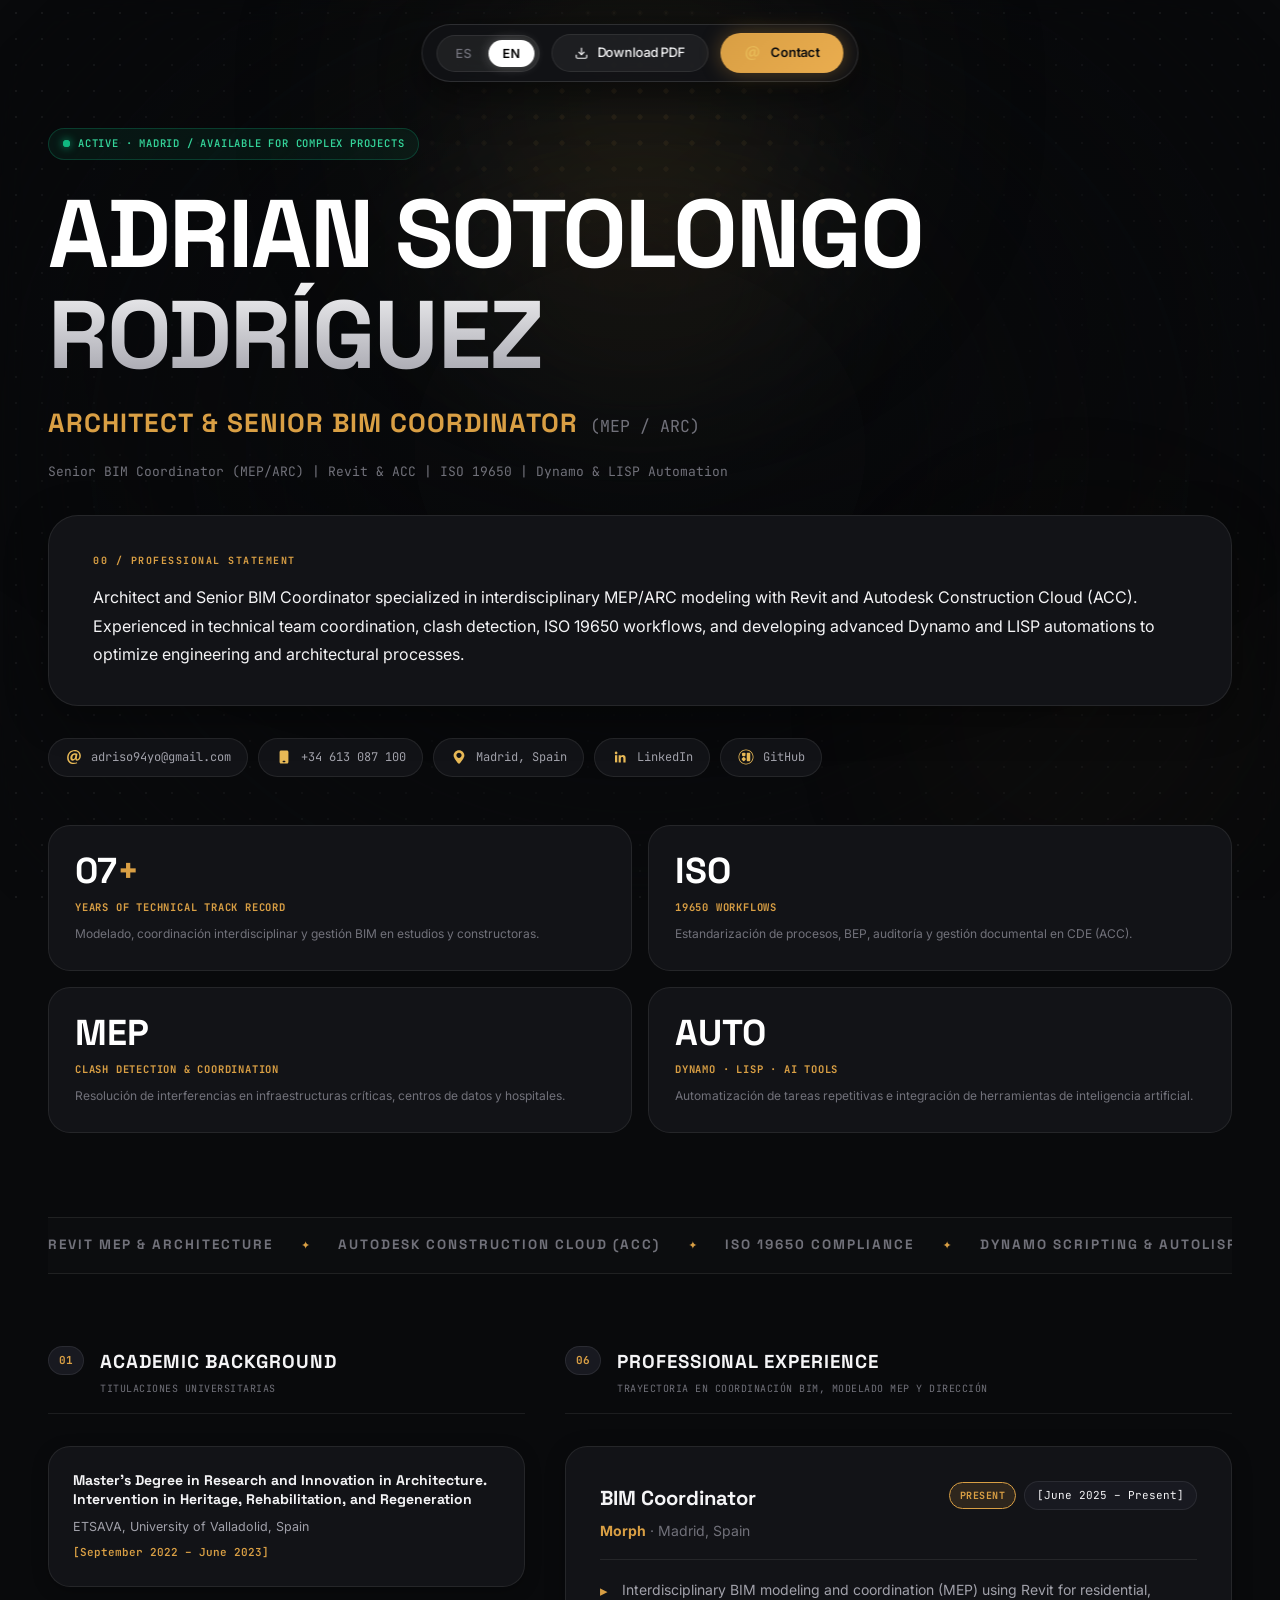
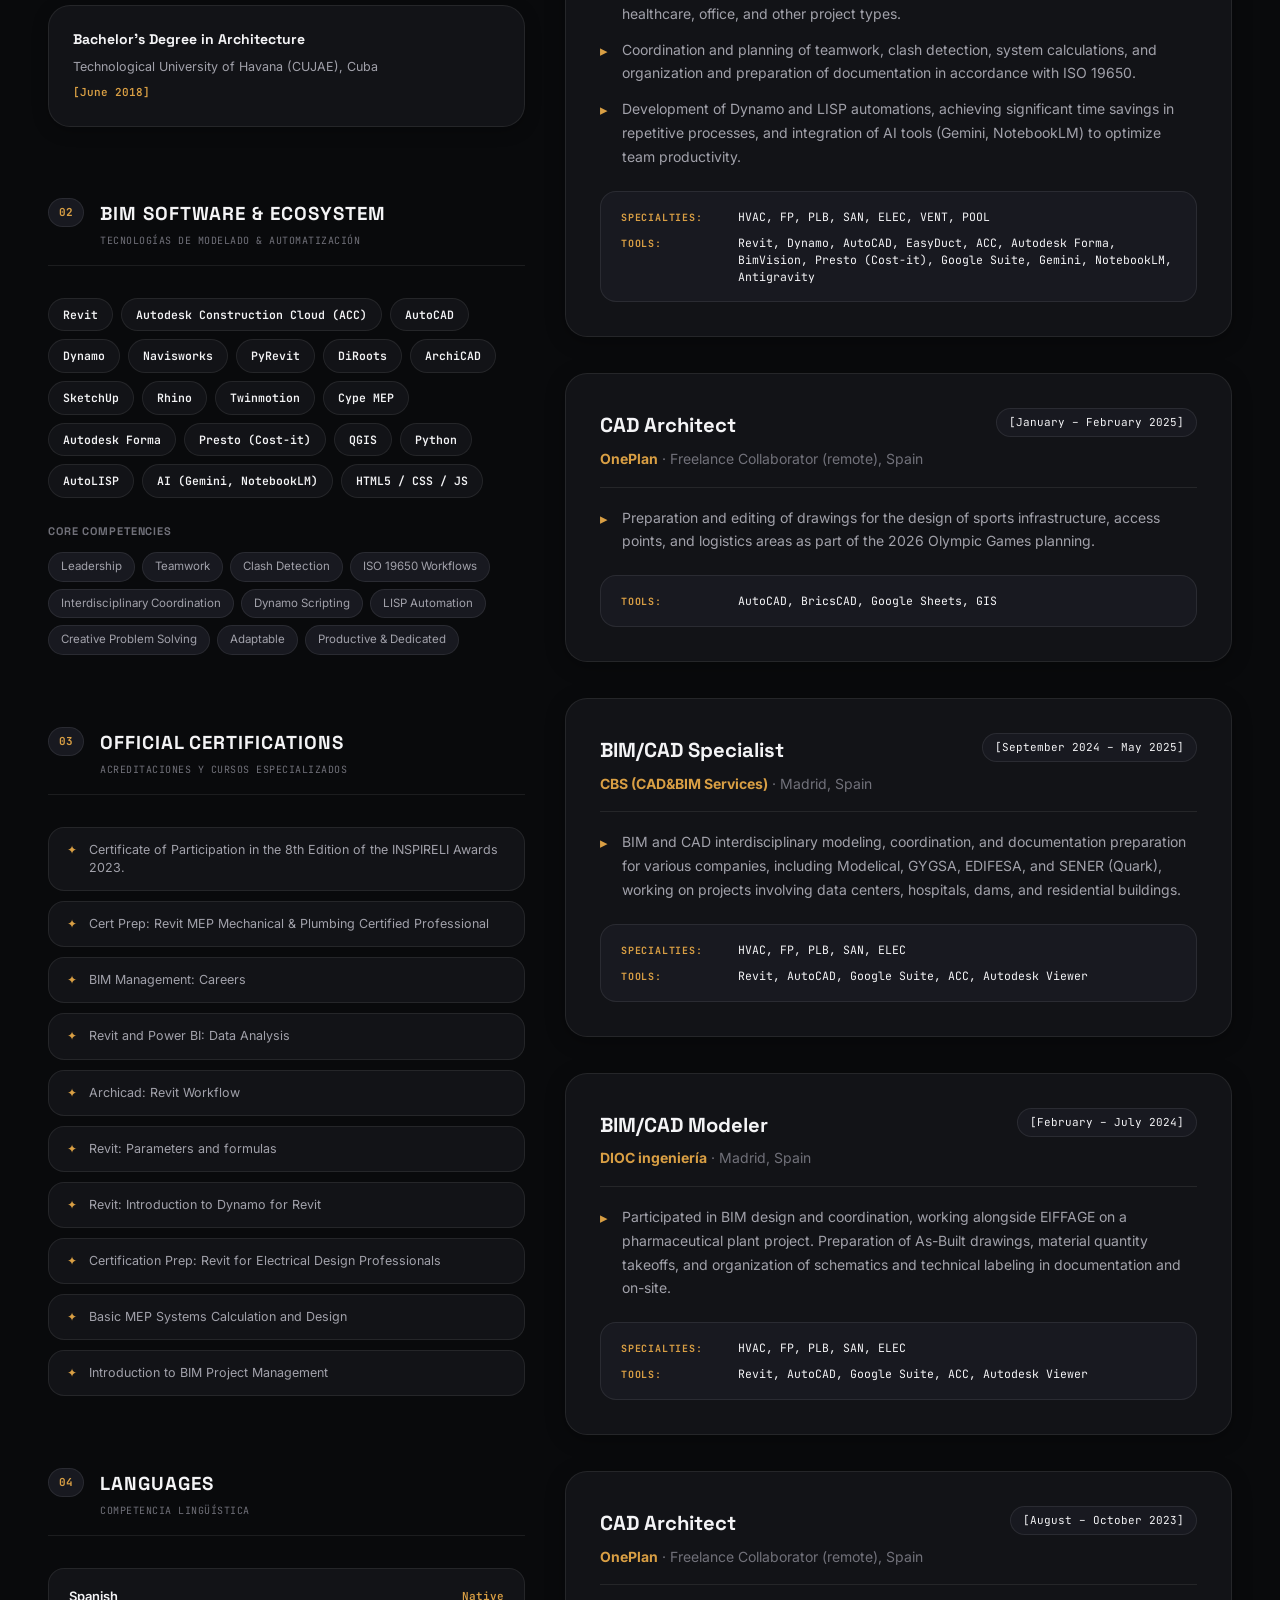
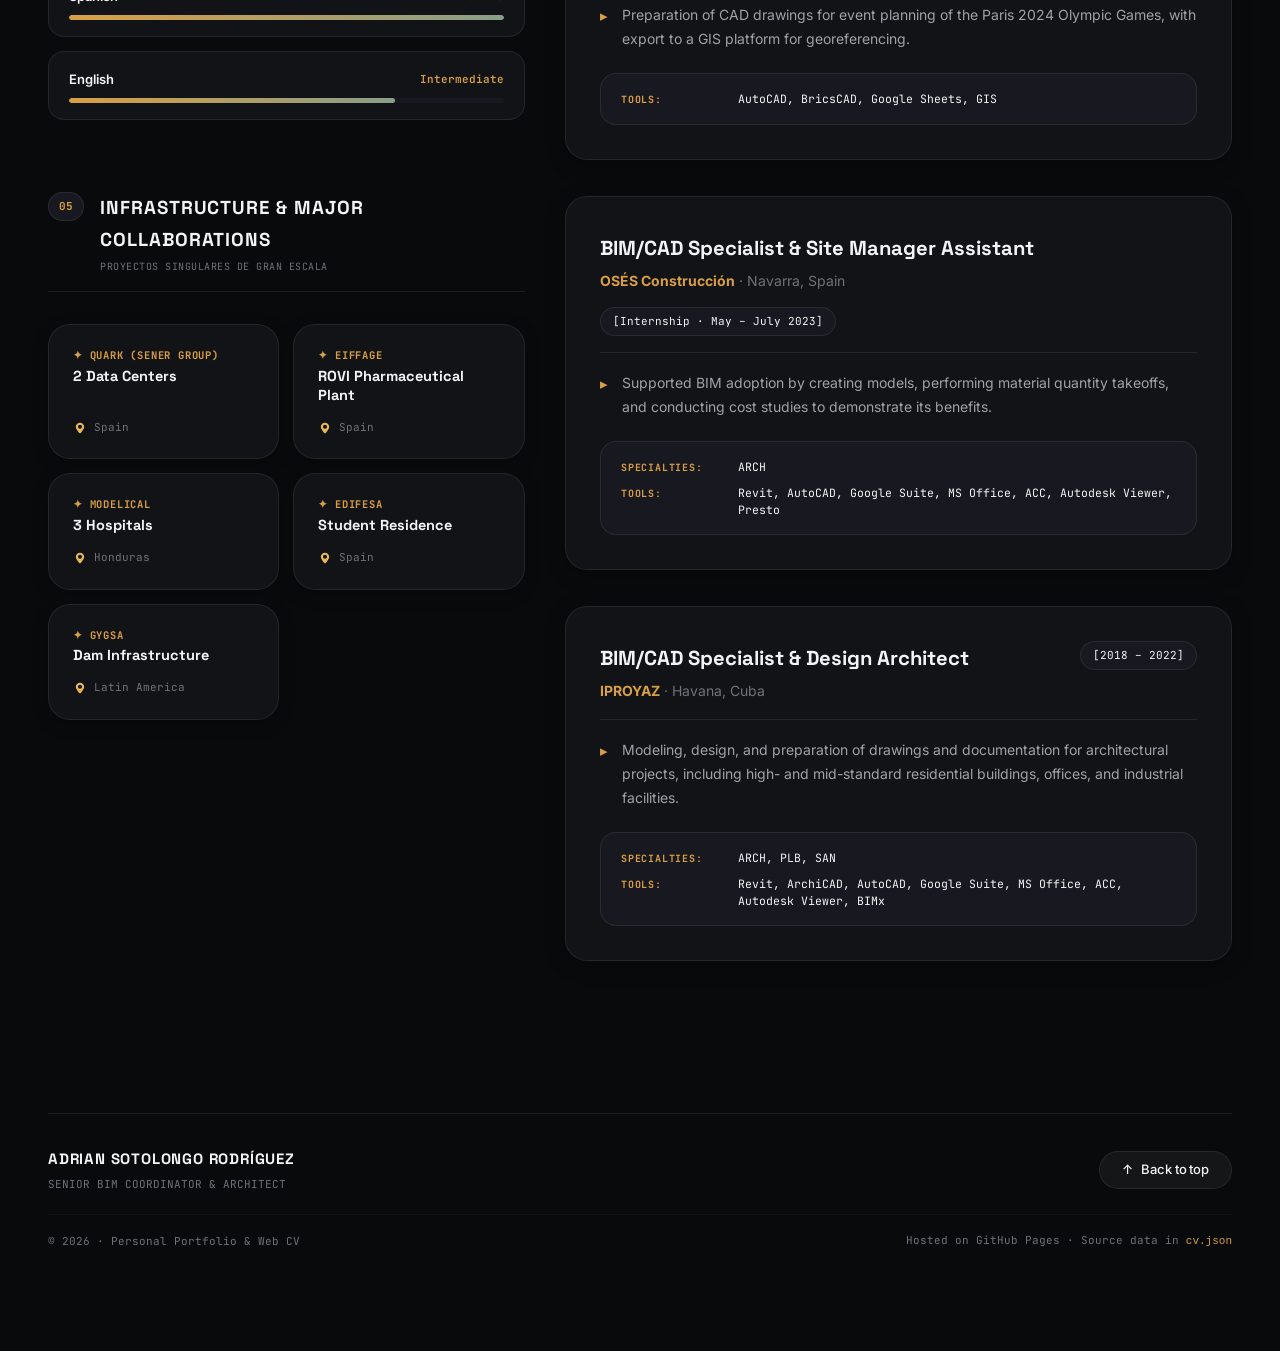
==== commit fe4c26de: "version 0.04" ====
--- a/docs/index.html
+++ b/docs/index.html
@@ -1,4 +1,4 @@
-<!DOCTYPE html>
+﻿<!DOCTYPE html>
 <html lang="es">
 <head>
   <meta charset="utf-8">
@@ -42,7 +42,7 @@
 
     <!-- Contactar -->
     <a href="mailto:adriso94yo@gmail.com" class="btn btn-glow" id="btn-contact">
-      <span>✉</span> <span data-i18n="actions.contact">Contactar</span>
+      <img class="icon-svg" src="icons/email.svg" alt=""> <span data-i18n="actions.contact">Contactar</span>
     </a>
   </aside>
 
@@ -84,23 +84,23 @@
       <!-- Quick Action Contact & Social Pills -->
       <div class="contact-pills-row">
         <a href="mailto:adriso94yo@gmail.com" class="contact-pill" id="contact-mail">
-          <span class="pill-icon">✉</span>
+          <img class="icon-svg" src="icons/email.svg" alt="">
           <span id="val-mail">adriso94yo@gmail.com</span>
         </a>
         <a href="tel:+34613087100" class="contact-pill" id="contact-phone">
-          <span class="pill-icon">☏</span>
+          <img class="icon-svg" src="icons/phone.svg" alt="">
           <span id="val-phone">+34 613 087 100</span>
         </a>
         <div class="contact-pill static-pill">
-          <span class="pill-icon">📍</span>
+          <img class="icon-svg" src="icons/location.svg" alt="">
           <span id="val-location">Madrid, España</span>
         </div>
         <a href="https://www.linkedin.com/in/adriso94yo/" target="_blank" rel="noopener" class="contact-pill" id="contact-linkedin">
-          <span class="pill-icon">💼</span>
+          <img class="icon-svg" src="icons/linkedin.svg" alt="">
           <span>LinkedIn</span>
         </a>
         <a href="https://github.com/adriso94yo" target="_blank" rel="noopener" class="contact-pill" id="contact-github">
-          <span class="pill-icon">⚡</span>
+          <img class="icon-svg" src="icons/portfolio.svg" alt="">
           <span>GitHub</span>
         </a>
       </div>
--- a/docs/css/styles.css
+++ b/docs/css/styles.css
@@ -458,6 +458,40 @@
   color: var(--accent-amber);
 }
 
+/* SVG Icons — Custom Affinity Designer icons */
+.icon-svg {
+  width: 18px;
+  height: 18px;
+  display: inline-block;
+  vertical-align: middle;
+  flex-shrink: 0;
+  /* Tint amber to match accent color */
+  filter: invert(72%) sepia(42%) saturate(541%) hue-rotate(2deg) brightness(97%) contrast(89%);
+  transition: filter 0.25s ease;
+}
+
+/* Smaller variant for collab meta rows */
+.icon-svg--sm {
+  width: 14px;
+  height: 14px;
+}
+
+/* On hover of contact-pill, shift icon tint to match text */
+.contact-pill:hover:not(.static-pill) .icon-svg {
+  filter: invert(72%) sepia(42%) saturate(541%) hue-rotate(2deg) brightness(97%) contrast(89%);
+}
+
+/* Section header SVG icons */
+.section-icon-svg {
+  width: 20px;
+  height: 20px;
+  display: inline-block;
+  vertical-align: middle;
+  flex-shrink: 0;
+  filter: invert(72%) sepia(42%) saturate(541%) hue-rotate(2deg) brightness(97%) contrast(89%);
+  opacity: 0.85;
+}
+
 /* Bento Metrics Grid */
 .metrics-bento-grid {
   display: grid;
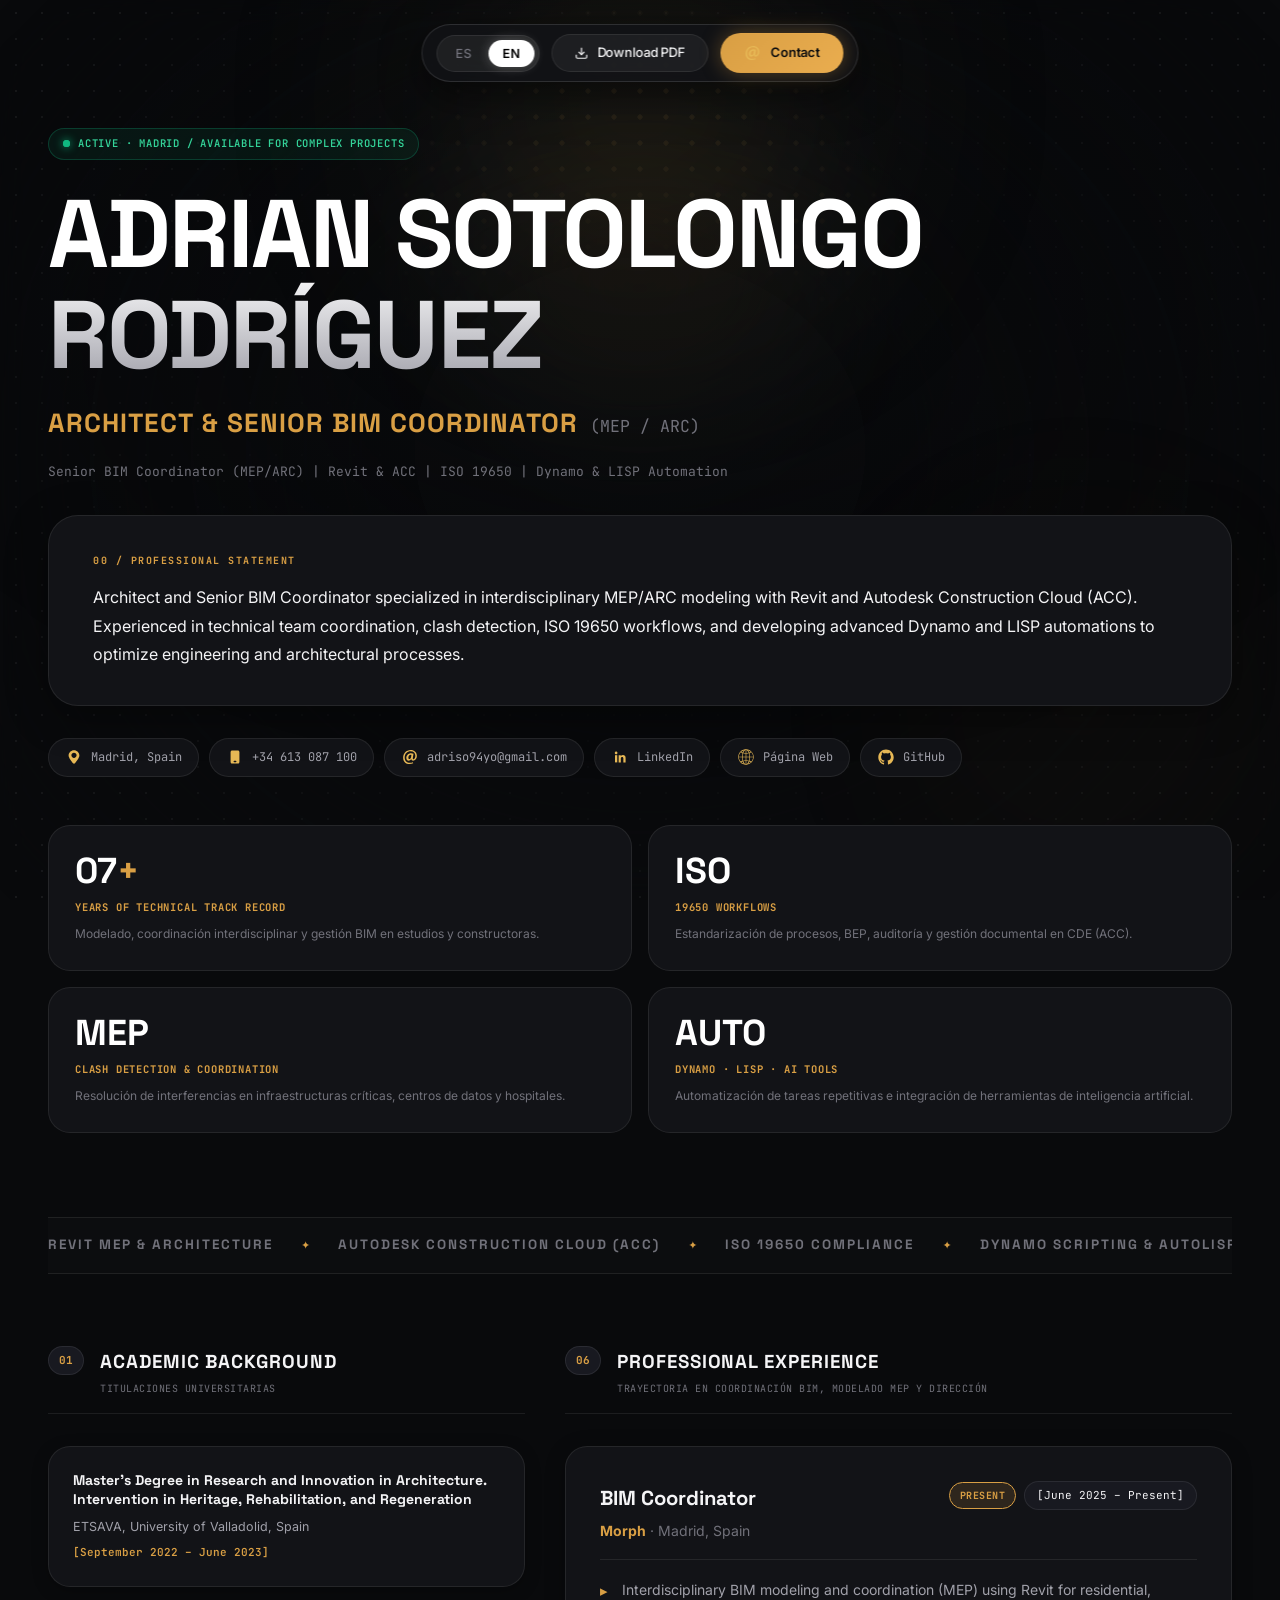
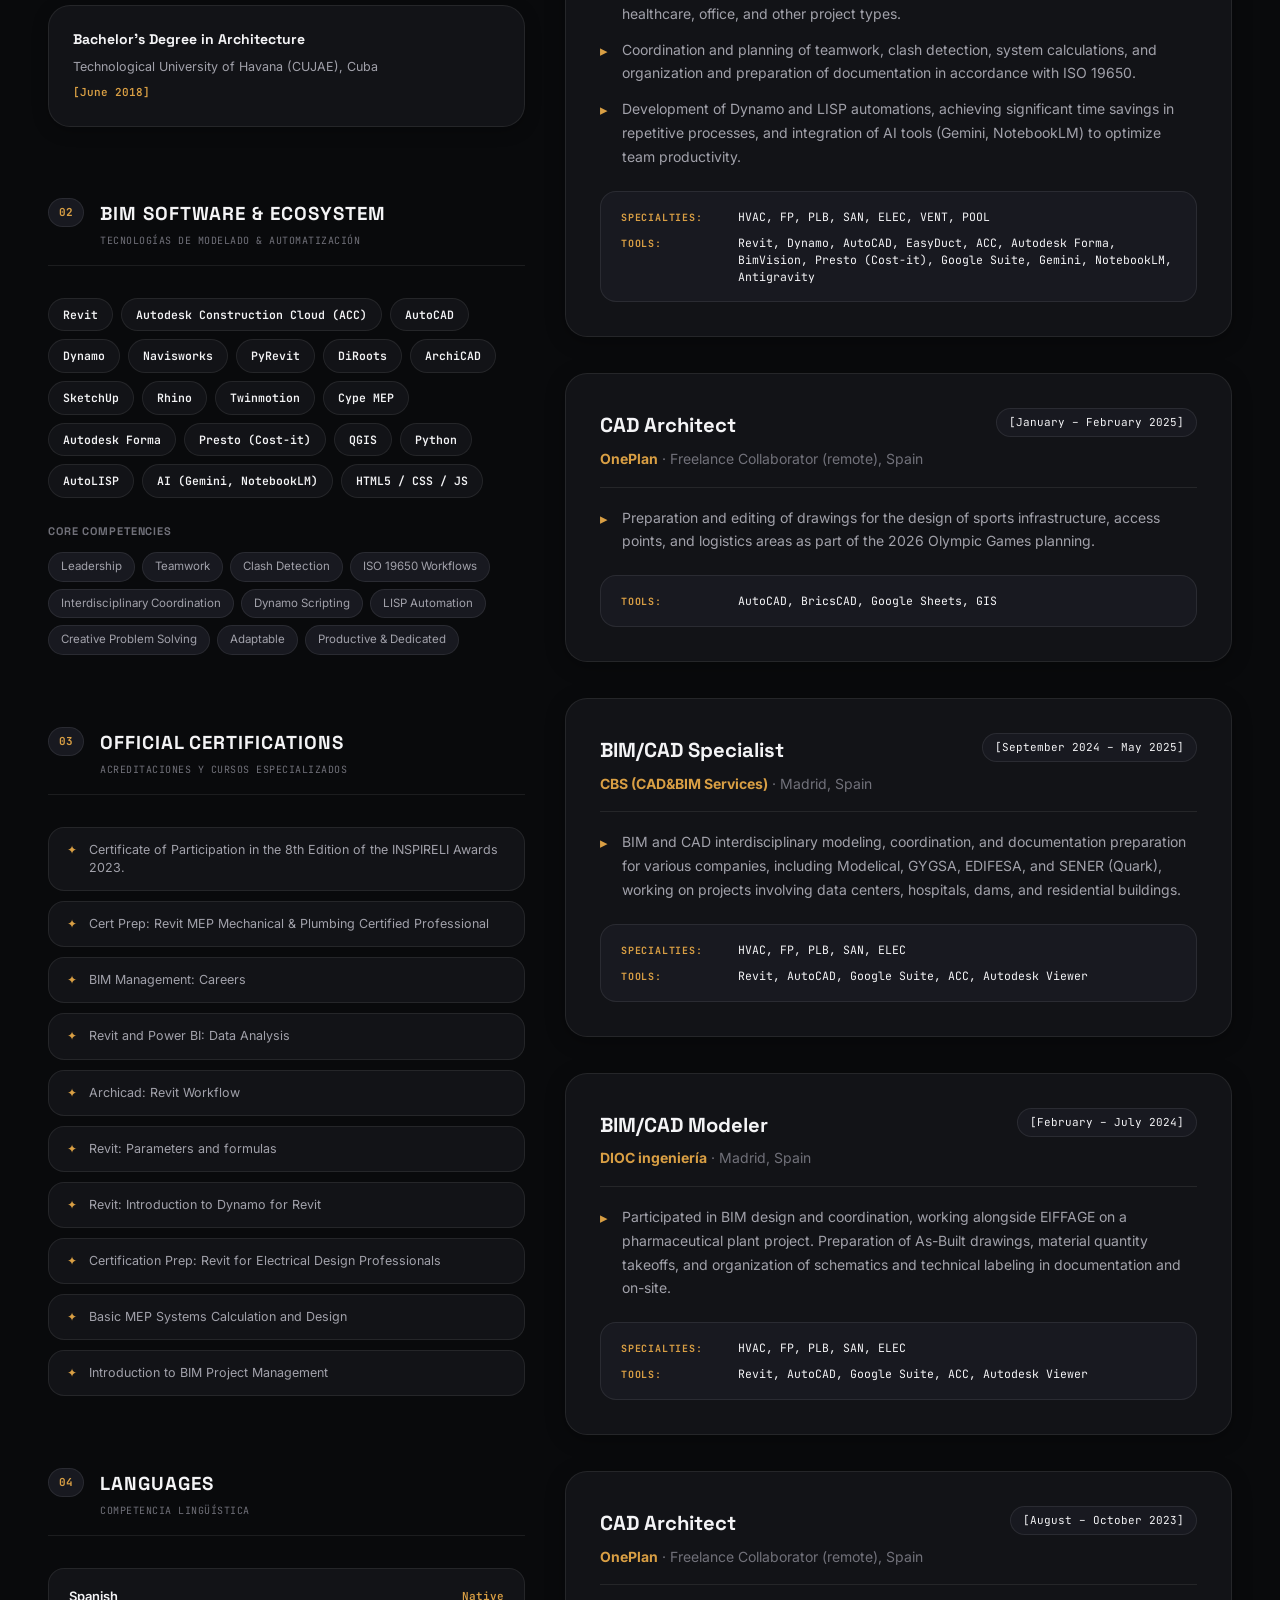
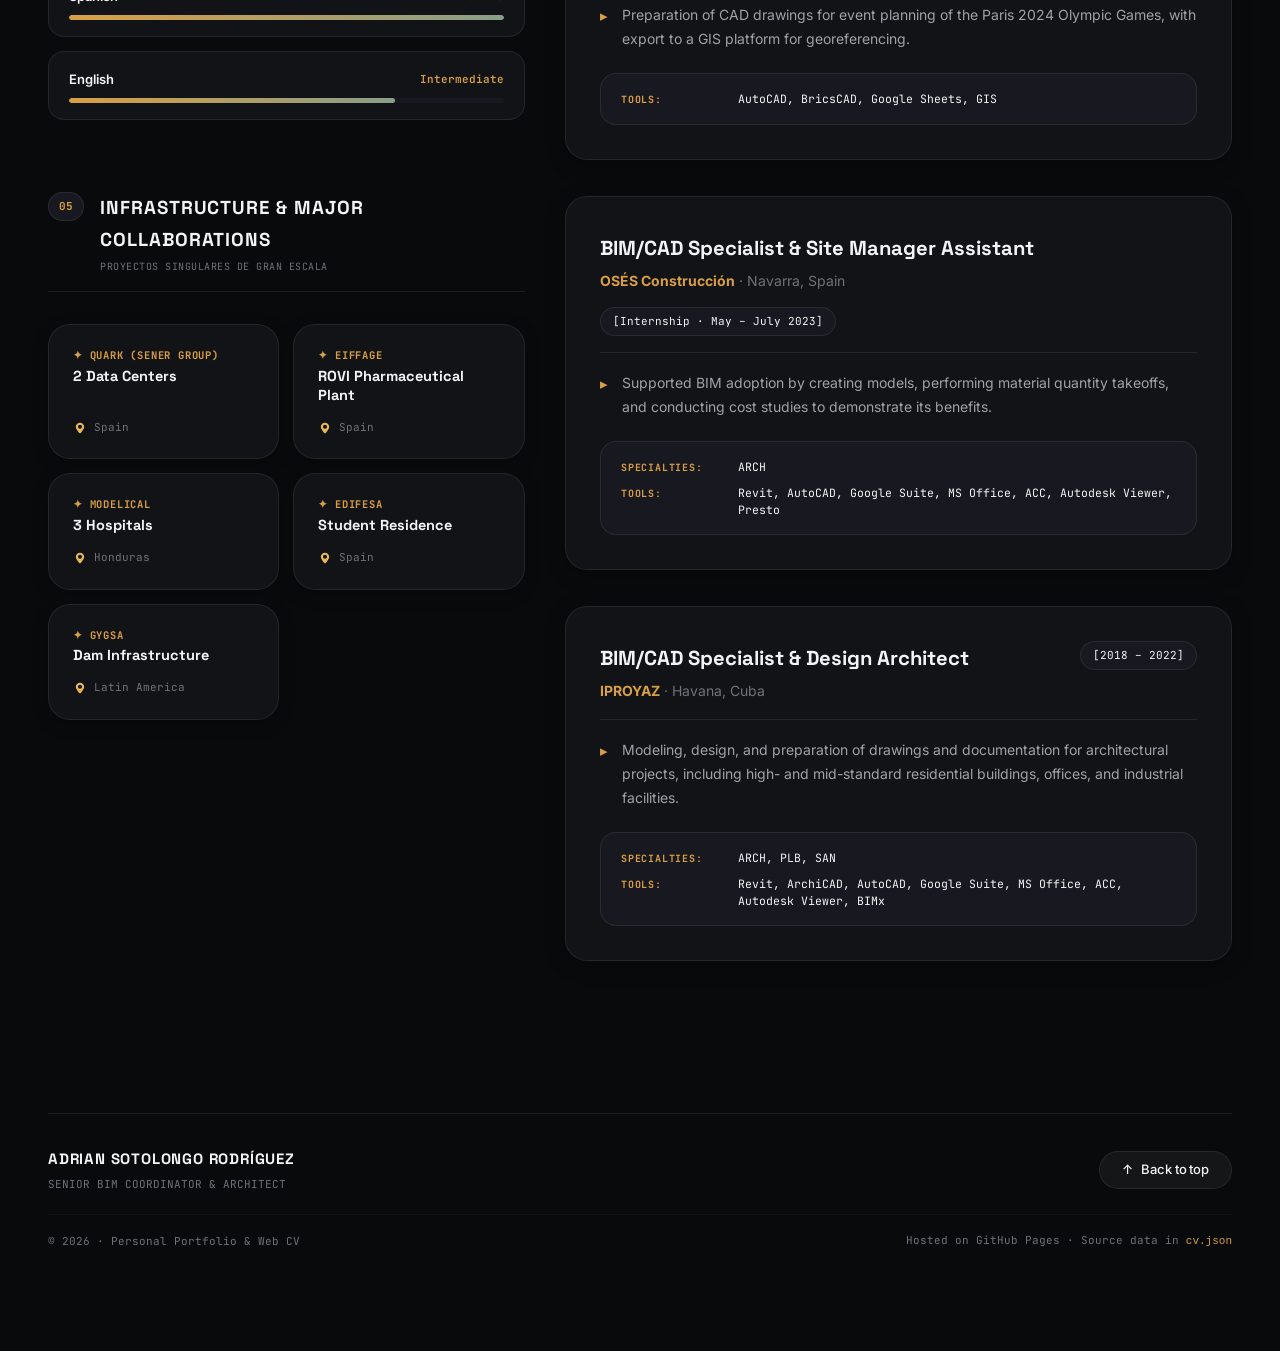
==== commit e66ebd54: "version 0.04" ====
--- a/docs/index.html
+++ b/docs/index.html
@@ -1,19 +1,24 @@
 ﻿<!DOCTYPE html>
 <html lang="es">
+
 <head>
   <meta charset="utf-8">
   <meta name="viewport" content="width=device-width, initial-scale=1">
-  <meta name="description" content="Adrian Sotolongo Rodríguez — Arquitecto y Coordinador BIM Sénior (MEP/ARQ). Especialista en Revit, Autodesk Construction Cloud (ACC), ISO 19650 y automatización con Dynamo y LISP.">
+  <meta name="description"
+    content="Adrian Sotolongo Rodríguez — Arquitecto y Coordinador BIM Sénior (MEP/ARQ). Especialista en Revit, Autodesk Construction Cloud (ACC), ISO 19650 y automatización con Dynamo y LISP.">
   <meta name="author" content="Adrian Sotolongo Rodríguez">
   <title>Adrian Sotolongo Rodríguez · Senior BIM Coordinator & Architect</title>
 
   <!-- Google Fonts: Space Grotesk, Inter & JetBrains Mono -->
   <link rel="preconnect" href="https://fonts.googleapis.com">
   <link rel="preconnect" href="https://fonts.gstatic.com" crossorigin>
-  <link href="https://fonts.googleapis.com/css2?family=Inter:wght@300;400;500;600;700&family=JetBrains+Mono:wght@400;500;600;700&family=Space+Grotesk:wght@500;600;700;800&display=swap" rel="stylesheet">
+  <link
+    href="https://fonts.googleapis.com/css2?family=Inter:wght@300;400;500;600;700&family=JetBrains+Mono:wght@400;500;600;700&family=Space+Grotesk:wght@500;600;700;800&display=swap"
+    rel="stylesheet">
 
   <link rel="stylesheet" href="css/styles.css">
 </head>
+
 <body class="mode-dark">
 
   <!-- Ambient Architectural Grid & Dynamic Spotlight -->
@@ -36,7 +41,11 @@
 
     <!-- Descargar PDF -->
     <a id="btn-download-pdf" href="files/cv-en.pdf" class="btn btn-outline" target="_blank" rel="noopener" download>
-      <svg width="14" height="14" viewBox="0 0 24 24" fill="none" stroke="currentColor" stroke-width="2"><path d="M21 15v4a2 2 0 0 1-2 2H5a2 2 0 0 1-2-2v-4"/><polyline points="7 10 12 15 17 10"/><line x1="12" y1="15" x2="12" y2="3"/></svg>
+      <svg width="14" height="14" viewBox="0 0 24 24" fill="none" stroke="currentColor" stroke-width="2">
+        <path d="M21 15v4a2 2 0 0 1-2 2H5a2 2 0 0 1-2-2v-4" />
+        <polyline points="7 10 12 15 17 10" />
+        <line x1="12" y1="15" x2="12" y2="3" />
+      </svg>
       <span data-i18n="actions.downloadPdf">Descargar PDF</span>
     </a>
 
@@ -51,7 +60,7 @@
 
     <!-- HERO SECTION (Monumental Typographic Landing) -->
     <section class="hero-showcase reveal" id="perfil">
-      
+
       <!-- Live Status Badge -->
       <div class="status-badge">
         <span class="status-ping"></span>
@@ -77,30 +86,38 @@
       <div class="statement-card spotlight-card">
         <div class="statement-tag" data-i18n="hero.profileTag">00 / DECLARACIÓN PROFESIONAL</div>
         <p class="statement-text" id="profile-summary">
-          Arquitecto y coordinador BIM especializado en modelado interdisciplinar MEP/ARQ con Revit y Autodesk Construction Cloud (ACC). Experiencia en dirección de equipos técnicos, detección de interferencias, flujos de trabajo según ISO 19650 y desarrollo de automatizaciones avanzadas con Dynamo y LISP para la optimización de procesos de ingeniería y arquitectura.
+          Arquitecto y coordinador BIM especializado en modelado interdisciplinar MEP/ARQ con Revit y Autodesk
+          Construction Cloud (ACC). Experiencia en dirección de equipos técnicos, detección de interferencias, flujos de
+          trabajo según ISO 19650 y desarrollo de automatizaciones avanzadas con Dynamo y LISP para la optimización de
+          procesos de ingeniería y arquitectura.
         </p>
       </div>
 
       <!-- Quick Action Contact & Social Pills -->
       <div class="contact-pills-row">
+        <div class="contact-pill static-pill">
+          <img class="icon-svg" src="icons/location.svg" alt="">
+          <span id="val-location">Madrid, España</span>
+        </div>
+        <a href="tel:+34613087100" class="contact-pill" id="contact-phone">
+          <img class="icon-svg" src="icons/phone.svg" alt="">
+          <span id="val-phone">+34 613 087 100</span>
+        </a>
         <a href="mailto:adriso94yo@gmail.com" class="contact-pill" id="contact-mail">
           <img class="icon-svg" src="icons/email.svg" alt="">
           <span id="val-mail">adriso94yo@gmail.com</span>
         </a>
-        <a href="tel:+34613087100" class="contact-pill" id="contact-phone">
-          <img class="icon-svg" src="icons/phone.svg" alt="">
-          <span id="val-phone">+34 613 087 100</span>
-        </a>
-        <div class="contact-pill static-pill">
-          <img class="icon-svg" src="icons/location.svg" alt="">
-          <span id="val-location">Madrid, España</span>
-        </div>
-        <a href="https://www.linkedin.com/in/adriso94yo/" target="_blank" rel="noopener" class="contact-pill" id="contact-linkedin">
+        <a href="https://www.linkedin.com/in/adriso94yo/" target="_blank" rel="noopener" class="contact-pill"
+          id="contact-linkedin">
           <img class="icon-svg" src="icons/linkedin.svg" alt="">
           <span>LinkedIn</span>
         </a>
+        <a href="https://adriso94yo.github.io" target="_blank" rel="noopener" class="contact-pill" id="contact-github">
+          <img class="icon-svg" src="icons/web.svg" alt="">
+          <span>Página Web</span>
+        </a>
         <a href="https://github.com/adriso94yo" target="_blank" rel="noopener" class="contact-pill" id="contact-github">
-          <img class="icon-svg" src="icons/portfolio.svg" alt="">
+          <img class="icon-svg" src="icons/github.svg" alt="">
           <span>GitHub</span>
         </a>
       </div>
@@ -120,12 +137,14 @@
         <div class="bento-metric-card spotlight-card">
           <span class="bento-num">MEP</span>
           <span class="bento-label" data-i18n="metrics.coordination">COORDINACIÓN CLASH DETECTION</span>
-          <p class="bento-desc">Resolución de interferencias en infraestructuras críticas, centros de datos y hospitales.</p>
+          <p class="bento-desc">Resolución de interferencias en infraestructuras críticas, centros de datos y
+            hospitales.</p>
         </div>
         <div class="bento-metric-card spotlight-card">
           <span class="bento-num">AUTO</span>
           <span class="bento-label">DYNAMO · LISP · AI TOOLS</span>
-          <p class="bento-desc">Automatización de tareas repetitivas e integración de herramientas de inteligencia artificial.</p>
+          <p class="bento-desc">Automatización de tareas repetitivas e integración de herramientas de inteligencia
+            artificial.</p>
         </div>
       </div>
 
@@ -294,4 +313,5 @@
 
   <script src="js/app.js"></script>
 </body>
+
 </html>
